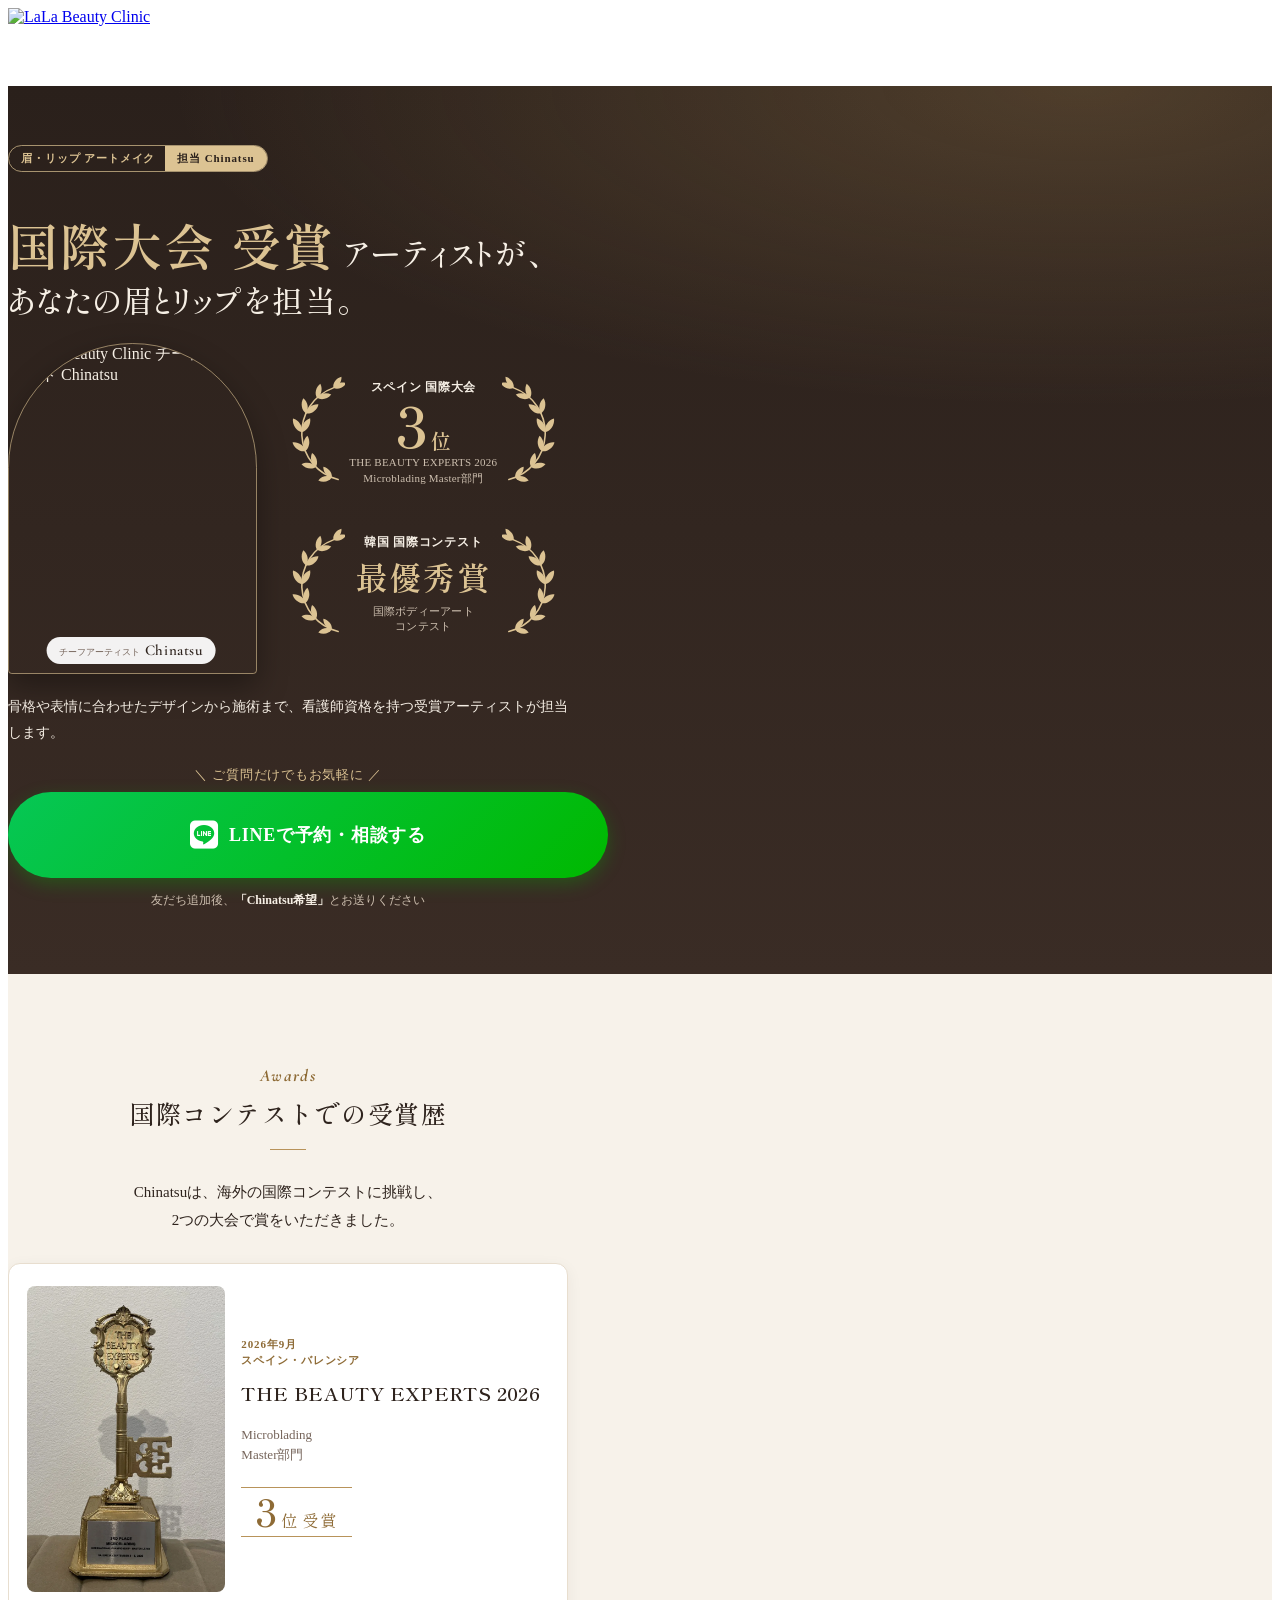
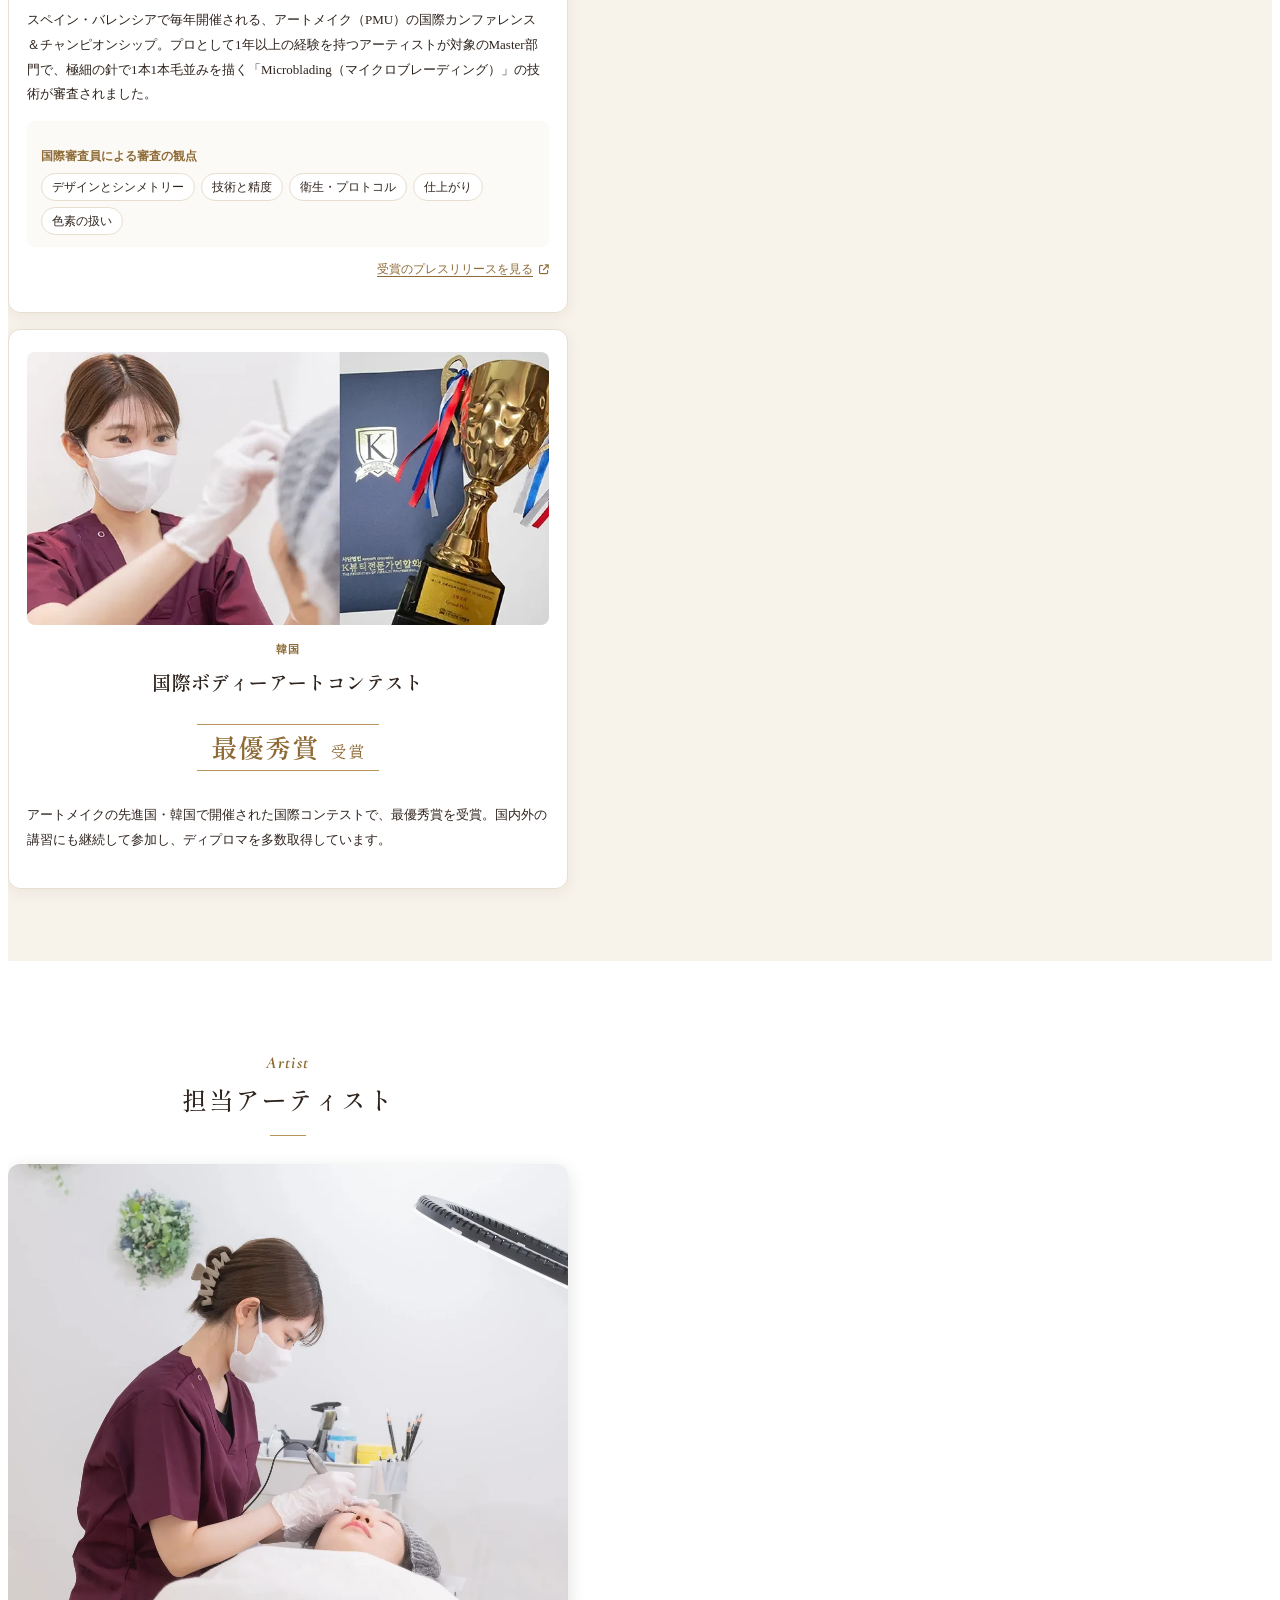
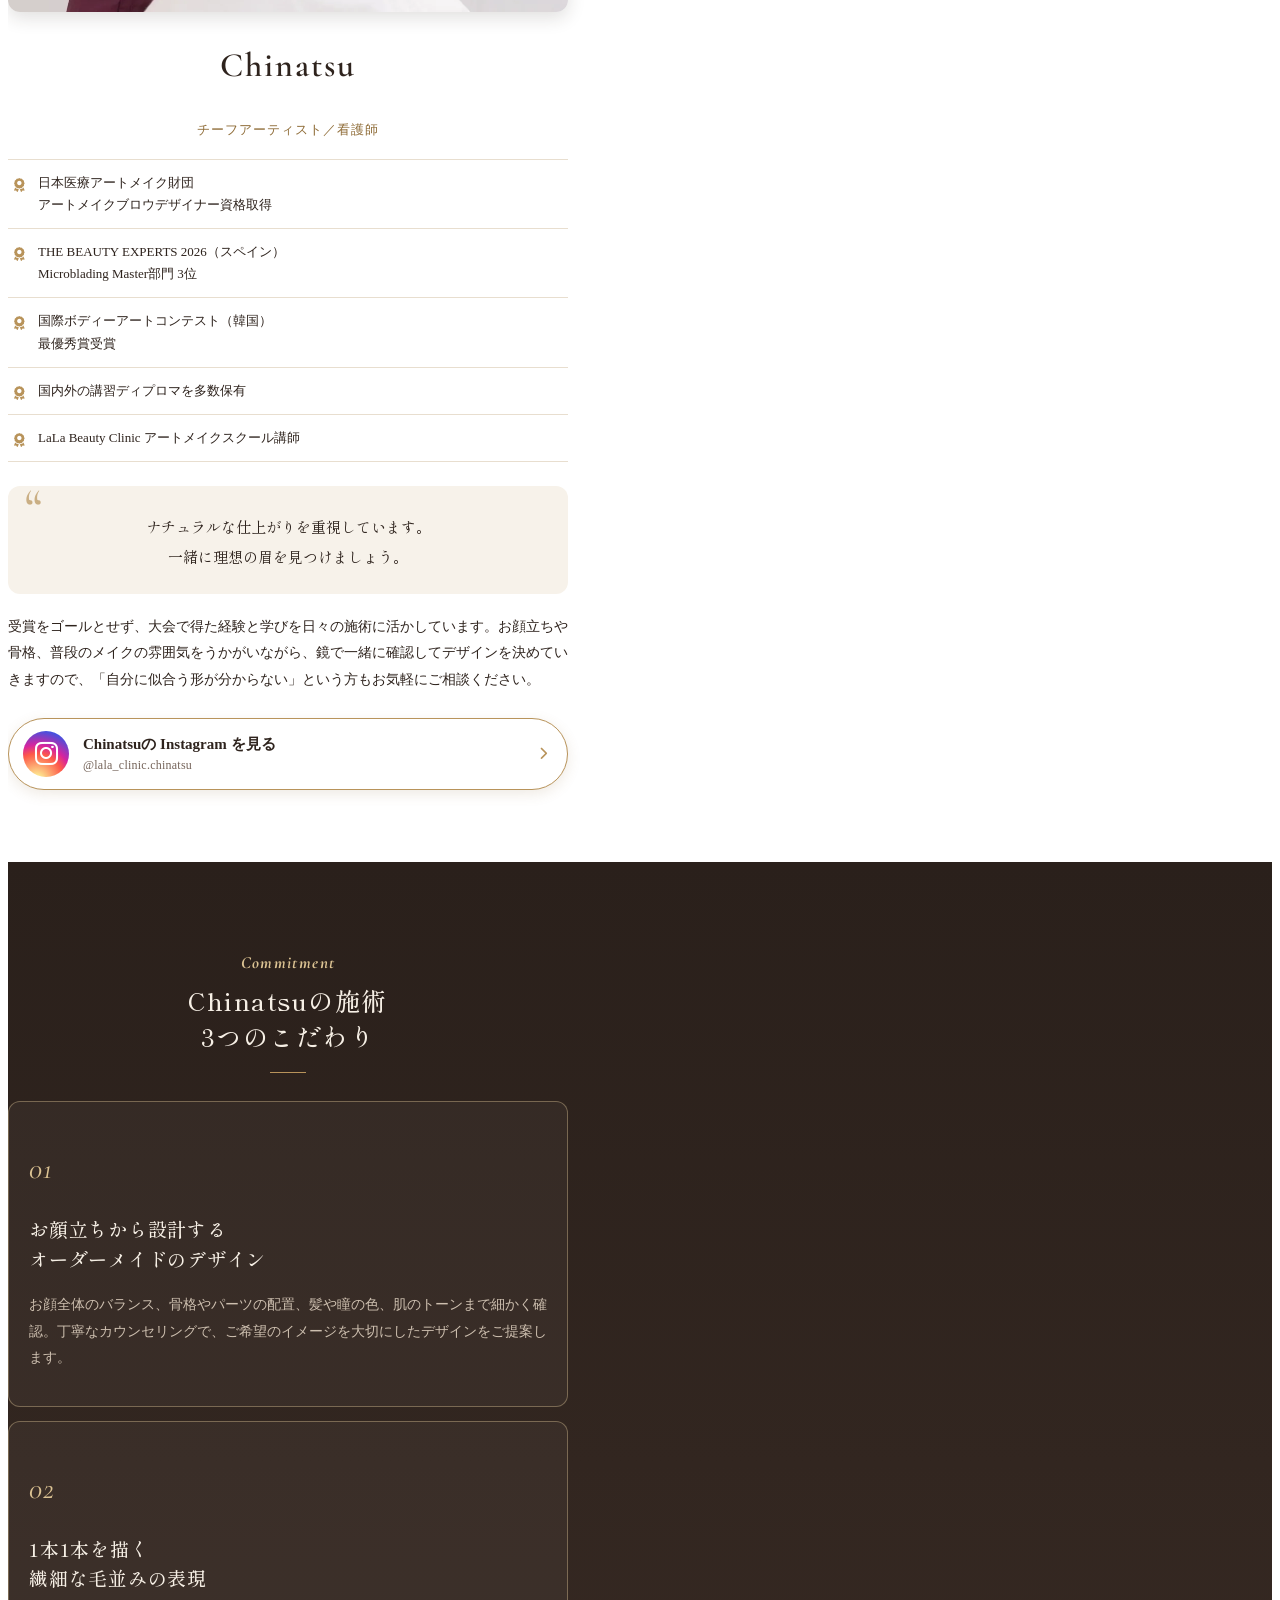
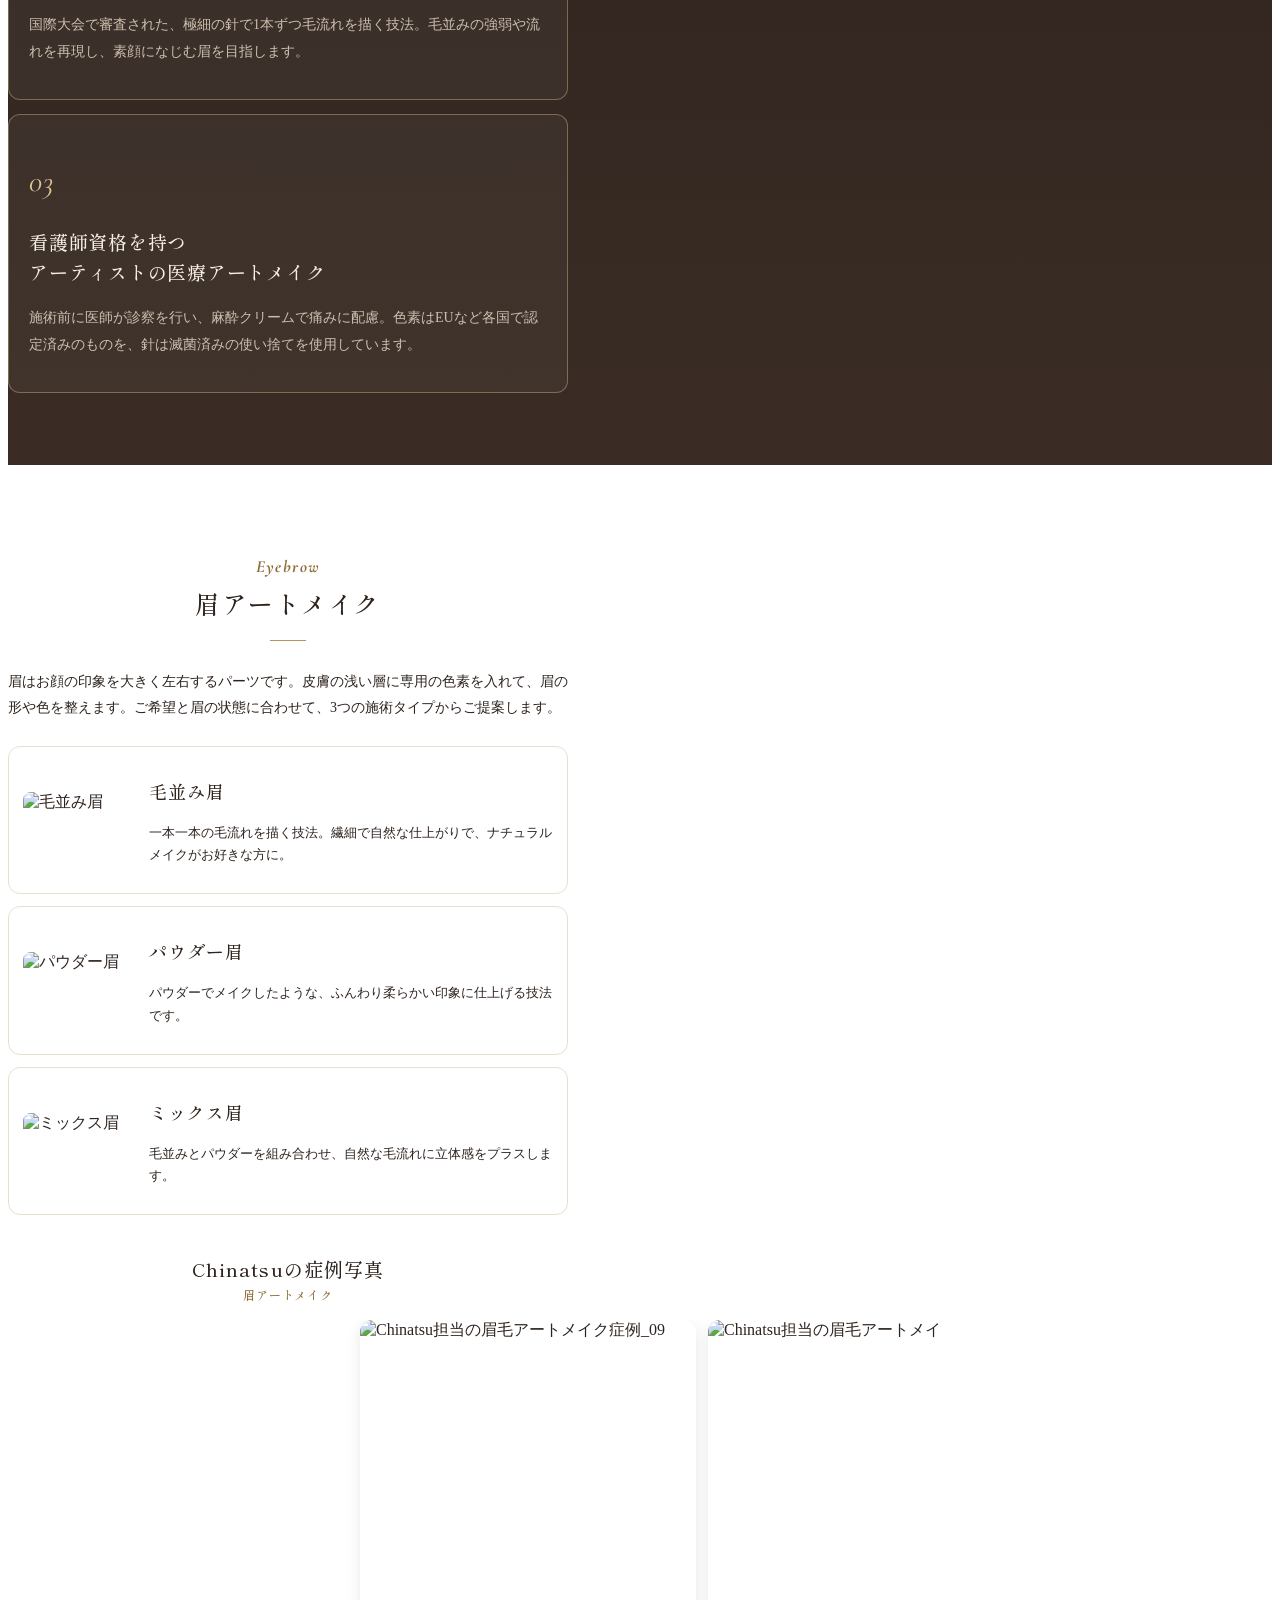
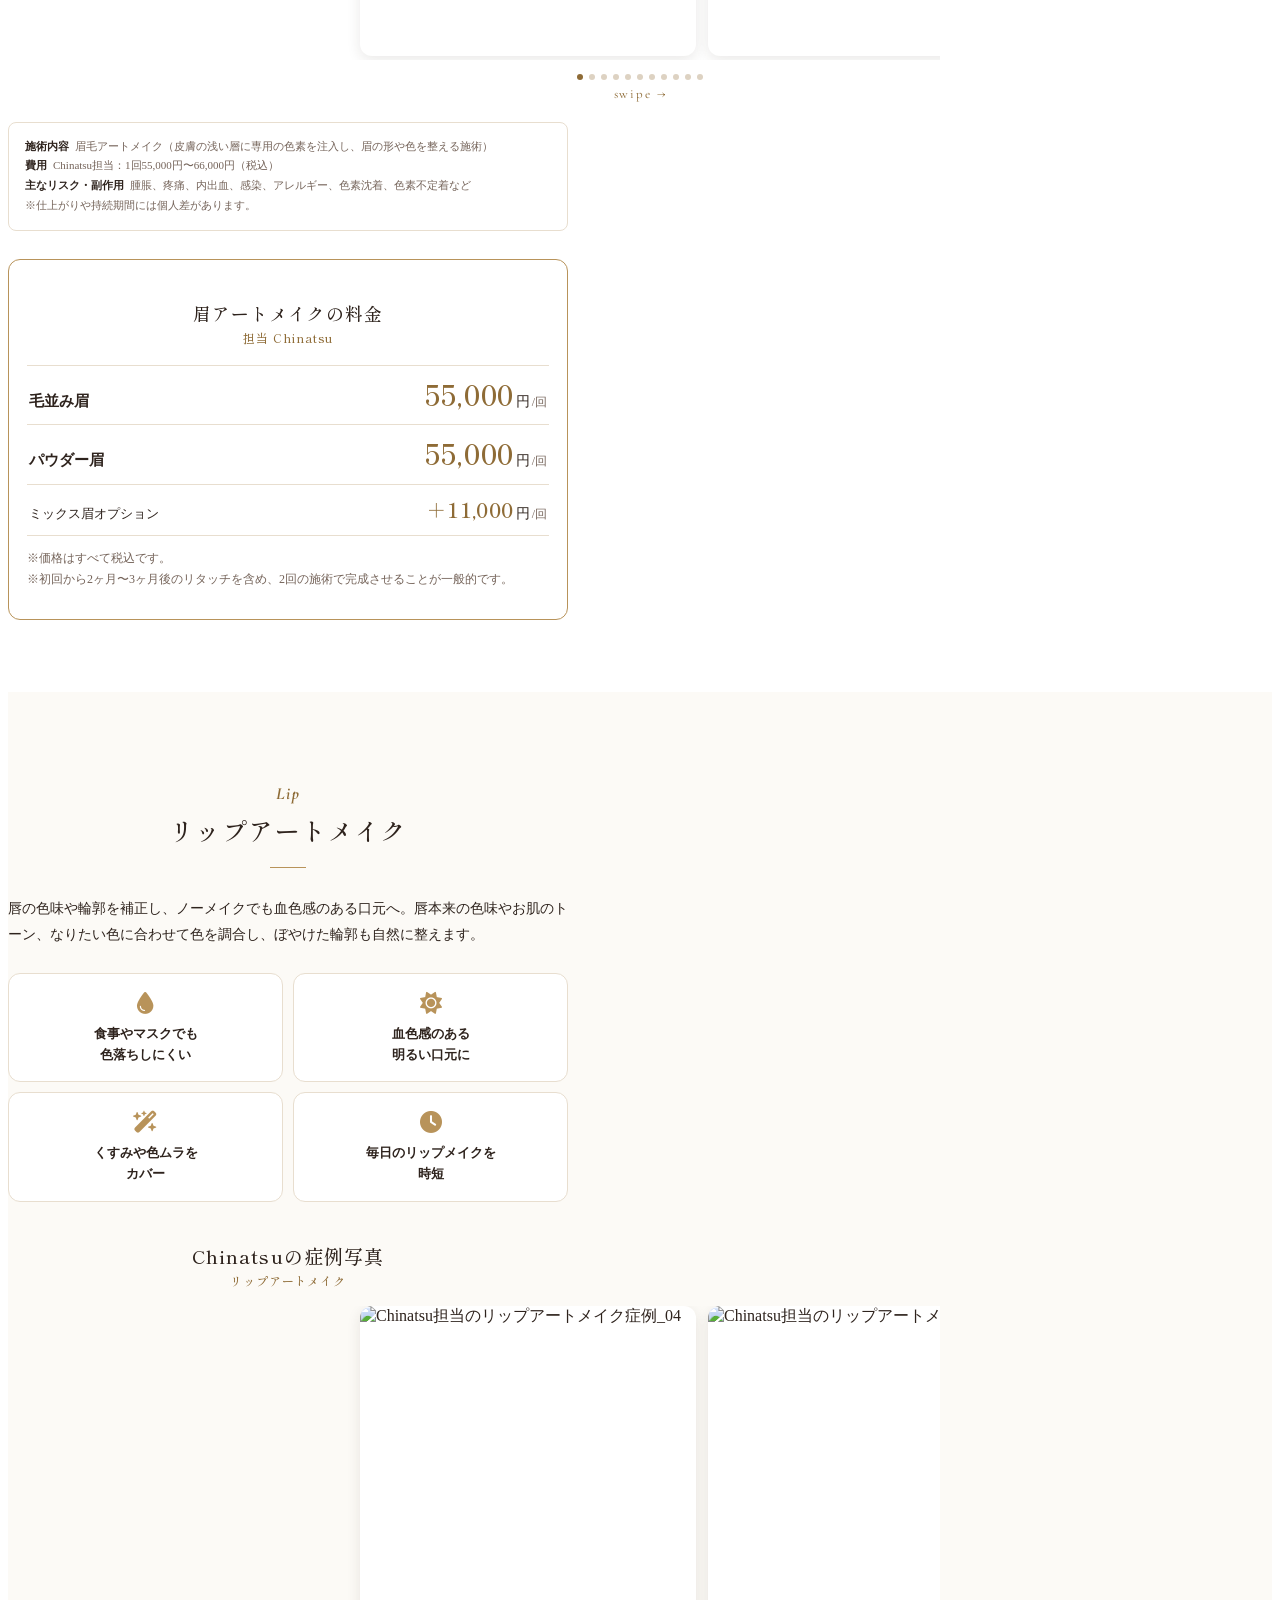
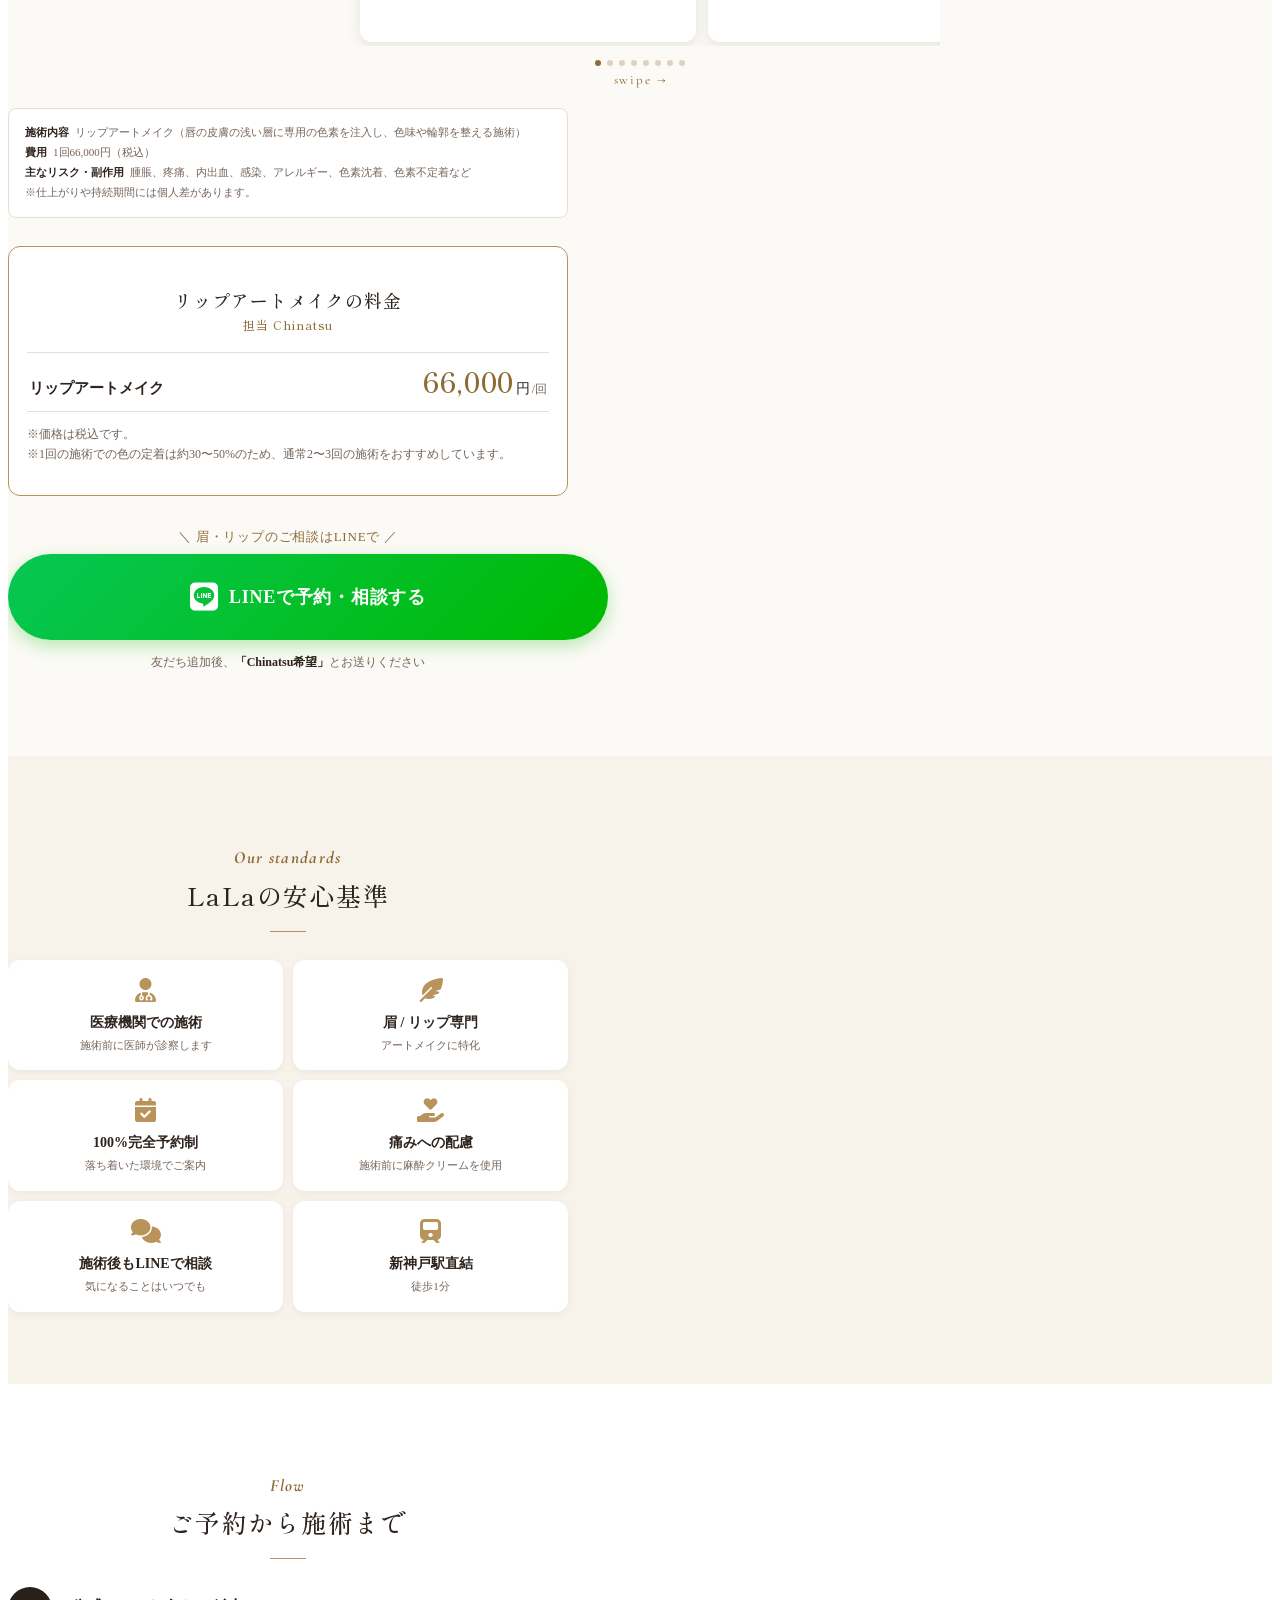
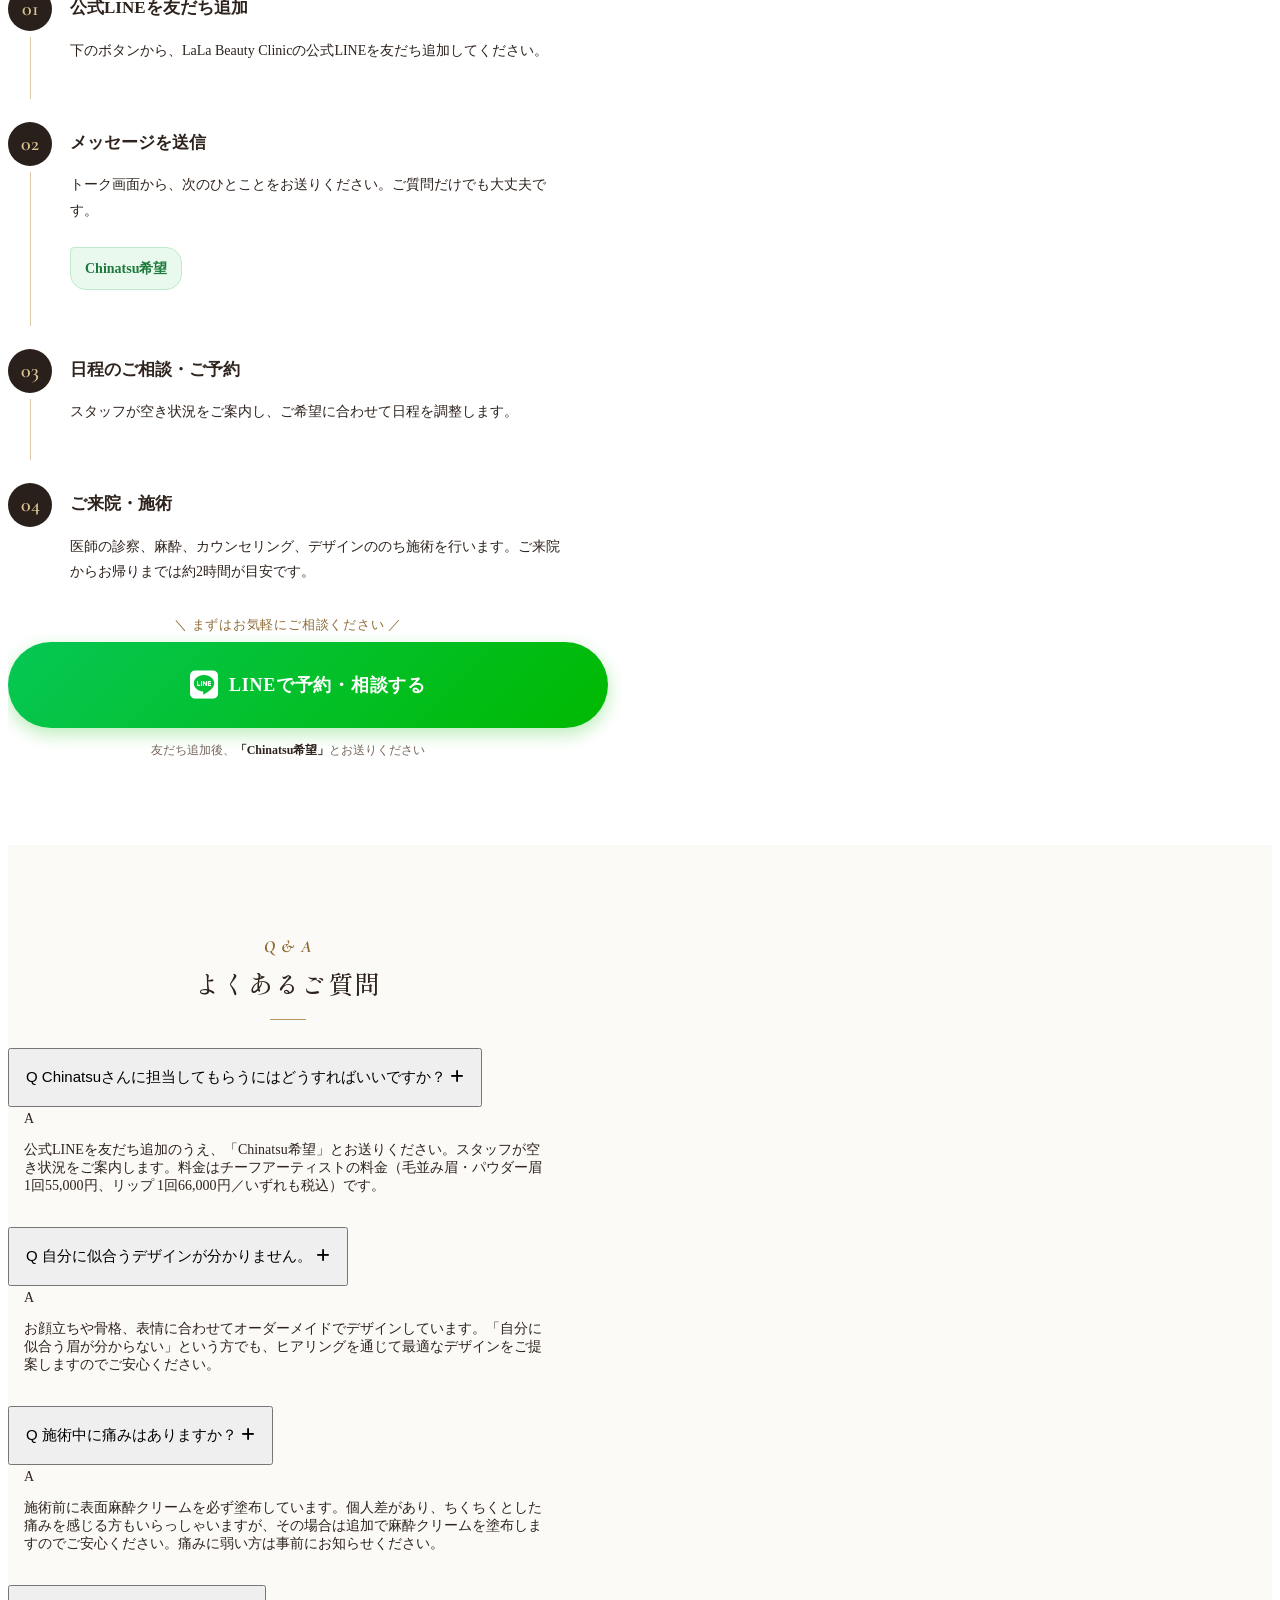
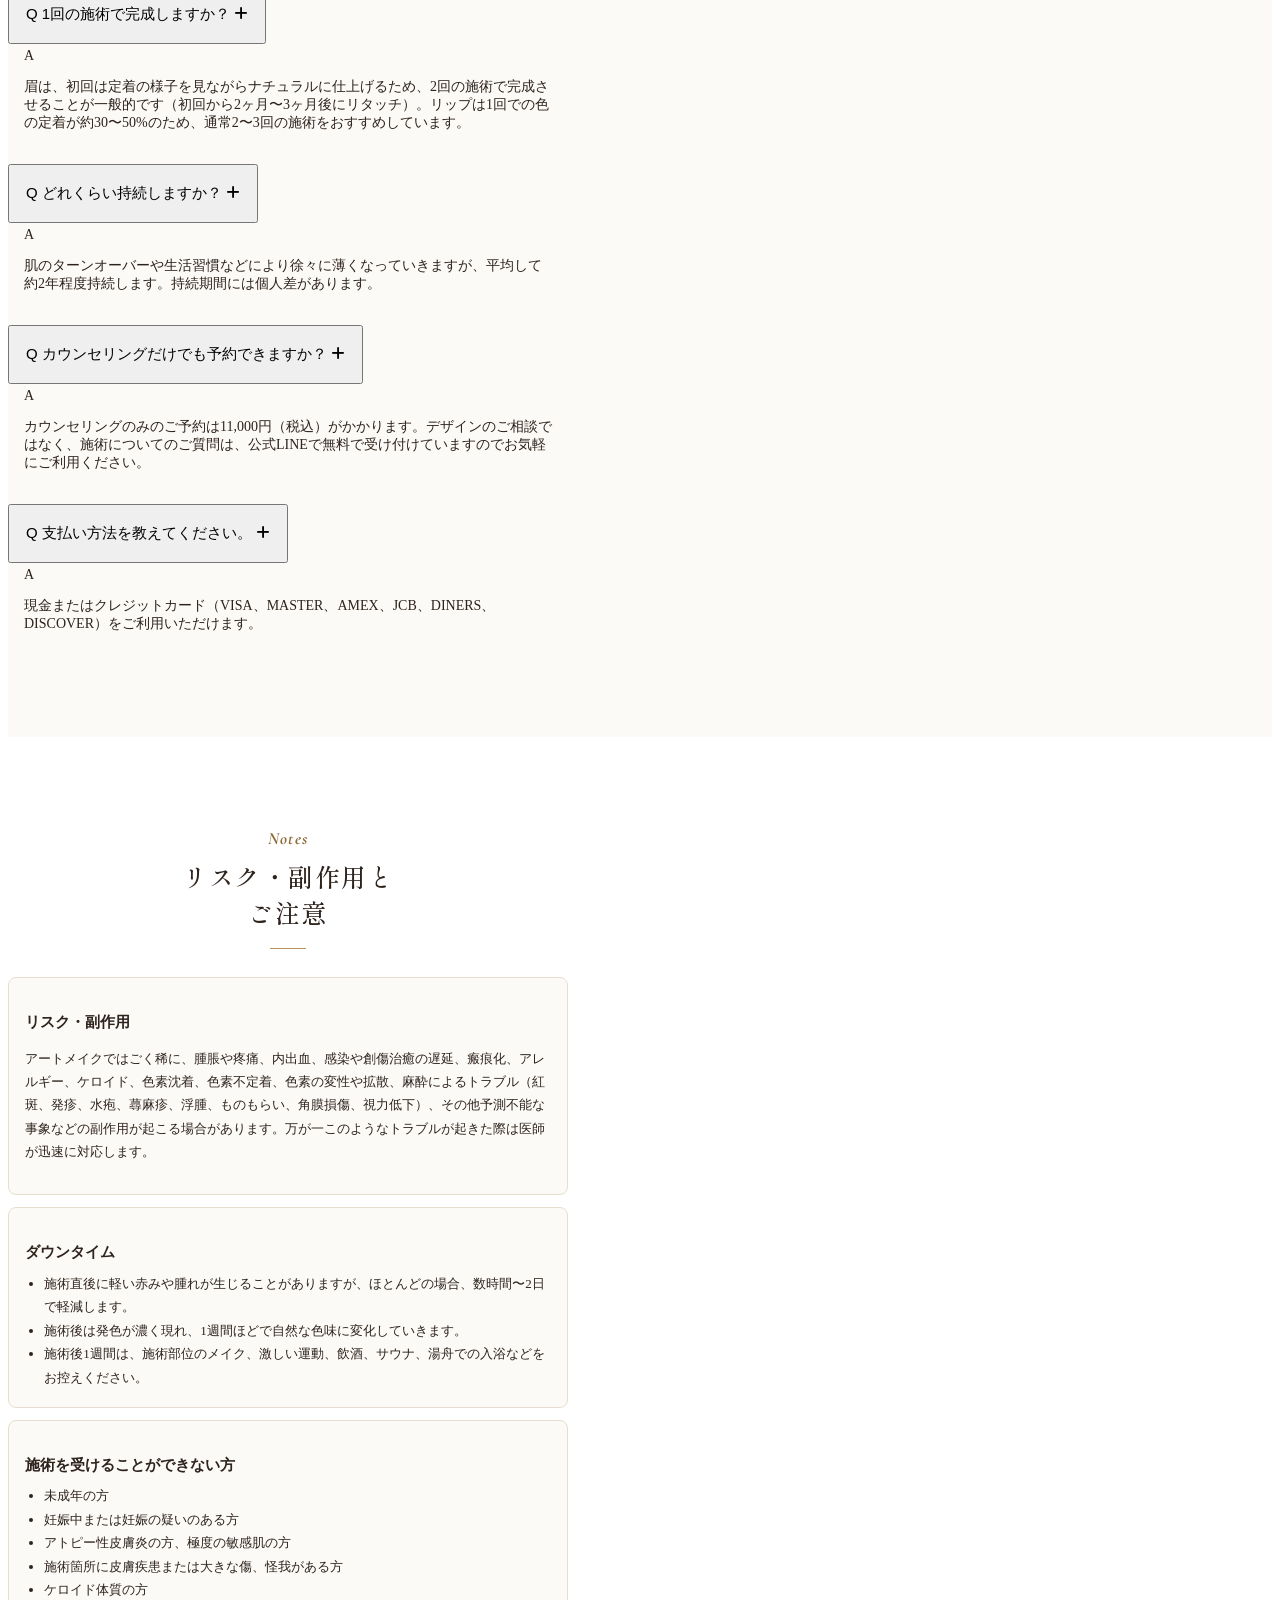
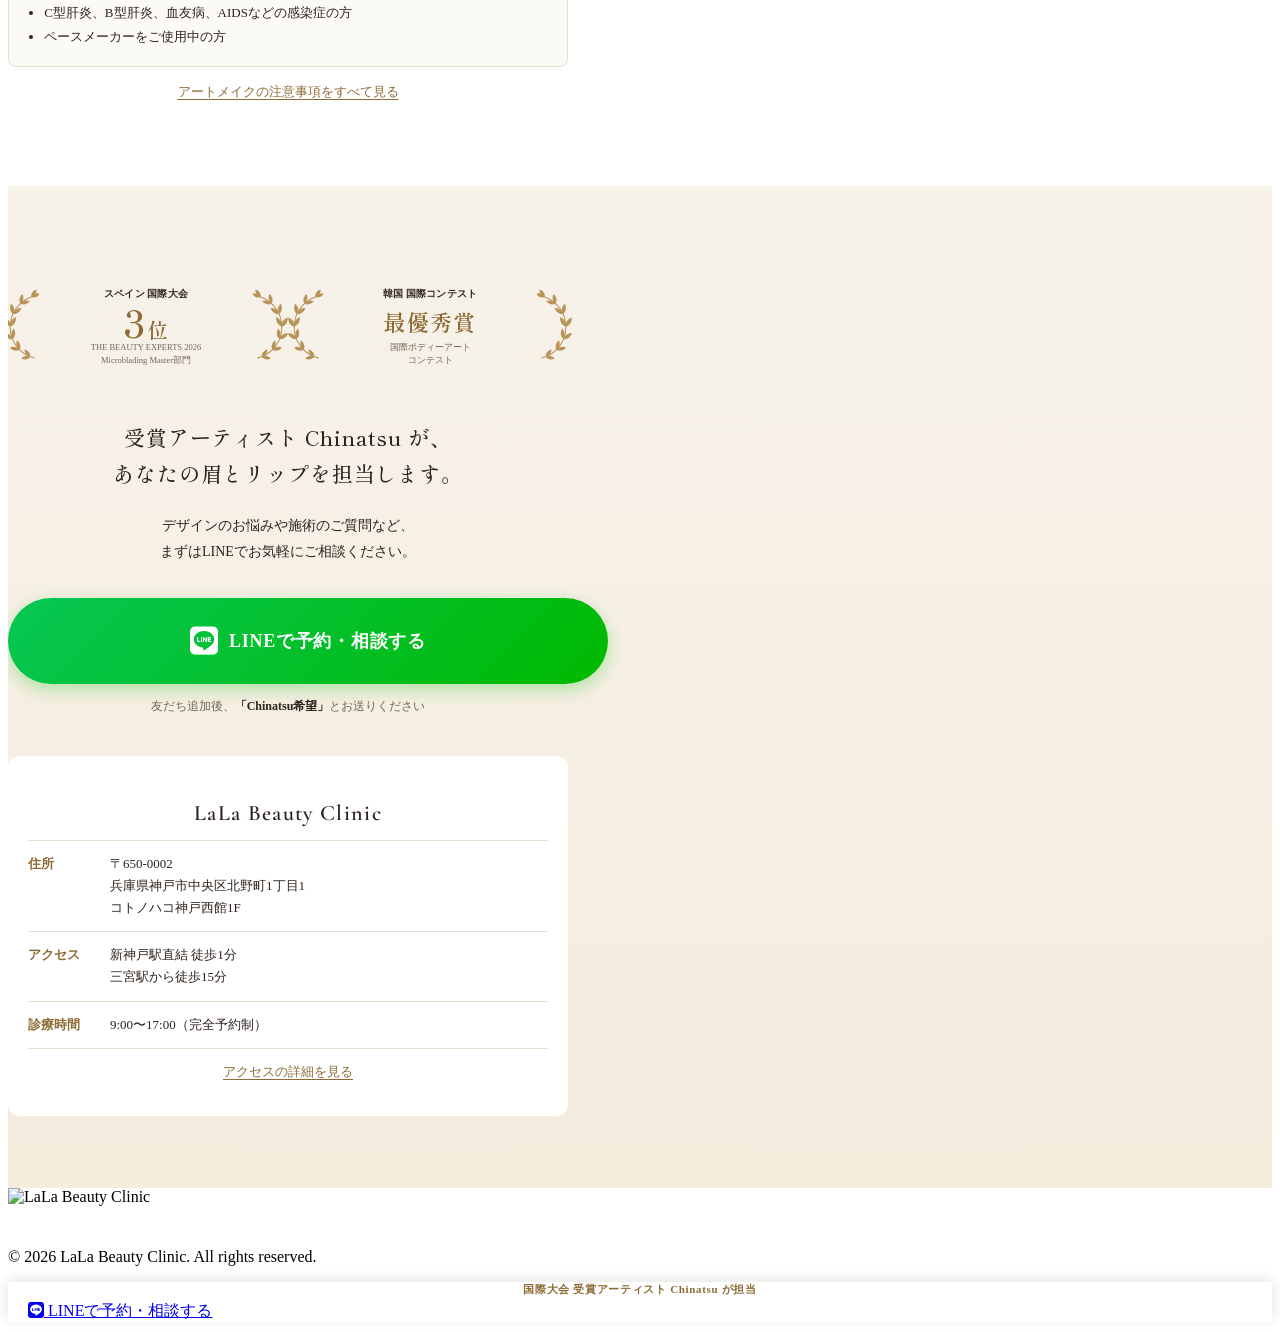
==== index.html @ 7fe75afa "Add Chinatsu award LP preview Co-Authored-By: Claude Fable 5.2 <noreply@anthropic.com>" ====
<!DOCTYPE html>
<html dir="ltr" lang="ja">
<head>
<meta charset="UTF-8">
<meta name="viewport" content="width=device-width, initial-scale=1.0">
<meta name="robots" content="noindex, nofollow">
<title>国際大会 受賞アーティスト Chinatsu の眉・リップアートメイク｜LaLa Beauty Clinic</title>
<meta name="description" content="スペインの国際大会「THE BEAUTY EXPERTS 2026」Microblading Master部門3位、韓国の国際ボディーアートコンテスト最優秀賞。LaLa Beauty Clinic チーフアーティスト Chinatsu（看護師）が担当する眉・リップアートメイクのご案内。ご予約・ご相談は公式LINEから。">
<link rel="icon" href="https://lalabeautyclinic.jp/wp-content/uploads/2025/09/cropped-favicon-32x32.png" sizes="32x32">

<!-- テーマ既存CSS（本番と同じものを参照） -->
<link rel="stylesheet" href="https://lalabeautyclinic.jp/wp-content/themes/lala-beauty/css/base.css?ver=1.0.0">
<link rel="stylesheet" href="https://lalabeautyclinic.jp/wp-content/themes/lala-beauty/css/components.css?ver=1.0.4">
<link rel="stylesheet" href="https://lalabeautyclinic.jp/wp-content/themes/lala-beauty/css/common-components.css?ver=1.0.0">
<link rel="stylesheet" href="https://lalabeautyclinic.jp/wp-content/themes/lala-beauty/css/themes/default.css?ver=1.0.0">
<link rel="stylesheet" href="https://cdnjs.cloudflare.com/ajax/libs/font-awesome/6.4.0/css/all.min.css">
<link rel="stylesheet" href="https://lalabeautyclinic.jp/wp-content/themes/lala-beauty/css/themes/artmake.css?ver=1.0.0">
<link rel="stylesheet" href="https://lalabeautyclinic.jp/wp-content/themes/lala-beauty/css/pages/detail.css?ver=1.0.0">

<!-- LP専用（見出し用フォント＋LP独自CSS） -->
<link rel="preconnect" href="https://fonts.googleapis.com">
<link rel="preconnect" href="https://fonts.gstatic.com" crossorigin>
<link rel="stylesheet" href="https://fonts.googleapis.com/css2?family=Cormorant+Garamond:ital,wght@0,600;1,500&family=Shippori+Mincho:wght@500;600&display=swap">
<link rel="stylesheet" href="lp_chinatsu_award.css?v=2">
</head>
<body class="theme-artmake lp-chinatsu-award">

<header class="header">
    <div class="header__inner">
        <div class="header__logo">
            <a href="https://lalabeautyclinic.jp/artmake/">
                <img src="https://lalabeautyclinic.jp/wp-content/themes/lala-beauty/assets/images/logo.png" alt="LaLa Beauty Clinic">
            </a>
        </div>
    </div>
</header>

<main class="lpa">
<!-- ▼▼▼ LP本文ここから ▼▼▼ -->

<!-- ファーストビュー -->
<section class="lpa-hero">
    <div class="container lpa-hero__inner">
        <p class="lpa-hero__label">眉・リップ アートメイク<span>担当 Chinatsu</span></p>
        <h1 class="lpa-hero__title">
            <span class="lpa-hero__title-em">国際大会 受賞</span>
            <span>アーティストが、</span>
            <span>あなたの眉とリップを担当。</span>
        </h1>

        <div class="lpa-hero__body">
            <figure class="lpa-hero__photo">
                <img src="https://lalabeautyclinic.jp/wp-content/themes/lala-beauty/assets/images/09_artmake_staff01.png" alt="LaLa Beauty Clinic チーフアーティスト Chinatsu" width="704" height="780">
                <figcaption>チーフアーティスト<strong>Chinatsu</strong></figcaption>
            </figure>
            <ul class="lpa-hero__awards">
                <li class="lpa-laurel">
                    <span class="lpa-laurel__place">スペイン 国際大会</span>
                    <strong class="lpa-laurel__rank">3<small>位</small></strong>
                    <span class="lpa-laurel__name">THE BEAUTY EXPERTS 2026<br>Microblading Master部門</span>
                </li>
                <li class="lpa-laurel">
                    <span class="lpa-laurel__place">韓国 国際コンテスト</span>
                    <strong class="lpa-laurel__rank lpa-laurel__rank--ja">最優秀賞</strong>
                    <span class="lpa-laurel__name">国際ボディーアート<br>コンテスト</span>
                </li>
            </ul>
        </div>

        <p class="lpa-hero__lead">
            骨格や表情に合わせたデザインから施術まで、看護師資格を持つ受賞アーティストが担当します。
        </p>

        <div class="lpa-cta lpa-cta--hero">
            <p class="lpa-cta__lead">＼ ご質問だけでもお気軽に ／</p>
            <a href="https://line.me/R/ti/p/@708rkjpo" class="lpa-cta__button" target="_blank" rel="noopener noreferrer">
                <i class="fab fa-line"></i>
                <span>LINEで予約・相談する</span>
            </a>
            <p class="lpa-cta__note">友だち追加後、<strong>「Chinatsu希望」</strong>とお送りください</p>
        </div>
    </div>
</section>

<!-- 受賞歴 -->
<section class="lpa-section lpa-section--paper" id="awards">
    <div class="container">
        <h2 class="lpa-heading">
            <span class="lpa-heading__en">Awards</span>
            <span class="lpa-heading__ja">国際コンテストでの受賞歴</span>
        </h2>
        <p class="lpa-lead">
            Chinatsuは、海外の国際コンテストに挑戦し、<br>
            2つの大会で賞をいただきました。
        </p>

        <article class="lpa-award">
            <div class="lpa-award__head">
                <figure class="lpa-award__photo lpa-award__photo--portrait">
                    <img src="images/chinatsu-award-tbe2026-trophy.webp" alt="THE BEAUTY EXPERTS 2026 Microblading 3位のトロフィー" width="720" height="1112">
                </figure>
                <div class="lpa-award__summary">
                    <p class="lpa-award__meta">2026年9月<span>スペイン・バレンシア</span></p>
                    <h3 class="lpa-award__title">THE BEAUTY EXPERTS 2026</h3>
                    <p class="lpa-award__category">Microblading<br>Master部門</p>
                    <p class="lpa-award__rank"><strong>3</strong>位 受賞</p>
                </div>
            </div>
            <p class="lpa-award__text">
                スペイン・バレンシアで毎年開催される、アートメイク（PMU）の国際カンファレンス＆チャンピオンシップ。プロとして1年以上の経験を持つアーティストが対象のMaster部門で、極細の針で1本1本毛並みを描く「Microblading（マイクロブレーディング）」の技術が審査されました。
            </p>
            <div class="lpa-award__criteria">
                <p class="lpa-award__criteria-title">国際審査員による審査の観点</p>
                <ul>
                    <li>デザインとシンメトリー</li>
                    <li>技術と精度</li>
                    <li>衛生・プロトコル</li>
                    <li>仕上がり</li>
                    <li>色素の扱い</li>
                </ul>
            </div>
            <p class="lpa-award__link"><a href="https://prtimes.jp/main/html/rd/p/000000002.000191403.html" target="_blank" rel="noopener noreferrer">受賞のプレスリリースを見る<i class="fa-solid fa-arrow-up-right-from-square"></i></a></p>
        </article>

        <article class="lpa-award">
            <figure class="lpa-award__photo lpa-award__photo--wide">
                <img src="images/chinatsu-award-korea.webp" alt="施術を行うChinatsuと、国際ボディーアートコンテスト最優秀賞のトロフィー" width="764" height="400">
            </figure>
            <div class="lpa-award__summary lpa-award__summary--center">
                <p class="lpa-award__meta">韓国</p>
                <h3 class="lpa-award__title">国際ボディーアートコンテスト</h3>
                <p class="lpa-award__rank lpa-award__rank--ja"><strong>最優秀賞</strong> 受賞</p>
            </div>
            <p class="lpa-award__text">
                アートメイクの先進国・韓国で開催された国際コンテストで、最優秀賞を受賞。国内外の講習にも継続して参加し、ディプロマを多数取得しています。
            </p>
        </article>
    </div>
</section>

<!-- アーティスト -->
<section class="lpa-section" id="artist">
    <div class="container">
        <h2 class="lpa-heading">
            <span class="lpa-heading__en">Artist</span>
            <span class="lpa-heading__ja">担当アーティスト</span>
        </h2>
        <div class="lpa-artist">
            <figure class="lpa-artist__scene">
                <img src="images/chinatsu-treatment.webp" alt="眉アートメイクの施術を行うChinatsu" width="1100" height="880">
            </figure>
            <h3 class="lpa-artist__name">Chinatsu</h3>
            <p class="lpa-artist__role">チーフアーティスト／看護師</p>
            <ul class="lpa-artist__career">
                <li>日本医療アートメイク財団<br>アートメイクブロウデザイナー資格取得</li>
                <li>THE BEAUTY EXPERTS 2026（スペイン）<br>Microblading Master部門 3位</li>
                <li>国際ボディーアートコンテスト（韓国）<br>最優秀賞受賞</li>
                <li>国内外の講習ディプロマを多数保有</li>
                <li>LaLa Beauty Clinic アートメイクスクール講師</li>
            </ul>
            <p class="lpa-artist__comment">
                ナチュラルな仕上がりを重視しています。<br>
                一緒に理想の眉を見つけましょう。
            </p>
            <p class="lpa-artist__text">
                受賞をゴールとせず、大会で得た経験と学びを日々の施術に活かしています。お顔立ちや骨格、普段のメイクの雰囲気をうかがいながら、鏡で一緒に確認してデザインを決めていきますので、「自分に似合う形が分からない」という方もお気軽にご相談ください。
            </p>
            <a href="https://www.instagram.com/lala_clinic.chinatsu/" class="lpa-artist__instagram" target="_blank" rel="noopener noreferrer">
                <span class="lpa-artist__instagram-icon"><i class="fa-brands fa-instagram"></i></span>
                <span class="lpa-artist__instagram-text">
                    <strong>Chinatsuの Instagram を見る</strong>
                    <small>@lala_clinic.chinatsu</small>
                </span>
                <i class="fa-solid fa-chevron-right lpa-artist__instagram-arrow"></i>
            </a>
        </div>
    </div>
</section>

<!-- こだわり -->
<section class="lpa-section lpa-section--dark" id="points">
    <div class="container">
        <h2 class="lpa-heading lpa-heading--light">
            <span class="lpa-heading__en">Commitment</span>
            <span class="lpa-heading__ja">Chinatsuの施術<br>3つのこだわり</span>
        </h2>
        <ol class="lpa-points">
            <li class="lpa-point">
                <p class="lpa-point__num">01</p>
                <h3 class="lpa-point__title">お顔立ちから設計する<br>オーダーメイドのデザイン</h3>
                <p class="lpa-point__text">お顔全体のバランス、骨格やパーツの配置、髪や瞳の色、肌のトーンまで細かく確認。丁寧なカウンセリングで、ご希望のイメージを大切にしたデザインをご提案します。</p>
            </li>
            <li class="lpa-point">
                <p class="lpa-point__num">02</p>
                <h3 class="lpa-point__title">1本1本を描く<br>繊細な毛並みの表現</h3>
                <p class="lpa-point__text">国際大会で審査された、極細の針で1本ずつ毛流れを描く技法。毛並みの強弱や流れを再現し、素顔になじむ眉を目指します。</p>
            </li>
            <li class="lpa-point">
                <p class="lpa-point__num">03</p>
                <h3 class="lpa-point__title">看護師資格を持つ<br>アーティストの医療アートメイク</h3>
                <p class="lpa-point__text">施術前に医師が診察を行い、麻酔クリームで痛みに配慮。色素はEUなど各国で認定済みのものを、針は滅菌済みの使い捨てを使用しています。</p>
            </li>
        </ol>
    </div>
</section>

<!-- 眉アートメイク -->
<section class="lpa-section" id="eyebrow">
    <div class="container">
        <h2 class="lpa-heading">
            <span class="lpa-heading__en">Eyebrow</span>
            <span class="lpa-heading__ja">眉アートメイク</span>
        </h2>
        <p class="lpa-lead lpa-lead--left">
            眉はお顔の印象を大きく左右するパーツです。皮膚の浅い層に専用の色素を入れて、眉の形や色を整えます。ご希望と眉の状態に合わせて、3つの施術タイプからご提案します。
        </p>
        <div class="lpa-types">
            <div class="lpa-type">
                <div class="lpa-type__image">
                    <img src="https://lalabeautyclinic.jp/wp-content/themes/lala-beauty/assets/images/eyeblow_12.webp" alt="毛並み眉" width="600" height="300" loading="lazy">
                </div>
                <div>
                    <h3 class="lpa-type__name">毛並み眉</h3>
                    <p class="lpa-type__text">一本一本の毛流れを描く技法。繊細で自然な仕上がりで、ナチュラルメイクがお好きな方に。</p>
                </div>
            </div>
            <div class="lpa-type">
                <div class="lpa-type__image">
                    <img src="https://lalabeautyclinic.jp/wp-content/themes/lala-beauty/assets/images/eyeblow_13.webp" alt="パウダー眉" width="600" height="300" loading="lazy">
                </div>
                <div>
                    <h3 class="lpa-type__name">パウダー眉</h3>
                    <p class="lpa-type__text">パウダーでメイクしたような、ふんわり柔らかい印象に仕上げる技法です。</p>
                </div>
            </div>
            <div class="lpa-type">
                <div class="lpa-type__image">
                    <img src="https://lalabeautyclinic.jp/wp-content/themes/lala-beauty/assets/images/eyeblow_14.webp" alt="ミックス眉" width="600" height="300" loading="lazy">
                </div>
                <div>
                    <h3 class="lpa-type__name">ミックス眉</h3>
                    <p class="lpa-type__text">毛並みとパウダーを組み合わせ、自然な毛流れに立体感をプラスします。</p>
                </div>
            </div>
        </div>

        <h3 class="lpa-subheading">Chinatsuの症例写真<span>眉アートメイク</span></h3>
    </div>
    <div class="lpa-carousel" data-lpa-carousel>
        <figure class="lpa-carousel__item"><img src="https://lalabeautyclinic.jp/wp-content/uploads/2026/09/case_eyeblow_09.webp" alt="Chinatsu担当の眉毛アートメイク症例_09" width="1080" height="1080"></figure>
        <figure class="lpa-carousel__item"><img src="https://lalabeautyclinic.jp/wp-content/uploads/2026/09/case_eyeblow_10.webp" alt="Chinatsu担当の眉毛アートメイク症例_10" width="1080" height="1080"></figure>
        <figure class="lpa-carousel__item"><img src="https://lalabeautyclinic.jp/wp-content/uploads/2026/09/case_eyeblow_11.webp" alt="Chinatsu担当の眉毛アートメイク症例_11" width="1080" height="1080"></figure>
        <figure class="lpa-carousel__item"><img src="https://lalabeautyclinic.jp/wp-content/uploads/2025/08/case_eyeblow_01.webp" alt="Chinatsu担当の眉毛アートメイク症例_01" width="1080" height="1080"></figure>
        <figure class="lpa-carousel__item"><img src="https://lalabeautyclinic.jp/wp-content/uploads/2026/06/case_eyeblow_05.webp" alt="Chinatsu担当の眉毛アートメイク症例_05" width="1080" height="1080"></figure>
        <figure class="lpa-carousel__item"><img src="https://lalabeautyclinic.jp/wp-content/uploads/2025/08/case_eyeblow_02.webp" alt="Chinatsu担当の眉毛アートメイク症例_02" width="1080" height="1080"></figure>
        <figure class="lpa-carousel__item"><img src="https://lalabeautyclinic.jp/wp-content/uploads/2025/08/case_eyeblow_03.webp" alt="Chinatsu担当の眉毛アートメイク症例_03" width="1080" height="1080"></figure>
        <figure class="lpa-carousel__item"><img src="https://lalabeautyclinic.jp/wp-content/uploads/2025/08/case_eyeblow_04.webp" alt="Chinatsu担当の眉毛アートメイク症例_04" width="1080" height="1080"></figure>
        <figure class="lpa-carousel__item"><img src="https://lalabeautyclinic.jp/wp-content/uploads/2026/06/case_eyeblow_06.webp" alt="Chinatsu担当の眉毛アートメイク症例_06" width="1080" height="1080"></figure>
        <figure class="lpa-carousel__item"><img src="https://lalabeautyclinic.jp/wp-content/uploads/2026/06/case_eyeblow_07.webp" alt="Chinatsu担当の眉毛アートメイク症例_07" width="1080" height="1080"></figure>
        <figure class="lpa-carousel__item"><img src="https://lalabeautyclinic.jp/wp-content/uploads/2026/06/case_eyeblow_08.webp" alt="Chinatsu担当の眉毛アートメイク症例_08" width="1080" height="1080"></figure>
    </div>
    <div class="lpa-carousel__dots" data-lpa-dots></div>
    <p class="lpa-carousel__hint">swipe →</p>
    <div class="container">
        <dl class="lpa-disclosure">
            <dt>施術内容</dt>
            <dd>眉毛アートメイク（皮膚の浅い層に専用の色素を注入し、眉の形や色を整える施術）</dd>
            <dt>費用</dt>
            <dd>Chinatsu担当：1回55,000円〜66,000円（税込）</dd>
            <dt>主なリスク・副作用</dt>
            <dd>腫脹、疼痛、内出血、感染、アレルギー、色素沈着、色素不定着など</dd>
            <dd>※仕上がりや持続期間には個人差があります。</dd>
        </dl>

        <div class="lpa-price">
            <p class="lpa-price__title">眉アートメイクの料金<span>担当 Chinatsu</span></p>
            <dl class="lpa-price__list">
                <div class="lpa-price__row">
                    <dt>毛並み眉</dt>
                    <dd><strong>55,000</strong>円<small>/回</small></dd>
                </div>
                <div class="lpa-price__row">
                    <dt>パウダー眉</dt>
                    <dd><strong>55,000</strong>円<small>/回</small></dd>
                </div>
                <div class="lpa-price__row lpa-price__row--option">
                    <dt>ミックス眉オプション</dt>
                    <dd><strong>＋11,000</strong>円<small>/回</small></dd>
                </div>
            </dl>
            <p class="lpa-note">※価格はすべて税込です。<br>※初回から2ヶ月〜3ヶ月後のリタッチを含め、2回の施術で完成させることが一般的です。</p>
        </div>
    </div>
</section>

<!-- リップアートメイク -->
<section class="lpa-section lpa-section--cream" id="lip">
    <div class="container">
        <h2 class="lpa-heading">
            <span class="lpa-heading__en">Lip</span>
            <span class="lpa-heading__ja">リップアートメイク</span>
        </h2>
        <p class="lpa-lead lpa-lead--left">
            唇の色味や輪郭を補正し、ノーメイクでも血色感のある口元へ。唇本来の色味やお肌のトーン、なりたい色に合わせて色を調合し、ぼやけた輪郭も自然に整えます。
        </p>
        <ul class="lpa-merits">
            <li>
                <i class="fa-solid fa-droplet"></i>
                <strong>食事やマスクでも<br>色落ちしにくい</strong>
            </li>
            <li>
                <i class="fa-solid fa-sun"></i>
                <strong>血色感のある<br>明るい口元に</strong>
            </li>
            <li>
                <i class="fa-solid fa-wand-magic-sparkles"></i>
                <strong>くすみや色ムラを<br>カバー</strong>
            </li>
            <li>
                <i class="fa-solid fa-clock"></i>
                <strong>毎日のリップメイクを<br>時短</strong>
            </li>
        </ul>

        <h3 class="lpa-subheading">Chinatsuの症例写真<span>リップアートメイク</span></h3>
    </div>
    <div class="lpa-carousel" data-lpa-carousel>
        <figure class="lpa-carousel__item"><img src="https://lalabeautyclinic.jp/wp-content/uploads/2025/10/case_lip_04.webp" alt="Chinatsu担当のリップアートメイク症例_04" width="1080" height="1080" loading="lazy"></figure>
        <figure class="lpa-carousel__item"><img src="https://lalabeautyclinic.jp/wp-content/uploads/2025/08/case_lip_01.webp" alt="Chinatsu担当のリップアートメイク症例_01" width="1080" height="1080" loading="lazy"></figure>
        <figure class="lpa-carousel__item"><img src="https://lalabeautyclinic.jp/wp-content/uploads/2025/10/case_lip_03.webp" alt="Chinatsu担当のリップアートメイク症例_03" width="1080" height="1080" loading="lazy"></figure>
        <figure class="lpa-carousel__item"><img src="https://lalabeautyclinic.jp/wp-content/uploads/2025/10/case_lip_02.webp" alt="Chinatsu担当のリップアートメイク症例_02" width="1080" height="1080" loading="lazy"></figure>
        <figure class="lpa-carousel__item"><img src="https://lalabeautyclinic.jp/wp-content/uploads/2026/03/case_lip_08.webp" alt="Chinatsu担当のリップアートメイク症例_08" width="1080" height="1080" loading="lazy"></figure>
        <figure class="lpa-carousel__item"><img src="https://lalabeautyclinic.jp/wp-content/uploads/2025/10/case_lip_05.webp" alt="Chinatsu担当のリップアートメイク症例_05" width="1080" height="1080" loading="lazy"></figure>
        <figure class="lpa-carousel__item"><img src="https://lalabeautyclinic.jp/wp-content/uploads/2025/10/case_lip_06.webp" alt="Chinatsu担当のリップアートメイク症例_06" width="1080" height="1080" loading="lazy"></figure>
        <figure class="lpa-carousel__item"><img src="https://lalabeautyclinic.jp/wp-content/uploads/2025/10/case_lip_07.webp" alt="Chinatsu担当のリップアートメイク症例_07" width="1080" height="1080" loading="lazy"></figure>
    </div>
    <div class="lpa-carousel__dots" data-lpa-dots></div>
    <p class="lpa-carousel__hint">swipe →</p>
    <div class="container">
        <dl class="lpa-disclosure">
            <dt>施術内容</dt>
            <dd>リップアートメイク（唇の皮膚の浅い層に専用の色素を注入し、色味や輪郭を整える施術）</dd>
            <dt>費用</dt>
            <dd>1回66,000円（税込）</dd>
            <dt>主なリスク・副作用</dt>
            <dd>腫脹、疼痛、内出血、感染、アレルギー、色素沈着、色素不定着など</dd>
            <dd>※仕上がりや持続期間には個人差があります。</dd>
        </dl>

        <div class="lpa-price">
            <p class="lpa-price__title">リップアートメイクの料金<span>担当 Chinatsu</span></p>
            <dl class="lpa-price__list">
                <div class="lpa-price__row">
                    <dt>リップアートメイク</dt>
                    <dd><strong>66,000</strong>円<small>/回</small></dd>
                </div>
            </dl>
            <p class="lpa-note">※価格は税込です。<br>※1回の施術での色の定着は約30〜50%のため、通常2〜3回の施術をおすすめしています。</p>
        </div>

        <div class="lpa-cta">
            <p class="lpa-cta__lead">＼ 眉・リップのご相談はLINEで ／</p>
            <a href="https://line.me/R/ti/p/@708rkjpo" class="lpa-cta__button" target="_blank" rel="noopener noreferrer">
                <i class="fab fa-line"></i>
                <span>LINEで予約・相談する</span>
            </a>
            <p class="lpa-cta__note">友だち追加後、<strong>「Chinatsu希望」</strong>とお送りください</p>
        </div>
    </div>
</section>

<!-- 安心基準 -->
<section class="lpa-section lpa-section--paper" id="trust">
    <div class="container">
        <h2 class="lpa-heading">
            <span class="lpa-heading__en">Our standards</span>
            <span class="lpa-heading__ja">LaLaの安心基準</span>
        </h2>
        <ul class="lpa-trust">
            <li>
                <i class="fa-solid fa-user-doctor"></i>
                <strong>医療機関での施術</strong>
                <span>施術前に医師が診察します</span>
            </li>
            <li>
                <i class="fa-solid fa-feather-pointed"></i>
                <strong>眉 / リップ専門</strong>
                <span>アートメイクに特化</span>
            </li>
            <li>
                <i class="fa-solid fa-calendar-check"></i>
                <strong>100%完全予約制</strong>
                <span>落ち着いた環境でご案内</span>
            </li>
            <li>
                <i class="fa-solid fa-hand-holding-heart"></i>
                <strong>痛みへの配慮</strong>
                <span>施術前に麻酔クリームを使用</span>
            </li>
            <li>
                <i class="fa-solid fa-comments"></i>
                <strong>施術後もLINEで相談</strong>
                <span>気になることはいつでも</span>
            </li>
            <li>
                <i class="fa-solid fa-train"></i>
                <strong>新神戸駅直結</strong>
                <span>徒歩1分</span>
            </li>
        </ul>
    </div>
</section>

<!-- ご予約の流れ -->
<section class="lpa-section" id="flow">
    <div class="container">
        <h2 class="lpa-heading">
            <span class="lpa-heading__en">Flow</span>
            <span class="lpa-heading__ja">ご予約から施術まで</span>
        </h2>
        <ol class="lpa-steps">
            <li>
                <h3 class="lpa-steps__title">公式LINEを友だち追加</h3>
                <p class="lpa-steps__text">下のボタンから、LaLa Beauty Clinicの公式LINEを友だち追加してください。</p>
            </li>
            <li>
                <h3 class="lpa-steps__title">メッセージを送信</h3>
                <p class="lpa-steps__text">トーク画面から、次のひとことをお送りください。ご質問だけでも大丈夫です。</p>
                <p class="lpa-steps__message">Chinatsu希望</p>
            </li>
            <li>
                <h3 class="lpa-steps__title">日程のご相談・ご予約</h3>
                <p class="lpa-steps__text">スタッフが空き状況をご案内し、ご希望に合わせて日程を調整します。</p>
            </li>
            <li>
                <h3 class="lpa-steps__title">ご来院・施術</h3>
                <p class="lpa-steps__text">医師の診察、麻酔、カウンセリング、デザインののち施術を行います。ご来院からお帰りまでは約2時間が目安です。</p>
            </li>
        </ol>

        <div class="lpa-cta">
            <p class="lpa-cta__lead">＼ まずはお気軽にご相談ください ／</p>
            <a href="https://line.me/R/ti/p/@708rkjpo" class="lpa-cta__button" target="_blank" rel="noopener noreferrer">
                <i class="fab fa-line"></i>
                <span>LINEで予約・相談する</span>
            </a>
            <p class="lpa-cta__note">友だち追加後、<strong>「Chinatsu希望」</strong>とお送りください</p>
        </div>
    </div>
</section>

<!-- FAQ -->
<section class="lpa-section lpa-section--cream lpa-faq" id="faq">
    <div class="container">
        <h2 class="lpa-heading">
            <span class="lpa-heading__en">Q &amp; A</span>
            <span class="lpa-heading__ja">よくあるご質問</span>
        </h2>
        <div class="faq-list">
            <div class="faq-item">
                <button class="faq-item__question">
                    <span class="faq-item__q">Q</span>
                    <span class="faq-item__text">Chinatsuさんに担当してもらうにはどうすればいいですか？</span>
                    <span class="faq-item__icon"><i class="fas fa-plus"></i></span>
                </button>
                <div class="faq-item__answer">
                    <div class="faq-item__answer-inner">
                        <span class="faq-item__a">A</span>
                        <div class="faq-item__content">
                            <p>公式LINEを友だち追加のうえ、「Chinatsu希望」とお送りください。スタッフが空き状況をご案内します。料金はチーフアーティストの料金（毛並み眉・パウダー眉 1回55,000円、リップ 1回66,000円／いずれも税込）です。</p>
                        </div>
                    </div>
                </div>
            </div>

            <div class="faq-item">
                <button class="faq-item__question">
                    <span class="faq-item__q">Q</span>
                    <span class="faq-item__text">自分に似合うデザインが分かりません。</span>
                    <span class="faq-item__icon"><i class="fas fa-plus"></i></span>
                </button>
                <div class="faq-item__answer">
                    <div class="faq-item__answer-inner">
                        <span class="faq-item__a">A</span>
                        <div class="faq-item__content">
                            <p>お顔立ちや骨格、表情に合わせてオーダーメイドでデザインしています。「自分に似合う眉が分からない」という方でも、ヒアリングを通じて最適なデザインをご提案しますのでご安心ください。</p>
                        </div>
                    </div>
                </div>
            </div>

            <div class="faq-item">
                <button class="faq-item__question">
                    <span class="faq-item__q">Q</span>
                    <span class="faq-item__text">施術中に痛みはありますか？</span>
                    <span class="faq-item__icon"><i class="fas fa-plus"></i></span>
                </button>
                <div class="faq-item__answer">
                    <div class="faq-item__answer-inner">
                        <span class="faq-item__a">A</span>
                        <div class="faq-item__content">
                            <p>施術前に表面麻酔クリームを必ず塗布しています。個人差があり、ちくちくとした痛みを感じる方もいらっしゃいますが、その場合は追加で麻酔クリームを塗布しますのでご安心ください。痛みに弱い方は事前にお知らせください。</p>
                        </div>
                    </div>
                </div>
            </div>

            <div class="faq-item">
                <button class="faq-item__question">
                    <span class="faq-item__q">Q</span>
                    <span class="faq-item__text">1回の施術で完成しますか？</span>
                    <span class="faq-item__icon"><i class="fas fa-plus"></i></span>
                </button>
                <div class="faq-item__answer">
                    <div class="faq-item__answer-inner">
                        <span class="faq-item__a">A</span>
                        <div class="faq-item__content">
                            <p>眉は、初回は定着の様子を見ながらナチュラルに仕上げるため、2回の施術で完成させることが一般的です（初回から2ヶ月〜3ヶ月後にリタッチ）。リップは1回での色の定着が約30〜50%のため、通常2〜3回の施術をおすすめしています。</p>
                        </div>
                    </div>
                </div>
            </div>

            <div class="faq-item">
                <button class="faq-item__question">
                    <span class="faq-item__q">Q</span>
                    <span class="faq-item__text">どれくらい持続しますか？</span>
                    <span class="faq-item__icon"><i class="fas fa-plus"></i></span>
                </button>
                <div class="faq-item__answer">
                    <div class="faq-item__answer-inner">
                        <span class="faq-item__a">A</span>
                        <div class="faq-item__content">
                            <p>肌のターンオーバーや生活習慣などにより徐々に薄くなっていきますが、平均して約2年程度持続します。持続期間には個人差があります。</p>
                        </div>
                    </div>
                </div>
            </div>

            <div class="faq-item">
                <button class="faq-item__question">
                    <span class="faq-item__q">Q</span>
                    <span class="faq-item__text">カウンセリングだけでも予約できますか？</span>
                    <span class="faq-item__icon"><i class="fas fa-plus"></i></span>
                </button>
                <div class="faq-item__answer">
                    <div class="faq-item__answer-inner">
                        <span class="faq-item__a">A</span>
                        <div class="faq-item__content">
                            <p>カウンセリングのみのご予約は11,000円（税込）がかかります。デザインのご相談ではなく、施術についてのご質問は、公式LINEで無料で受け付けていますのでお気軽にご利用ください。</p>
                        </div>
                    </div>
                </div>
            </div>

            <div class="faq-item">
                <button class="faq-item__question">
                    <span class="faq-item__q">Q</span>
                    <span class="faq-item__text">支払い方法を教えてください。</span>
                    <span class="faq-item__icon"><i class="fas fa-plus"></i></span>
                </button>
                <div class="faq-item__answer">
                    <div class="faq-item__answer-inner">
                        <span class="faq-item__a">A</span>
                        <div class="faq-item__content">
                            <p>現金またはクレジットカード（VISA、MASTER、AMEX、JCB、DINERS、DISCOVER）をご利用いただけます。</p>
                        </div>
                    </div>
                </div>
            </div>
        </div>
    </div>
</section>

<!-- リスク・注意事項 -->
<section class="lpa-section" id="risk">
    <div class="container">
        <h2 class="lpa-heading">
            <span class="lpa-heading__en">Notes</span>
            <span class="lpa-heading__ja">リスク・副作用と<br>ご注意</span>
        </h2>
        <div class="lpa-risk__block">
            <h3 class="lpa-risk__title">リスク・副作用</h3>
            <p>アートメイクではごく稀に、腫脹や疼痛、内出血、感染や創傷治癒の遅延、瘢痕化、アレルギー、ケロイド、色素沈着、色素不定着、色素の変性や拡散、麻酔によるトラブル（紅斑、発疹、水疱、蕁麻疹、浮腫、ものもらい、角膜損傷、視力低下）、その他予測不能な事象などの副作用が起こる場合があります。万が一このようなトラブルが起きた際は医師が迅速に対応します。</p>
        </div>
        <div class="lpa-risk__block">
            <h3 class="lpa-risk__title">ダウンタイム</h3>
            <ul>
                <li>施術直後に軽い赤みや腫れが生じることがありますが、ほとんどの場合、数時間〜2日で軽減します。</li>
                <li>施術後は発色が濃く現れ、1週間ほどで自然な色味に変化していきます。</li>
                <li>施術後1週間は、施術部位のメイク、激しい運動、飲酒、サウナ、湯舟での入浴などをお控えください。</li>
            </ul>
        </div>
        <div class="lpa-risk__block">
            <h3 class="lpa-risk__title">施術を受けることができない方</h3>
            <ul>
                <li>未成年の方</li>
                <li>妊娠中または妊娠の疑いのある方</li>
                <li>アトピー性皮膚炎の方、極度の敏感肌の方</li>
                <li>施術箇所に皮膚疾患または大きな傷、怪我がある方</li>
                <li>ケロイド体質の方</li>
                <li>C型肝炎、B型肝炎、血友病、AIDSなどの感染症の方</li>
                <li>ペースメーカーをご使用中の方</li>
            </ul>
        </div>
        <p class="lpa-risk__link"><a href="https://lalabeautyclinic.jp/artmake/caution/">アートメイクの注意事項をすべて見る</a></p>
    </div>
</section>

<!-- 最終CTA -->
<section class="lpa-section lpa-closing">
    <div class="container">
        <ul class="lpa-closing__awards">
            <li class="lpa-laurel lpa-laurel--light">
                <span class="lpa-laurel__place">スペイン 国際大会</span>
                <strong class="lpa-laurel__rank">3<small>位</small></strong>
                <span class="lpa-laurel__name">THE BEAUTY EXPERTS 2026<br>Microblading Master部門</span>
            </li>
            <li class="lpa-laurel lpa-laurel--light">
                <span class="lpa-laurel__place">韓国 国際コンテスト</span>
                <strong class="lpa-laurel__rank lpa-laurel__rank--ja">最優秀賞</strong>
                <span class="lpa-laurel__name">国際ボディーアート<br>コンテスト</span>
            </li>
        </ul>
        <p class="lpa-closing__copy">
            受賞アーティスト Chinatsu が、<br>
            あなたの眉とリップを担当します。
        </p>
        <p class="lpa-closing__text">
            デザインのお悩みや施術のご質問など、<br>
            まずはLINEでお気軽にご相談ください。
        </p>
        <div class="lpa-cta">
            <a href="https://line.me/R/ti/p/@708rkjpo" class="lpa-cta__button" target="_blank" rel="noopener noreferrer">
                <i class="fab fa-line"></i>
                <span>LINEで予約・相談する</span>
            </a>
            <p class="lpa-cta__note">友だち追加後、<strong>「Chinatsu希望」</strong>とお送りください</p>
        </div>

        <div class="lpa-clinic">
            <p class="lpa-clinic__name">LaLa Beauty Clinic</p>
            <dl class="lpa-clinic__list">
                <div class="lpa-clinic__row">
                    <dt>住所</dt>
                    <dd>〒650-0002<br>兵庫県神戸市中央区北野町1丁目1<br>コトノハコ神戸西館1F</dd>
                </div>
                <div class="lpa-clinic__row">
                    <dt>アクセス</dt>
                    <dd>新神戸駅直結 徒歩1分<br>三宮駅から徒歩15分</dd>
                </div>
                <div class="lpa-clinic__row">
                    <dt>診療時間</dt>
                    <dd>9:00〜17:00（完全予約制）</dd>
                </div>
            </dl>
            <p class="lpa-clinic__link"><a href="https://lalabeautyclinic.jp/access/">アクセスの詳細を見る</a></p>
        </div>
    </div>
</section>

<!-- ▲▲▲ LP本文ここまで ▲▲▲ -->
</main>

<footer class="footer">
    <div class="footer__top">
        <div class="container">
            <div class="footer__logo-section">
                <div class="footer__logo">
                    <img src="https://lalabeautyclinic.jp/wp-content/themes/lala-beauty/assets/images/footer-logo.png" alt="LaLa Beauty Clinic">
                </div>
            </div>
            <ul class="lpa-footer-links">
                <li><a href="https://lalabeautyclinic.jp/artmake/eyebrow/">眉毛アートメイク</a></li>
                <li><a href="https://lalabeautyclinic.jp/artmake/lip/">リップアートメイク</a></li>
                <li><a href="https://lalabeautyclinic.jp/price/">料金一覧</a></li>
                <li><a href="https://lalabeautyclinic.jp/about/">当院について</a></li>
            </ul>
        </div>
    </div>
    <div class="footer__bottom">
        <div class="container">
            <div class="footer__bottom-content">
                <p class="copyright">&copy; 2026 LaLa Beauty Clinic. All rights reserved.</p>
            </div>
        </div>
    </div>
</footer>

<!-- 追従CTA -->
<div class="mobile-fixed-cta lpa-fixed-cta" id="mobileFixedCTA">
    <p class="lpa-fixed-cta__note">国際大会 受賞アーティスト Chinatsu が担当</p>
    <a href="https://line.me/R/ti/p/@708rkjpo" class="mobile-cta-button" target="_blank" rel="noopener noreferrer">
        <i class="fab fa-line"></i>
        <span>LINEで予約・相談する</span>
    </a>
</div>

<script src="https://lalabeautyclinic.jp/wp-content/themes/lala-beauty/js/main.js?ver=1.0.2"></script>
<script src="https://lalabeautyclinic.jp/wp-content/themes/lala-beauty/js/components/accordion.js?ver=1.0.0"></script>
<script src="https://lalabeautyclinic.jp/wp-content/themes/lala-beauty/js/components/mobile-cta.js?ver=1.0.0"></script>
<script src="lp_chinatsu_award.js?v=1"></script>
</body>
</html>
---- lp_chinatsu_award.css ----
/* ===============================================
   受賞アーティスト Chinatsu 訴求LP 2026-11-17
   LP専用CSS。テーマCSS（base / components / themes/artmake / pages/detail）の後に読み込む。
   クラス接頭辞: lpa-
   =============================================== */

.lpa {
  --lpa-ink: #2E231D;
  --lpa-ink-soft: #75645A;
  --lpa-dark: #2A201B;
  --lpa-dark-2: #3A2C25;
  --lpa-gold: #B8935A;
  --lpa-gold-deep: #8E6B36;
  --lpa-gold-light: #DCC393;
  --lpa-gold-pale: #F4ECDD;
  --lpa-paper: #F7F2EA;
  --lpa-cream: #FCFAF6;
  --lpa-line: #E8DECF;
  --lpa-on-dark: #F6EFE5;
  --lpa-on-dark-soft: #CDBFAF;
  --lpa-font-serif: "Shippori Mincho", "Hiragino Mincho ProN", "Yu Mincho", "游明朝", serif;
  --lpa-font-en: "Cormorant Garamond", "Times New Roman", serif;
  padding-top: 60px; /* 固定ヘッダー分 */
  color: var(--lpa-ink);
  overflow-x: hidden;
}

.lpa img {
  display: block;
  max-width: 100%;
  height: auto;
}

/* 1カラムのLPとして、広い画面でも読みやすい幅に収める */
.lpa .container {
  max-width: 560px;
}

/* LPでは離脱導線を減らす（グローバルメニュー・ページトップボタンを非表示） */
.lp-chinatsu-award .header__menu-toggle {
  display: none !important;
}

.lp-chinatsu-award .back-to-top {
  display: none;
}

/* ---------- 共通：セクション ---------- */
.lpa-section {
  padding: 56px 0;
  background-color: #FFFFFF;
}

.lpa-section--paper {
  background-color: var(--lpa-paper);
}

.lpa-section--cream {
  background-color: var(--lpa-cream);
}

.lpa-section--dark {
  background: linear-gradient(180deg, var(--lpa-dark) 0%, var(--lpa-dark-2) 100%);
  color: var(--lpa-on-dark);
}

.lpa-heading {
  text-align: center;
  margin-bottom: 28px;
}

.lpa-heading__en {
  display: block;
  font-family: var(--lpa-font-en);
  font-style: italic;
  font-size: 17px;
  letter-spacing: 0.08em;
  color: var(--lpa-gold-deep);
  line-height: 1.2;
  margin-bottom: 8px;
}

.lpa-heading__ja {
  display: block;
  font-family: var(--lpa-font-serif);
  font-weight: 500;
  font-size: 25px;
  line-height: 1.45;
  letter-spacing: 0.06em;
  color: var(--lpa-ink);
}

.lpa-heading::after {
  content: "";
  display: block;
  width: 36px;
  height: 1px;
  margin: 18px auto 0;
  background-color: var(--lpa-gold);
}

.lpa-heading--light .lpa-heading__en {
  color: var(--lpa-gold-light);
}

.lpa-heading--light .lpa-heading__ja {
  color: var(--lpa-on-dark);
}

.lpa-subheading {
  margin: 40px 0 16px;
  font-family: var(--lpa-font-serif);
  font-size: 19px;
  font-weight: 500;
  line-height: 1.5;
  letter-spacing: 0.06em;
  text-align: center;
  color: var(--lpa-ink);
}

.lpa-subheading span {
  display: block;
  margin-top: 2px;
  font-family: var(--font-family-base);
  font-size: 12px;
  letter-spacing: 0.08em;
  color: var(--lpa-gold-deep);
}

.lpa-lead {
  font-size: 15px;
  line-height: 1.9;
  text-align: center;
  margin-bottom: 28px;
}

.lpa-lead--left {
  font-size: 14px;
  text-align: left;
  margin-bottom: 24px;
}

.lpa-note {
  font-size: 12px;
  line-height: 1.7;
  color: var(--lpa-ink-soft);
}

/* ---------- 共通：LINE CTA ---------- */
.lpa-cta {
  text-align: center;
  margin-top: 32px;
}

.lpa-cta__lead {
  font-size: 13px;
  font-weight: 500;
  letter-spacing: 0.06em;
  color: var(--lpa-gold-deep);
  margin-bottom: 8px;
}

.lpa-cta__button {
  display: flex;
  align-items: center;
  justify-content: center;
  gap: 10px;
  width: 100%;
  min-height: 62px;
  padding: 12px 20px;
  border-radius: 9999px;
  background: linear-gradient(135deg, #06C755 0%, #00B900 100%);
  color: #FFFFFF;
  font-size: 18px;
  font-weight: 700;
  letter-spacing: 0.04em;
  text-decoration: none;
  box-shadow: 0 6px 18px rgba(0, 185, 0, 0.28);
  transition: transform 0.3s ease, box-shadow 0.3s ease;
}

.lpa-cta__button:hover {
  opacity: 1;
  color: #FFFFFF;
  transform: translateY(-2px);
  box-shadow: 0 8px 22px rgba(0, 185, 0, 0.36);
}

.lpa-cta__button i {
  font-size: 28px;
  flex-shrink: 0;
}

.lpa-cta__note {
  margin-top: 12px;
  font-size: 12px;
  line-height: 1.7;
  color: var(--lpa-ink-soft);
}

.lpa-cta__note strong {
  font-weight: 700;
  color: var(--lpa-ink);
}

/* ---------- 共通：月桂樹つき受賞バッジ ---------- */
.lpa-laurel {
  position: relative;
  display: flex;
  flex-direction: column;
  align-items: center;
  justify-content: center;
  min-height: 104px;
  padding: 4px 34px;
  text-align: center;
  color: var(--lpa-gold-light);
  list-style: none;
}

.lpa-laurel::before,
.lpa-laurel::after {
  content: "";
  position: absolute;
  top: 50%;
  width: 46px;
  height: 92px;
  margin-top: -46px;
  background-color: currentColor;
  -webkit-mask: url("images/laurel.svg") center / contain no-repeat;
  mask: url("images/laurel.svg") center / contain no-repeat;
}

.lpa-laurel::before {
  left: -4px;
}

.lpa-laurel::after {
  right: -4px;
  transform: scaleX(-1);
}

.lpa-laurel__place {
  font-size: 10px;
  font-weight: 700;
  line-height: 1.4;
  letter-spacing: 0.06em;
  white-space: nowrap;
  color: var(--lpa-on-dark);
}

.lpa-laurel__rank {
  font-family: var(--lpa-font-serif);
  font-size: 44px;
  font-weight: 600;
  line-height: 1.05;
  letter-spacing: 0.02em;
  white-space: nowrap;
  color: var(--lpa-gold-light);
}

.lpa-laurel__rank small {
  margin-left: 2px;
  font-size: 20px;
}

.lpa-laurel__rank--ja {
  padding: 5px 0 6px;
  font-size: 25px;
  letter-spacing: 0.06em;
  line-height: 1.3;
}

.lpa-laurel__name {
  font-size: 9px;
  line-height: 1.45;
  letter-spacing: 0.02em;
  white-space: nowrap;
  color: var(--lpa-on-dark-soft);
}

/* 明るい背景で使うとき */
.lpa-laurel--light {
  color: var(--lpa-gold);
}

.lpa-laurel--light .lpa-laurel__place {
  color: var(--lpa-ink);
}

.lpa-laurel--light .lpa-laurel__rank {
  color: var(--lpa-gold-deep);
}

.lpa-laurel--light .lpa-laurel__name {
  color: var(--lpa-ink-soft);
}

/* ---------- ファーストビュー ---------- */
.lpa-hero {
  position: relative;
  padding: 26px 0 34px;
  background:
    radial-gradient(120% 60% at 85% 0%, rgba(184, 147, 90, 0.26) 0%, rgba(184, 147, 90, 0) 60%),
    linear-gradient(180deg, var(--lpa-dark) 0%, var(--lpa-dark-2) 100%);
  color: var(--lpa-on-dark);
  overflow: hidden;
}

.lpa-hero__inner {
  position: relative;
}

.lpa-hero__label {
  display: inline-flex;
  align-items: center;
  margin-bottom: 14px;
  border: 1px solid rgba(220, 195, 147, 0.7);
  border-radius: 9999px;
  font-size: 11px;
  font-weight: 700;
  line-height: 1.2;
  letter-spacing: 0.08em;
  color: var(--lpa-gold-light);
  overflow: hidden;
}

.lpa-hero__label,
.lpa-hero__label span {
  padding: 6px 12px;
}

.lpa-hero__label {
  padding-right: 0;
  padding-top: 0;
  padding-bottom: 0;
}

.lpa-hero__label span {
  display: inline-block;
  margin-left: 10px;
  background-color: var(--lpa-gold-light);
  color: var(--lpa-dark);
}

.lpa-hero__title {
  font-family: var(--lpa-font-serif);
  font-weight: 500;
  font-size: 25px;
  line-height: 1.5;
  letter-spacing: 0.04em;
  font-feature-settings: "palt";
  color: var(--lpa-on-dark);
  margin-bottom: 20px;
}

.lpa-hero__title span {
  display: block;
  white-space: nowrap;
}

.lpa-hero__title .lpa-hero__title-em {
  display: inline;
  font-size: 39px;
  font-weight: 600;
  line-height: 1.3;
  letter-spacing: 0.04em;
  color: var(--lpa-gold-light);
}

.lpa-hero__title .lpa-hero__title-em + span {
  display: inline;
}

.lpa-hero__body {
  display: grid;
  grid-template-columns: minmax(0, 46fr) minmax(0, 54fr);
  gap: 10px;
  align-items: center;
}

.lpa-hero__photo {
  position: relative;
  margin: 0;
}

.lpa-hero__photo img {
  width: 100%;
  aspect-ratio: 3 / 4;
  object-fit: cover;
  object-position: 42% 30%;
  border-radius: 200px 200px 6px 6px;
  border: 1px solid rgba(220, 195, 147, 0.6);
  box-shadow: 0 12px 30px rgba(0, 0, 0, 0.35);
}

.lpa-hero__photo figcaption {
  position: absolute;
  left: 50%;
  bottom: 10px;
  transform: translateX(-50%);
  white-space: nowrap;
  background-color: rgba(255, 255, 255, 0.94);
  border-radius: 9999px;
  padding: 4px 12px;
  font-size: 9px;
  line-height: 1.3;
  color: var(--lpa-ink-soft);
}

.lpa-hero__photo figcaption strong {
  margin-left: 5px;
  font-family: var(--lpa-font-en);
  font-size: 15px;
  font-weight: 600;
  letter-spacing: 0.04em;
  color: var(--lpa-ink);
}

.lpa-hero__awards {
  display: grid;
  gap: 14px;
  margin: 0;
  padding: 0;
}

.lpa-hero__lead {
  margin-top: 20px;
  font-size: 14px;
  line-height: 1.85;
  color: var(--lpa-on-dark);
}

.lpa-cta--hero {
  margin-top: 20px;
}

.lpa-cta--hero .lpa-cta__lead {
  color: var(--lpa-gold-light);
}

.lpa-cta--hero .lpa-cta__note {
  color: var(--lpa-on-dark-soft);
}

.lpa-cta--hero .lpa-cta__note strong {
  color: var(--lpa-on-dark);
}

/* ---------- 受賞歴 ---------- */
.lpa-award {
  padding: 22px 18px;
  background-color: #FFFFFF;
  border: 1px solid var(--lpa-line);
  border-radius: 12px;
  box-shadow: 0 4px 16px rgba(46, 35, 29, 0.06);
}

.lpa-award + .lpa-award {
  margin-top: 16px;
}

.lpa-award__head {
  display: grid;
  grid-template-columns: 38% 1fr;
  gap: 16px;
  align-items: center;
}

.lpa-award__photo {
  margin: 0;
  border-radius: 8px;
  overflow: hidden;
  background-color: var(--lpa-paper);
}

.lpa-award__photo img {
  width: 100%;
}

.lpa-award__photo--wide {
  margin-bottom: 16px;
}

.lpa-award__summary--center {
  text-align: center;
}

.lpa-award__meta {
  font-size: 11px;
  font-weight: 700;
  line-height: 1.5;
  letter-spacing: 0.08em;
  color: var(--lpa-gold-deep);
}

.lpa-award__meta span {
  display: block;
}

.lpa-award__title {
  margin-top: 6px;
  font-family: var(--lpa-font-serif);
  font-size: 19px;
  font-weight: 600;
  line-height: 1.4;
  letter-spacing: 0.02em;
  color: var(--lpa-ink);
}

.lpa-award__category {
  margin-top: 6px;
  font-size: 13px;
  line-height: 1.5;
  color: var(--lpa-ink-soft);
}

.lpa-award__rank {
  display: inline-block;
  margin-top: 10px;
  padding: 2px 14px 4px;
  border-top: 1px solid var(--lpa-gold);
  border-bottom: 1px solid var(--lpa-gold);
  font-family: var(--lpa-font-serif);
  font-size: 16px;
  line-height: 1.3;
  letter-spacing: 0.08em;
  white-space: nowrap;
  color: var(--lpa-gold-deep);
}

.lpa-award__rank strong {
  margin-right: 2px;
  font-size: 38px;
  font-weight: 600;
  line-height: 1.1;
}

.lpa-award__rank--ja strong {
  margin-right: 6px;
  font-size: 26px;
  line-height: 1.5;
}

.lpa-award__text {
  margin-top: 16px;
  font-size: 13px;
  line-height: 1.9;
}

.lpa-award__criteria {
  margin-top: 14px;
  padding: 14px 14px 12px;
  background-color: var(--lpa-cream);
  border-radius: 8px;
}

.lpa-award__criteria-title {
  margin-bottom: 8px;
  font-size: 12px;
  font-weight: 700;
  line-height: 1.5;
  color: var(--lpa-gold-deep);
}

.lpa-award__criteria ul {
  display: flex;
  flex-wrap: wrap;
  gap: 6px;
  margin: 0;
  padding: 0;
  list-style: none;
}

.lpa-award__criteria li {
  padding: 4px 10px;
  border: 1px solid var(--lpa-line);
  border-radius: 9999px;
  background-color: #FFFFFF;
  font-size: 12px;
  line-height: 1.5;
}

.lpa-award__link {
  margin-top: 14px;
  font-size: 12px;
  text-align: right;
}

.lpa-award__link a {
  color: var(--lpa-gold-deep);
  text-decoration: underline;
  text-underline-offset: 3px;
}

.lpa-award__link i {
  margin-left: 6px;
  font-size: 10px;
}

/* ---------- 担当アーティスト ---------- */
.lpa-artist {
  text-align: center;
}

.lpa-artist__scene {
  margin: 0 0 22px;
  border-radius: 12px;
  overflow: hidden;
  box-shadow: 0 6px 18px rgba(46, 35, 29, 0.14);
}

.lpa-artist__scene img {
  width: 100%;
}

.lpa-artist__name {
  font-family: var(--lpa-font-en);
  font-size: 34px;
  font-weight: 600;
  letter-spacing: 0.06em;
  line-height: 1.2;
  color: var(--lpa-ink);
}

.lpa-artist__role {
  margin-top: 4px;
  font-size: 13px;
  color: var(--lpa-gold-deep);
  letter-spacing: 0.08em;
}

.lpa-artist__career {
  margin: 20px 0 0;
  padding: 0;
  list-style: none;
  border-top: 1px solid var(--lpa-line);
  text-align: left;
}

.lpa-artist__career li {
  position: relative;
  padding: 12px 4px 12px 30px;
  border-bottom: 1px solid var(--lpa-line);
  font-size: 13px;
  line-height: 1.7;
}

.lpa-artist__career li::before {
  content: "\f559";
  font-family: "Font Awesome 6 Free";
  font-weight: 900;
  font-size: 14px;
  position: absolute;
  left: 6px;
  top: 13px;
  color: var(--lpa-gold);
}

.lpa-artist__comment {
  position: relative;
  margin: 24px 0 0;
  padding: 26px 12px 22px;
  background-color: var(--lpa-paper);
  border-radius: 12px;
  font-family: var(--lpa-font-serif);
  font-size: 15px;
  line-height: 2;
  letter-spacing: 0;
}

.lpa-artist__comment::before {
  content: "\201C";
  position: absolute;
  top: -6px;
  left: 16px;
  font-family: var(--lpa-font-en);
  font-size: 56px;
  line-height: 1;
  color: var(--lpa-gold);
  opacity: 0.7;
}

.lpa-artist__text {
  margin-top: 20px;
  font-size: 14px;
  line-height: 1.9;
  text-align: left;
}

.lpa-artist__instagram {
  display: flex;
  align-items: center;
  gap: 14px;
  margin-top: 24px;
  padding: 12px 20px 12px 14px;
  background-color: #FFFFFF;
  border: 1.5px solid var(--lpa-gold);
  border-radius: 9999px;
  color: var(--lpa-ink);
  text-align: left;
  text-decoration: none;
  box-shadow: 0 4px 14px rgba(142, 107, 54, 0.14);
  transition: transform 0.3s ease, box-shadow 0.3s ease;
}

.lpa-artist__instagram:hover {
  opacity: 1;
  color: var(--lpa-ink);
  transform: translateY(-2px);
  box-shadow: 0 6px 18px rgba(142, 107, 54, 0.22);
}

.lpa-artist__instagram-icon {
  flex: 0 0 46px;
  width: 46px;
  height: 46px;
  border-radius: 50%;
  background: radial-gradient(circle at 30% 107%, #FDF497 0%, #FDF497 5%, #FD5949 45%, #D6249F 60%, #285AEB 90%);
  color: #FFFFFF;
  font-size: 26px;
  display: flex;
  align-items: center;
  justify-content: center;
}

.lpa-artist__instagram-text {
  flex: 1;
  min-width: 0;
  display: flex;
  flex-direction: column;
  line-height: 1.4;
}

.lpa-artist__instagram-text strong {
  font-size: 15px;
  font-weight: 700;
}

.lpa-artist__instagram-text small {
  margin-top: 2px;
  font-size: 12px;
  letter-spacing: 0.02em;
  color: var(--lpa-ink-soft);
}

.lpa-artist__instagram-arrow {
  font-size: 13px;
  color: var(--lpa-gold);
}

/* ---------- 3つのこだわり ---------- */
.lpa-points {
  margin: 0;
  padding: 0;
  list-style: none;
  display: grid;
  gap: 14px;
}

.lpa-point {
  padding: 22px 20px 20px;
  border: 1px solid rgba(220, 195, 147, 0.4);
  border-radius: 12px;
  background-color: rgba(255, 255, 255, 0.04);
}

.lpa-point__num {
  font-family: var(--lpa-font-en);
  font-style: italic;
  font-size: 30px;
  line-height: 1;
  letter-spacing: 0.04em;
  color: var(--lpa-gold-light);
}

.lpa-point__title {
  margin-top: 10px;
  font-family: var(--lpa-font-serif);
  font-size: 19px;
  font-weight: 500;
  line-height: 1.55;
  letter-spacing: 0.04em;
  color: var(--lpa-on-dark);
}

.lpa-point__text {
  margin-top: 10px;
  font-size: 14px;
  line-height: 1.9;
  color: var(--lpa-on-dark-soft);
}

/* ---------- 施術タイプ ---------- */
.lpa-types {
  display: grid;
  gap: 12px;
}

.lpa-type {
  display: grid;
  grid-template-columns: 112px 1fr;
  gap: 14px;
  align-items: center;
  padding: 14px;
  background-color: #FFFFFF;
  border: 1px solid var(--lpa-line);
  border-radius: 12px;
}

.lpa-type__image {
  border-radius: 8px;
  overflow: hidden;
  background-color: #FFFFFF;
}

.lpa-type__name {
  font-family: var(--lpa-font-serif);
  font-size: 18px;
  font-weight: 500;
  letter-spacing: 0.06em;
  line-height: 1.4;
  color: var(--lpa-ink);
}

.lpa-type__text {
  margin-top: 6px;
  font-size: 13px;
  line-height: 1.7;
}

/* ---------- リップのメリット ---------- */
.lpa-merits {
  list-style: none;
  margin: 0;
  padding: 0;
  display: grid;
  grid-template-columns: 1fr 1fr;
  gap: 10px;
}

.lpa-merits li {
  padding: 18px 8px 16px;
  background-color: #FFFFFF;
  border: 1px solid var(--lpa-line);
  border-radius: 12px;
  text-align: center;
}

.lpa-merits i {
  font-size: 22px;
  color: var(--lpa-gold);
  margin-bottom: 10px;
}

.lpa-merits strong {
  display: block;
  font-size: 13px;
  font-weight: 700;
  line-height: 1.6;
  color: var(--lpa-ink);
}

/* ---------- 症例カルーセル ---------- */
.lpa-carousel {
  display: flex;
  gap: 12px;
  max-width: 560px;
  margin: 0 auto;
  overflow-x: auto;
  scroll-snap-type: x mandatory;
  -webkit-overflow-scrolling: touch;
  scrollbar-width: none;
  padding: 0 20px 4px;
  scroll-padding-left: 20px;
}

.lpa-carousel::-webkit-scrollbar {
  display: none;
}

.lpa-carousel__item {
  flex: 0 0 82%;
  margin: 0;
  scroll-snap-align: start;
  border-radius: 12px;
  overflow: hidden;
  box-shadow: 0 4px 14px rgba(46, 35, 29, 0.1);
  background-color: #FFFFFF;
}

.lpa-carousel__item img {
  width: 100%;
  aspect-ratio: 1 / 1;
  object-fit: cover;
}

.lpa-carousel__dots {
  display: flex;
  justify-content: center;
  gap: 6px;
  margin-top: 14px;
}

.lpa-carousel__dots span {
  width: 6px;
  height: 6px;
  border-radius: 50%;
  background-color: #DDD2C2;
  transition: background-color 0.25s;
}

.lpa-carousel__dots span.is-active {
  background-color: var(--lpa-gold-deep);
}

.lpa-carousel__hint {
  margin-top: 6px;
  text-align: center;
  font-family: var(--lpa-font-en);
  font-size: 13px;
  letter-spacing: 0.14em;
  color: var(--lpa-gold-deep);
}

.lpa-disclosure {
  margin-top: 20px;
  padding: 14px 16px;
  background-color: #FFFFFF;
  border: 1px solid var(--lpa-line);
  border-radius: 8px;
  font-size: 11px;
  line-height: 1.8;
  color: var(--lpa-ink-soft);
}

.lpa-disclosure dt {
  float: left;
  clear: left;
  margin-right: 6px;
  font-weight: 700;
  color: var(--lpa-ink);
}

.lpa-disclosure dd {
  margin: 0;
}

/* ---------- 料金 ---------- */
.lpa-price {
  margin-top: 28px;
  padding: 22px 18px 18px;
  background-color: #FFFFFF;
  border: 1px solid var(--lpa-gold);
  border-radius: 12px;
}

.lpa-price__title {
  font-family: var(--lpa-font-serif);
  font-size: 18px;
  font-weight: 500;
  line-height: 1.5;
  letter-spacing: 0.06em;
  text-align: center;
  color: var(--lpa-ink);
}

.lpa-price__title span {
  display: block;
  margin-top: 2px;
  font-family: var(--font-family-base);
  font-size: 12px;
  letter-spacing: 0.08em;
  color: var(--lpa-gold-deep);
}

.lpa-price__list {
  margin: 14px 0 12px;
  border-top: 1px solid var(--lpa-line);
}

.lpa-price__row {
  display: flex;
  align-items: baseline;
  justify-content: space-between;
  gap: 12px;
  padding: 12px 2px;
  border-bottom: 1px solid var(--lpa-line);
}

.lpa-price__row dt {
  font-size: 15px;
  font-weight: 700;
  line-height: 1.5;
}

.lpa-price__row--option dt {
  font-size: 13px;
  font-weight: 500;
}

.lpa-price__row dd {
  margin: 0;
  font-size: 14px;
  line-height: 1.2;
  white-space: nowrap;
}

.lpa-price__row dd strong {
  margin-right: 2px;
  font-family: var(--lpa-font-serif);
  font-size: 28px;
  font-weight: 600;
  letter-spacing: 0.02em;
  color: var(--lpa-gold-deep);
}

.lpa-price__row--option dd strong {
  font-size: 21px;
}

.lpa-price__row dd small {
  margin-left: 2px;
  font-size: 12px;
  color: var(--lpa-ink-soft);
}

/* ---------- 安心基準 ---------- */
.lpa-trust {
  list-style: none;
  margin: 0;
  padding: 0;
  display: grid;
  grid-template-columns: 1fr 1fr;
  gap: 10px;
}

.lpa-trust li {
  padding: 18px 12px 16px;
  background-color: #FFFFFF;
  border-radius: 12px;
  text-align: center;
  box-shadow: 0 2px 8px rgba(46, 35, 29, 0.05);
}

.lpa-trust i {
  font-size: 24px;
  color: var(--lpa-gold);
  margin-bottom: 10px;
}

.lpa-trust strong {
  display: block;
  font-size: 14px;
  font-weight: 700;
  line-height: 1.5;
  color: var(--lpa-ink);
}

.lpa-trust span {
  display: block;
  margin-top: 4px;
  font-size: 11px;
  line-height: 1.6;
  color: var(--lpa-ink-soft);
}

/* ---------- ご予約の流れ ---------- */
.lpa-steps {
  list-style: none;
  margin: 0;
  padding: 0;
  counter-reset: lpa-step;
}

.lpa-steps li {
  position: relative;
  padding: 0 0 28px 62px;
  counter-increment: lpa-step;
}

.lpa-steps li:last-child {
  padding-bottom: 0;
}

.lpa-steps li::before {
  content: "0" counter(lpa-step);
  position: absolute;
  left: 0;
  top: 0;
  width: 44px;
  height: 44px;
  border-radius: 50%;
  background-color: var(--lpa-dark);
  color: var(--lpa-gold-light);
  font-family: var(--lpa-font-en);
  font-size: 20px;
  font-weight: 600;
  display: flex;
  align-items: center;
  justify-content: center;
}

.lpa-steps li::after {
  content: "";
  position: absolute;
  left: 22px;
  top: 50px;
  bottom: 6px;
  width: 1px;
  background-color: var(--lpa-gold);
  opacity: 0.5;
}

.lpa-steps li:last-child::after {
  display: none;
}

.lpa-steps__title {
  font-size: 17px;
  font-weight: 700;
  line-height: 1.5;
  padding-top: 8px;
  color: var(--lpa-ink);
}

.lpa-steps__text {
  margin-top: 6px;
  font-size: 14px;
  line-height: 1.8;
}

.lpa-steps__message {
  display: inline-block;
  margin-top: 10px;
  padding: 10px 14px;
  border-radius: 4px 16px 16px 16px;
  background-color: #E9F9EE;
  border: 1px solid #BFEBCB;
  font-size: 14px;
  font-weight: 700;
  line-height: 1.5;
  color: #1E7A3C;
}

/* ---------- FAQ（テーマ .faq-item を利用） ---------- */
.lpa-faq .faq-item__question {
  font-size: 15px;
  gap: 12px;
  padding: 18px 16px;
}

.lpa-faq .faq-item__answer-inner {
  gap: 12px;
  padding: 4px 16px 18px;
  font-size: 14px;
}

/* ---------- リスク・注意事項 ---------- */
.lpa-risk__block {
  padding: 18px 16px;
  background-color: var(--lpa-cream);
  border: 1px solid var(--lpa-line);
  border-radius: 8px;
}

.lpa-risk__block + .lpa-risk__block {
  margin-top: 12px;
}

.lpa-risk__title {
  font-size: 15px;
  font-weight: 700;
  line-height: 1.5;
  margin-bottom: 8px;
  color: var(--lpa-ink);
}

.lpa-risk__block p,
.lpa-risk__block li {
  font-size: 13px;
  line-height: 1.8;
}

.lpa-risk__block ul {
  margin: 0;
  padding-left: 1.2em;
  list-style: disc;
}

.lpa-risk__link {
  margin-top: 16px;
  text-align: center;
  font-size: 13px;
}

.lpa-risk__link a {
  color: var(--lpa-gold-deep);
  text-decoration: underline;
  text-underline-offset: 3px;
}

/* ---------- 最終CTA・クリニック情報 ---------- */
.lpa-closing {
  background: linear-gradient(180deg, var(--lpa-paper) 0%, var(--lpa-gold-pale) 100%);
}

.lpa-closing__awards {
  display: grid;
  grid-template-columns: 1fr 1fr;
  gap: 8px;
  margin: 0 0 24px;
  padding: 0;
}

/* 2列に並べるため、月桂樹と文字を少し小さくする */
.lpa-closing__awards .lpa-laurel {
  padding: 4px 30px;
}

.lpa-closing__awards .lpa-laurel::before,
.lpa-closing__awards .lpa-laurel::after {
  width: 40px;
  height: 80px;
  margin-top: -40px;
}

.lpa-closing__awards .lpa-laurel::before {
  left: -9px;
}

.lpa-closing__awards .lpa-laurel::after {
  right: -9px;
}

.lpa-closing__awards .lpa-laurel__place {
  font-size: 9.5px;
  letter-spacing: 0.02em;
}

.lpa-closing__awards .lpa-laurel__rank {
  font-size: 38px;
}

.lpa-closing__awards .lpa-laurel__rank--ja {
  font-size: 22px;
}

.lpa-closing__awards .lpa-laurel__name {
  font-size: 8.5px;
  letter-spacing: 0;
}

.lpa-closing__copy {
  font-family: var(--lpa-font-serif);
  font-size: 21px;
  font-weight: 500;
  line-height: 1.7;
  letter-spacing: 0.04em;
  text-align: center;
}

.lpa-closing__text {
  margin: 14px 0 24px;
  font-size: 14px;
  line-height: 1.9;
  text-align: center;
}

.lpa-clinic {
  margin-top: 40px;
  padding: 22px 20px;
  background-color: #FFFFFF;
  border-radius: 12px;
}

.lpa-clinic__name {
  font-family: var(--lpa-font-en);
  font-size: 22px;
  font-weight: 600;
  letter-spacing: 0.06em;
  text-align: center;
  margin-bottom: 14px;
  color: var(--lpa-ink);
}

.lpa-clinic__list {
  margin: 0;
  border-top: 1px solid var(--lpa-line);
}

.lpa-clinic__row {
  display: grid;
  grid-template-columns: 72px 1fr;
  gap: 10px;
  padding: 12px 0;
  border-bottom: 1px solid var(--lpa-line);
  font-size: 13px;
  line-height: 1.7;
}

.lpa-clinic__row dt {
  font-weight: 700;
  color: var(--lpa-gold-deep);
}

.lpa-clinic__row dd {
  margin: 0;
}

.lpa-clinic__link {
  margin-top: 14px;
  text-align: center;
  font-size: 13px;
}

.lpa-clinic__link a {
  color: var(--lpa-gold-deep);
  text-decoration: underline;
  text-underline-offset: 3px;
}

/* ---------- フッター（LP用に簡略化） ---------- */
.lpa-footer-links {
  list-style: none;
  margin: 0 0 24px;
  padding: 0;
  display: flex;
  flex-wrap: wrap;
  justify-content: center;
  gap: 8px 20px;
  font-size: 13px;
}

.lpa-footer-links a {
  color: #FFFFFF;
  text-decoration: underline;
  text-underline-offset: 3px;
}

/* ---------- 追従CTA（テーマ .mobile-fixed-cta を拡張） ---------- */
.lpa-fixed-cta {
  background: rgba(255, 255, 255, 0.94);
  box-shadow: 0 -2px 12px rgba(46, 35, 29, 0.12);
}

.lpa-fixed-cta__note {
  margin: 0 0 4px;
  font-size: 11px;
  font-weight: 700;
  line-height: 1.4;
  letter-spacing: 0.06em;
  color: #8E6B36;
  text-align: center;
}

.lpa-fixed-cta .mobile-cta-button {
  width: 100%;
  max-width: 390px;
  font-size: 16px;
  padding: 13px 20px;
}

body.lp-chinatsu-award.has-mobile-cta {
  padding-bottom: calc(84px + env(safe-area-inset-bottom, 0px));
}

/* ---------- 幅の狭い端末（〜374px） ---------- */
@media (max-width: 374px) {
  .lpa-hero__title {
    font-size: 22px;
  }

  .lpa-hero__title .lpa-hero__title-em {
    font-size: 33px;
  }

  .lpa-laurel {
    padding: 4px 28px;
  }

  .lpa-laurel::before,
  .lpa-laurel::after {
    width: 38px;
    height: 76px;
    margin-top: -38px;
  }

  .lpa-laurel__rank {
    font-size: 38px;
  }

  .lpa-laurel__rank--ja {
    font-size: 21px;
  }

  .lpa-laurel__name {
    font-size: 8px;
  }
}

/* ---------- タブレット・PC ---------- */
@media (min-width: 768px) {
  .lpa-section {
    padding: 72px 0;
  }

  .lpa-hero {
    padding: 48px 0 52px;
  }

  .lpa-hero__title {
    font-size: 31px;
  }

  .lpa-hero__title .lpa-hero__title-em {
    font-size: 50px;
  }

  .lpa-hero__body {
    gap: 24px;
  }

  .lpa-laurel {
    min-height: 130px;
    padding: 4px 56px;
  }

  .lpa-laurel::before,
  .lpa-laurel::after {
    width: 60px;
    height: 120px;
    margin-top: -60px;
  }

  .lpa-laurel::before {
    left: 6px;
  }

  .lpa-laurel::after {
    right: 6px;
  }

  .lpa-laurel__place {
    font-size: 12px;
  }

  .lpa-laurel__rank {
    font-size: 56px;
  }

  .lpa-laurel__rank--ja {
    font-size: 32px;
  }

  .lpa-laurel__name {
    font-size: 11px;
  }

  .lpa-carousel__item {
    flex-basis: 60%;
  }
}
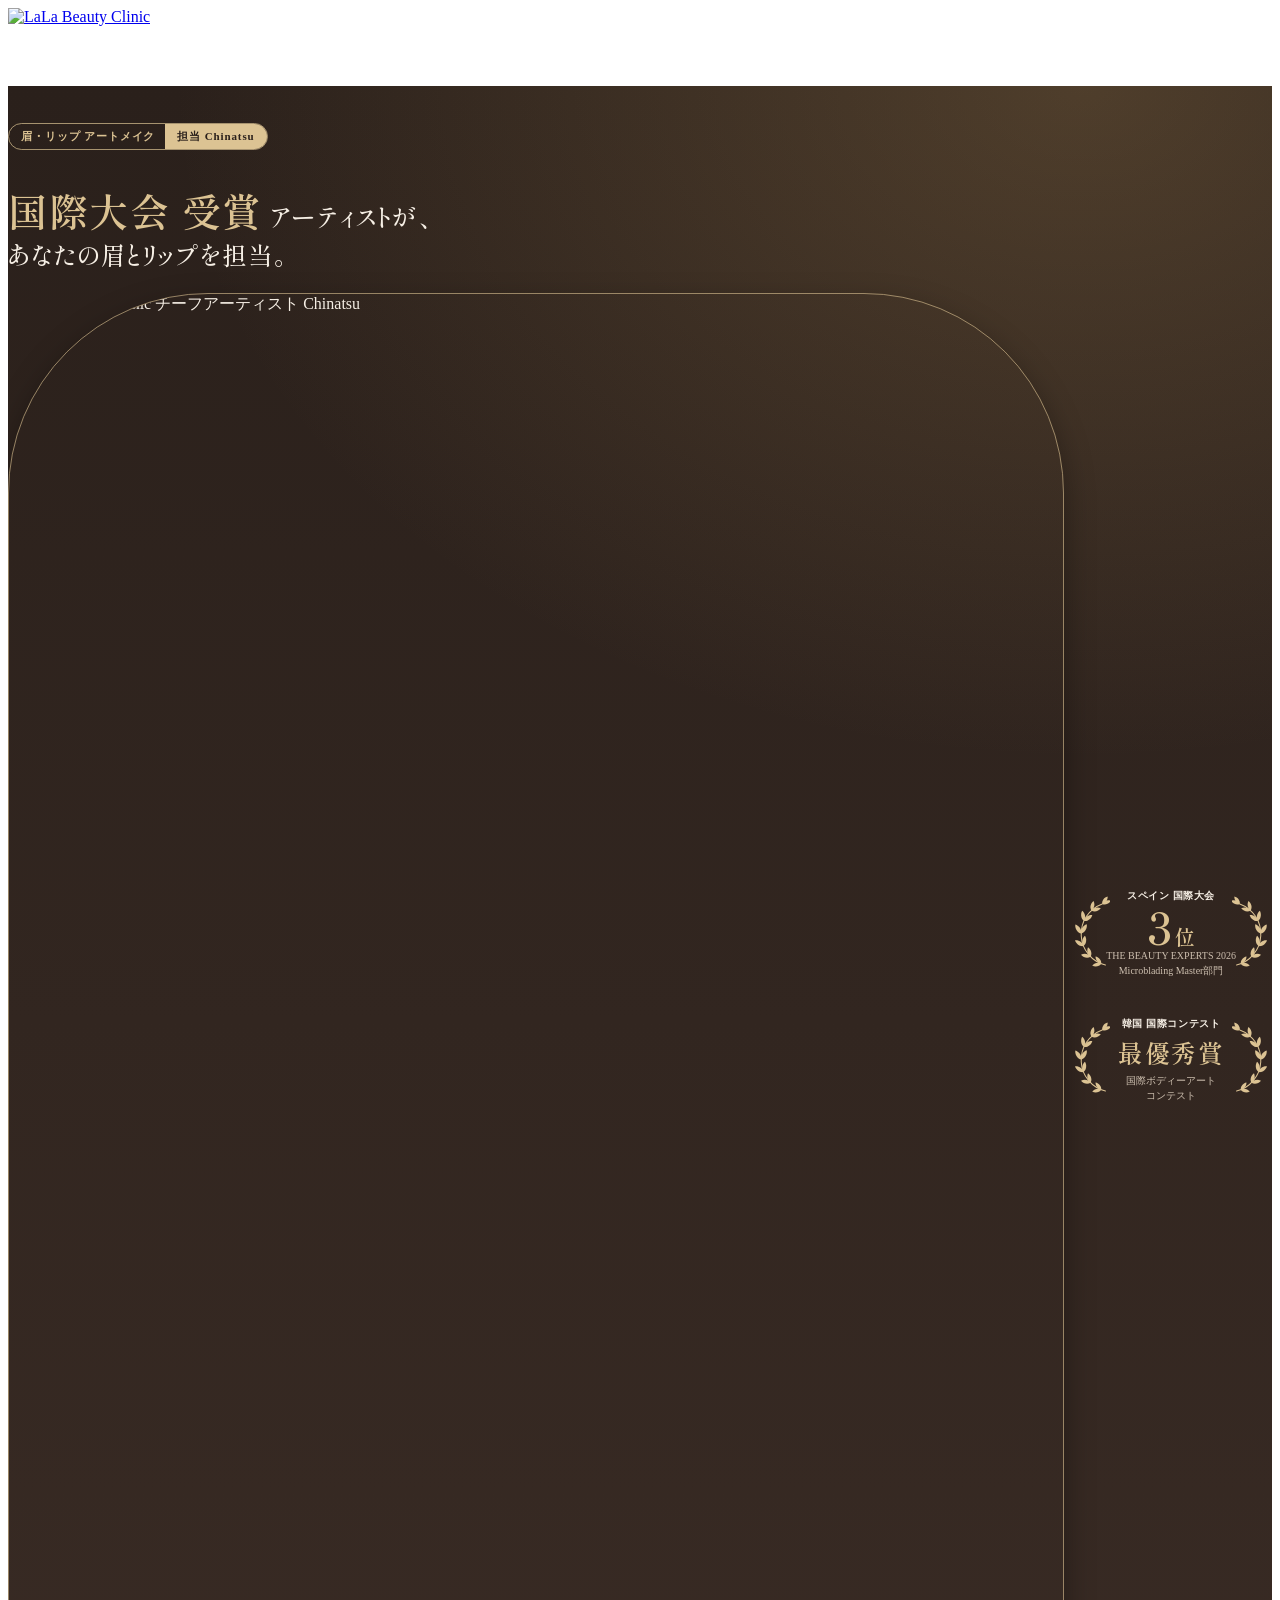
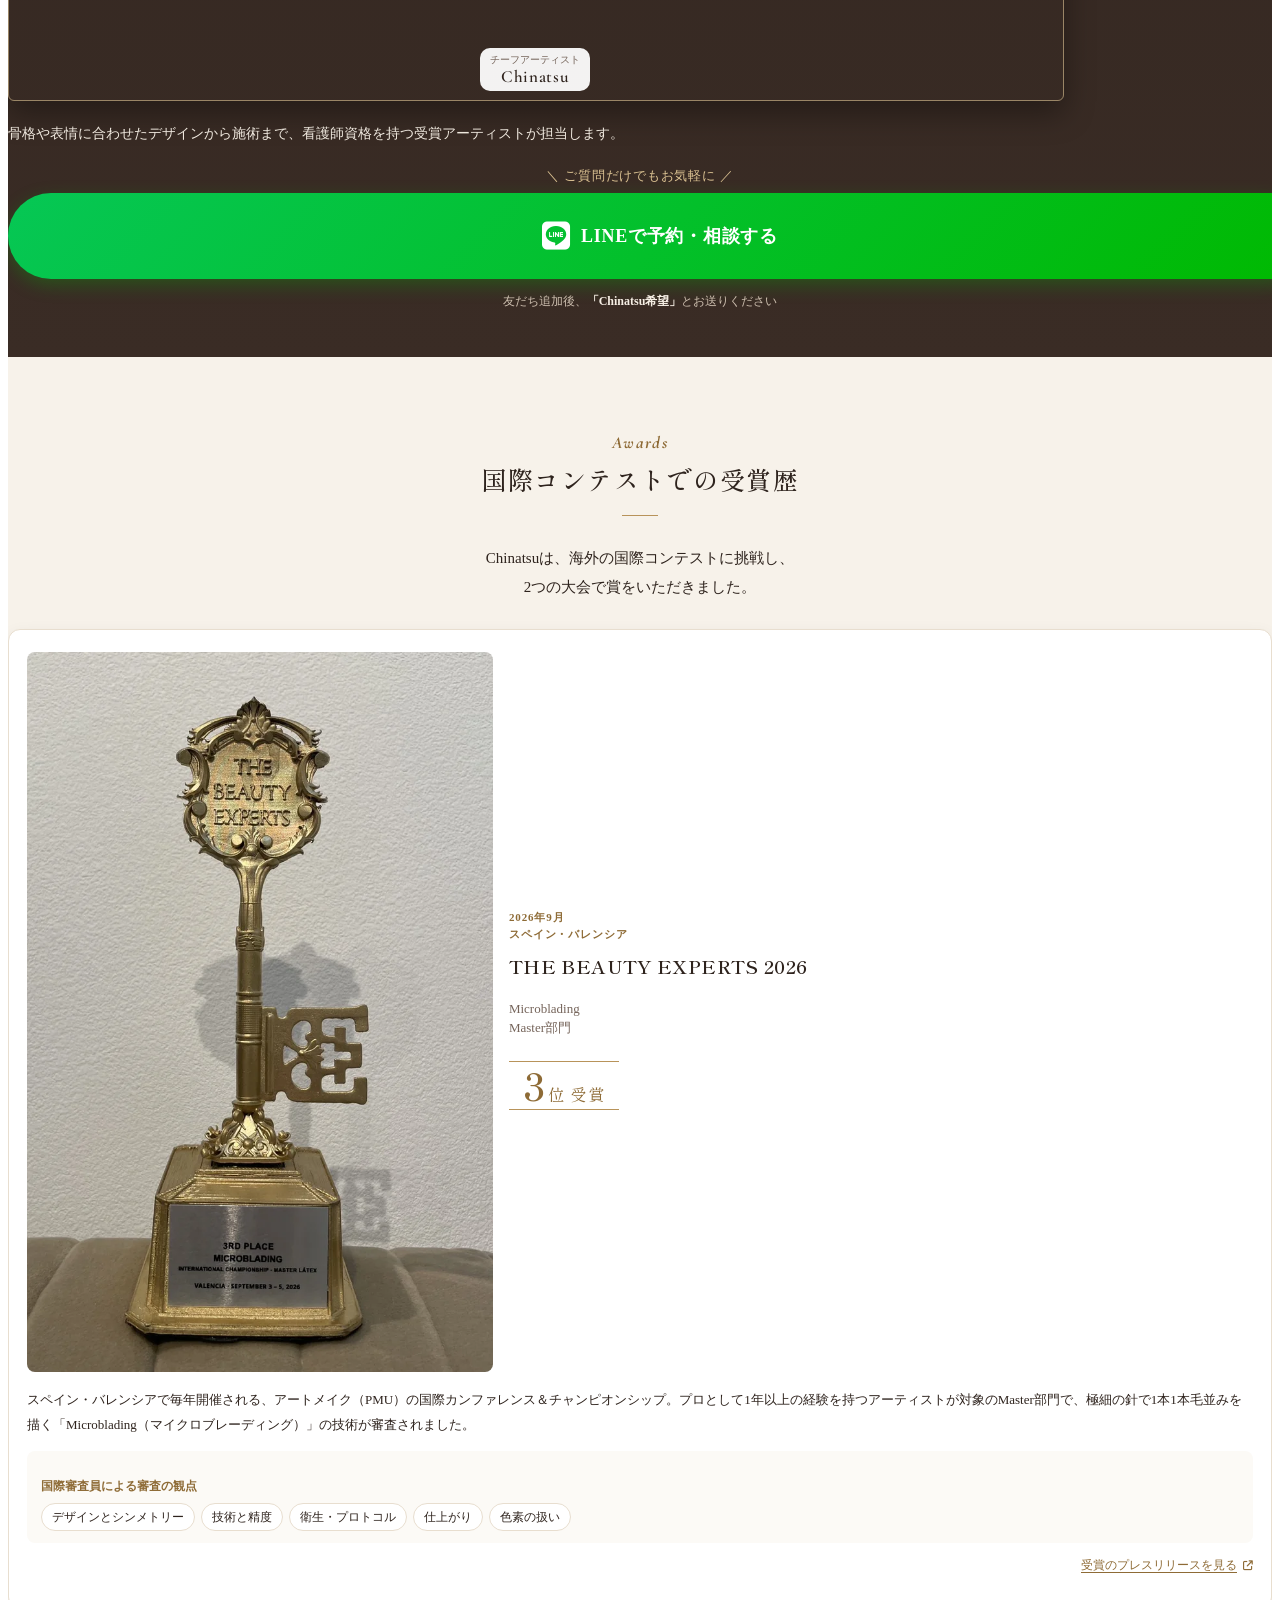
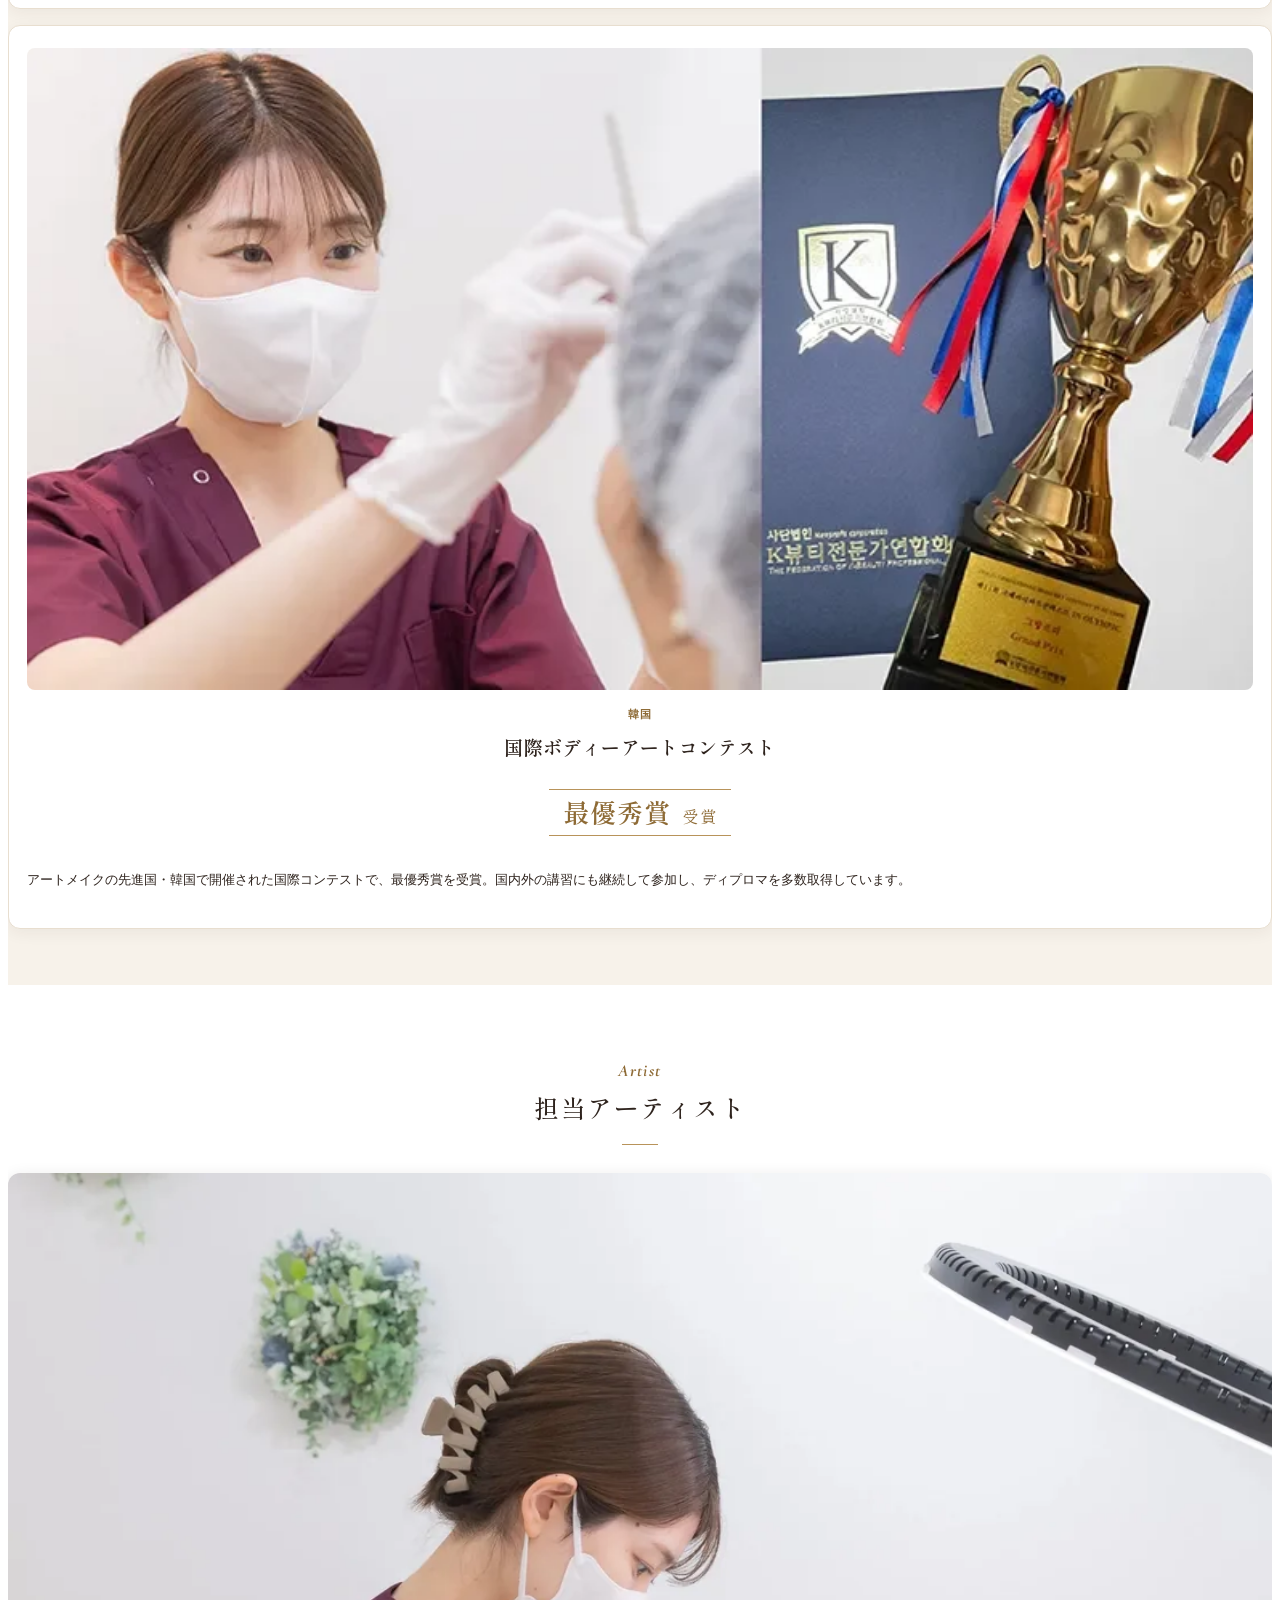
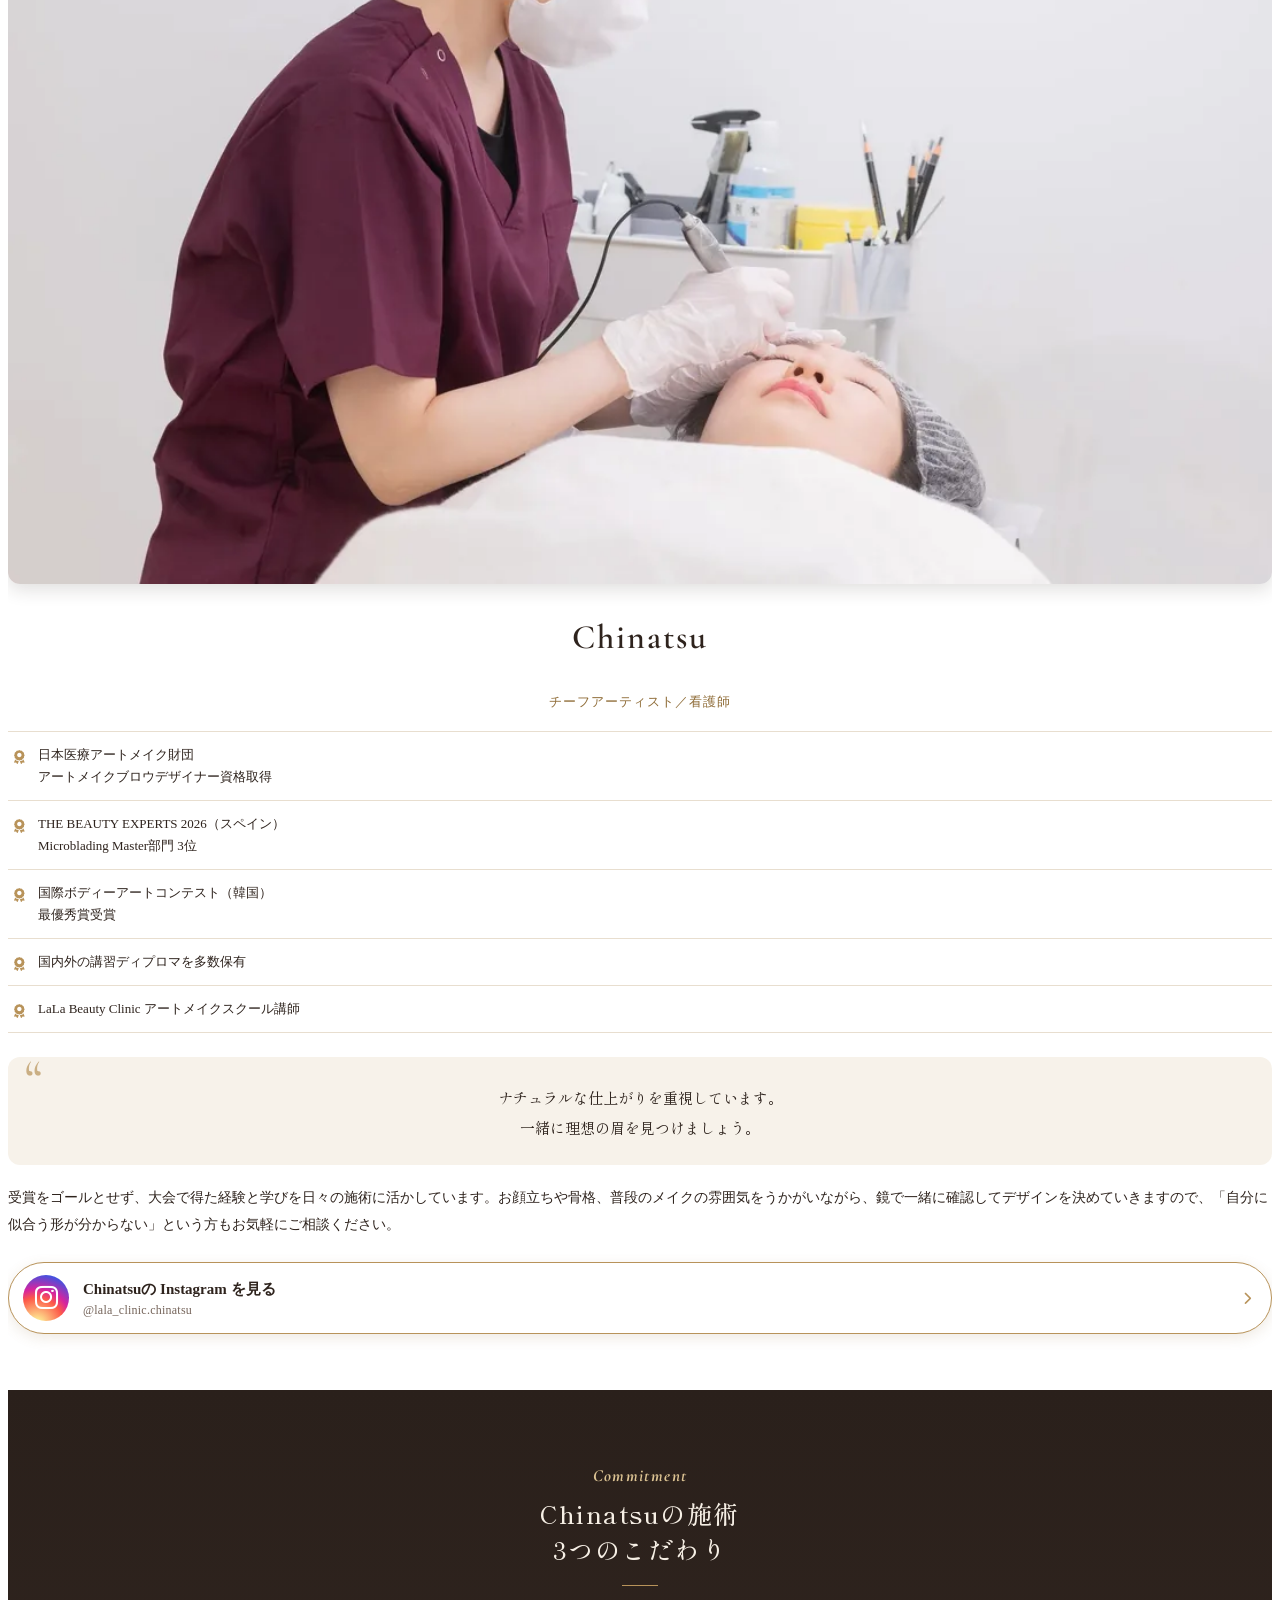
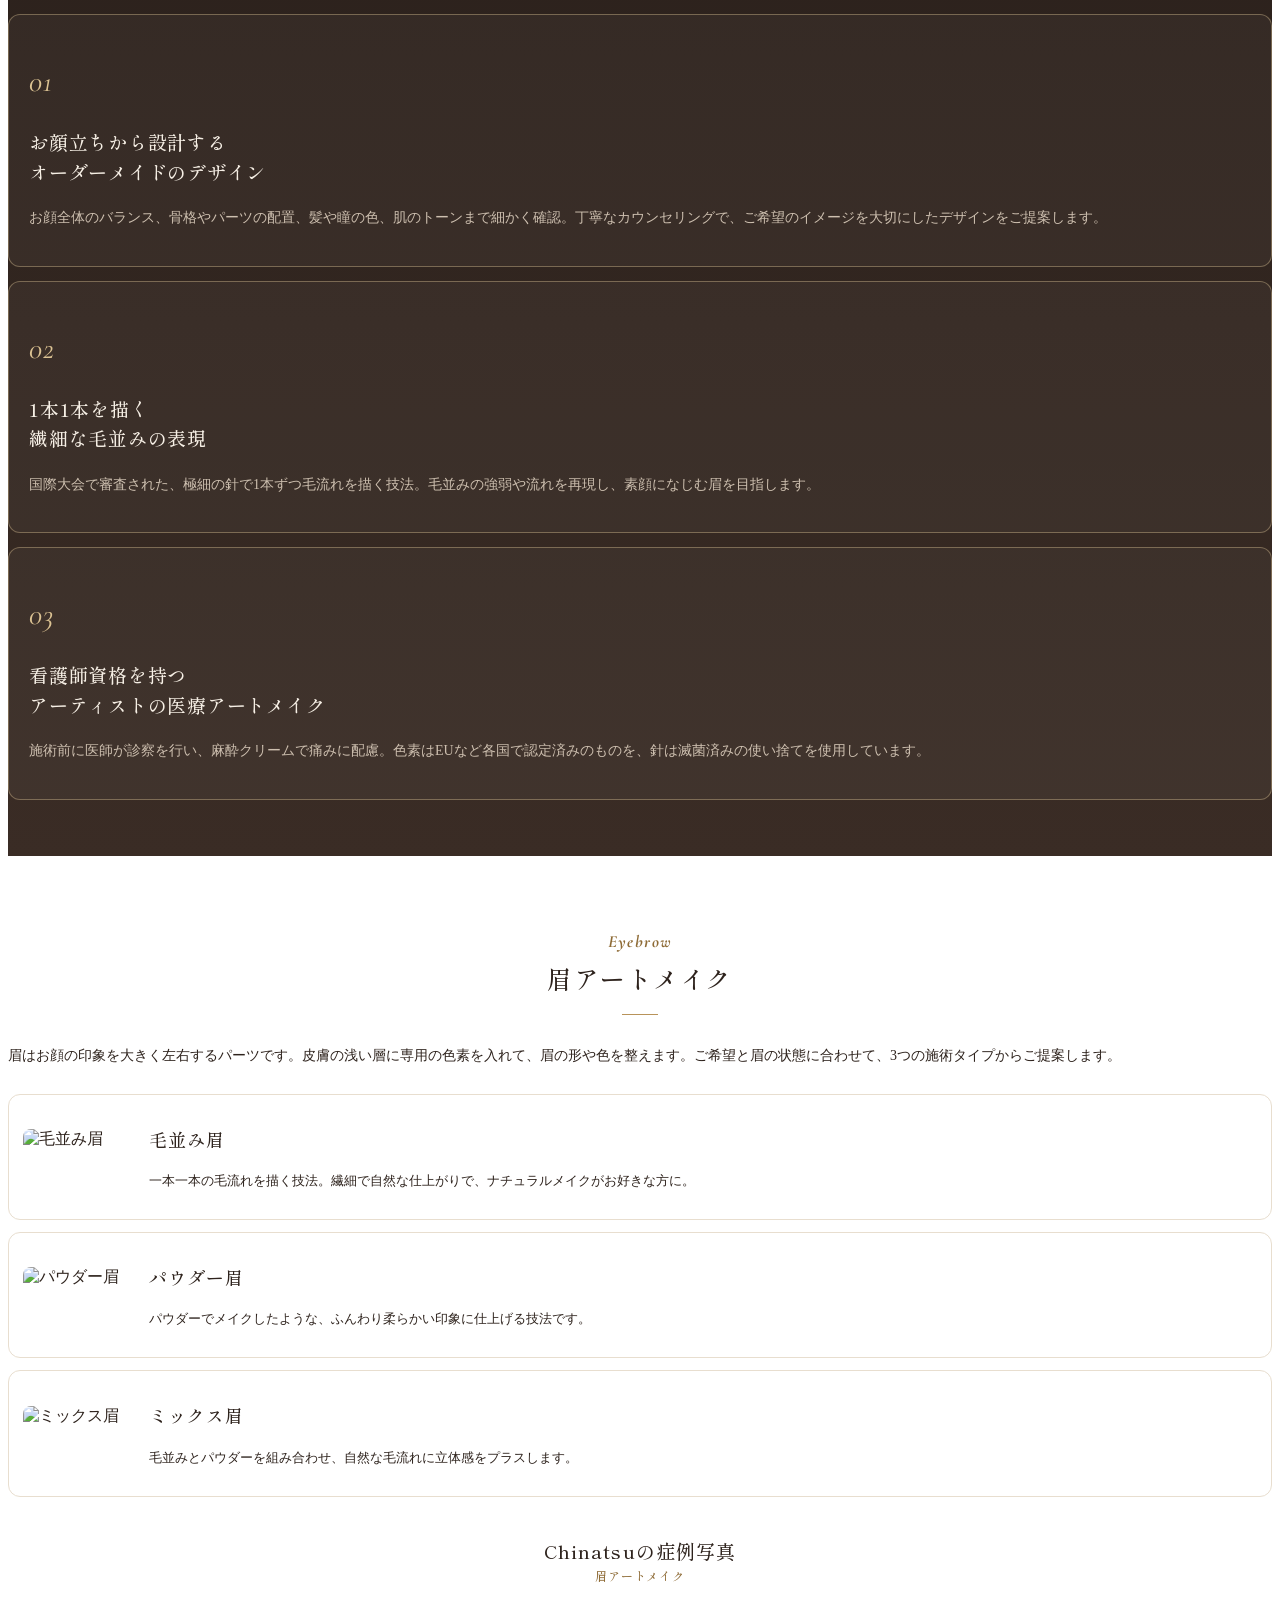
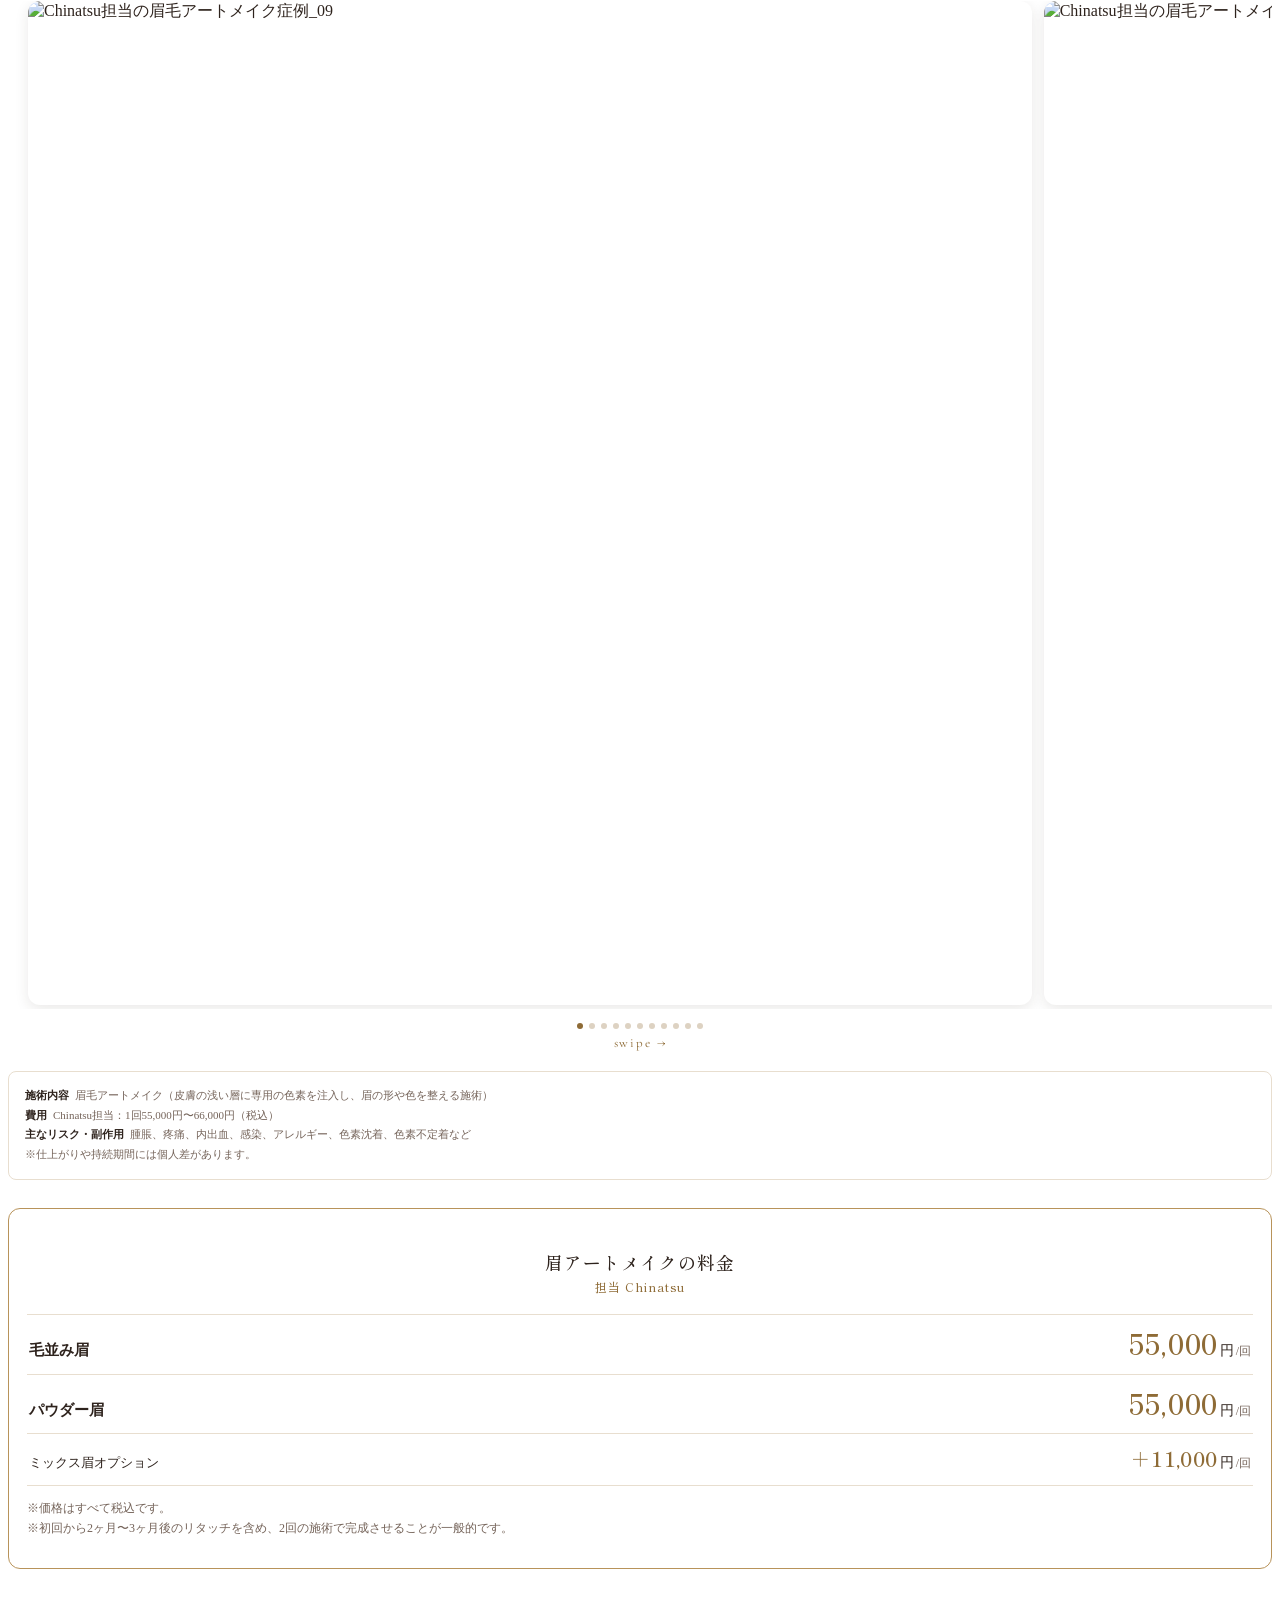
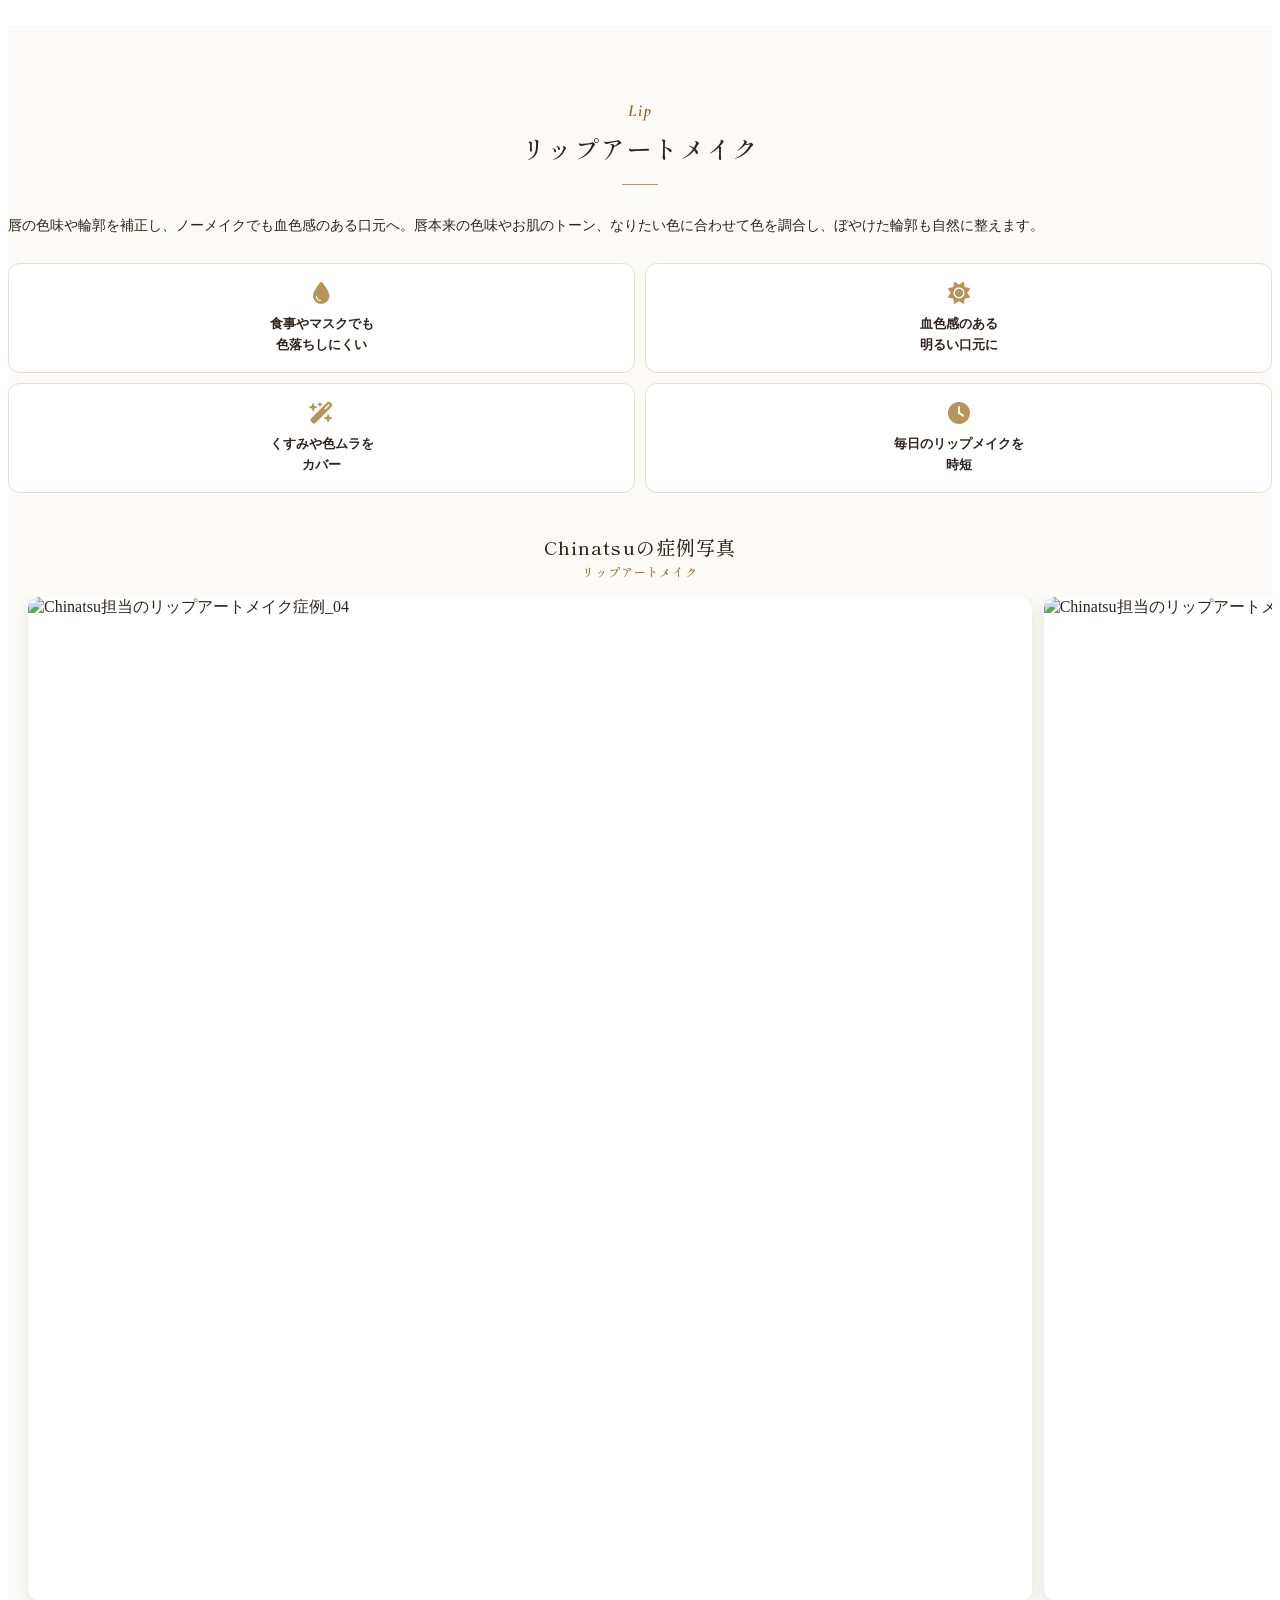
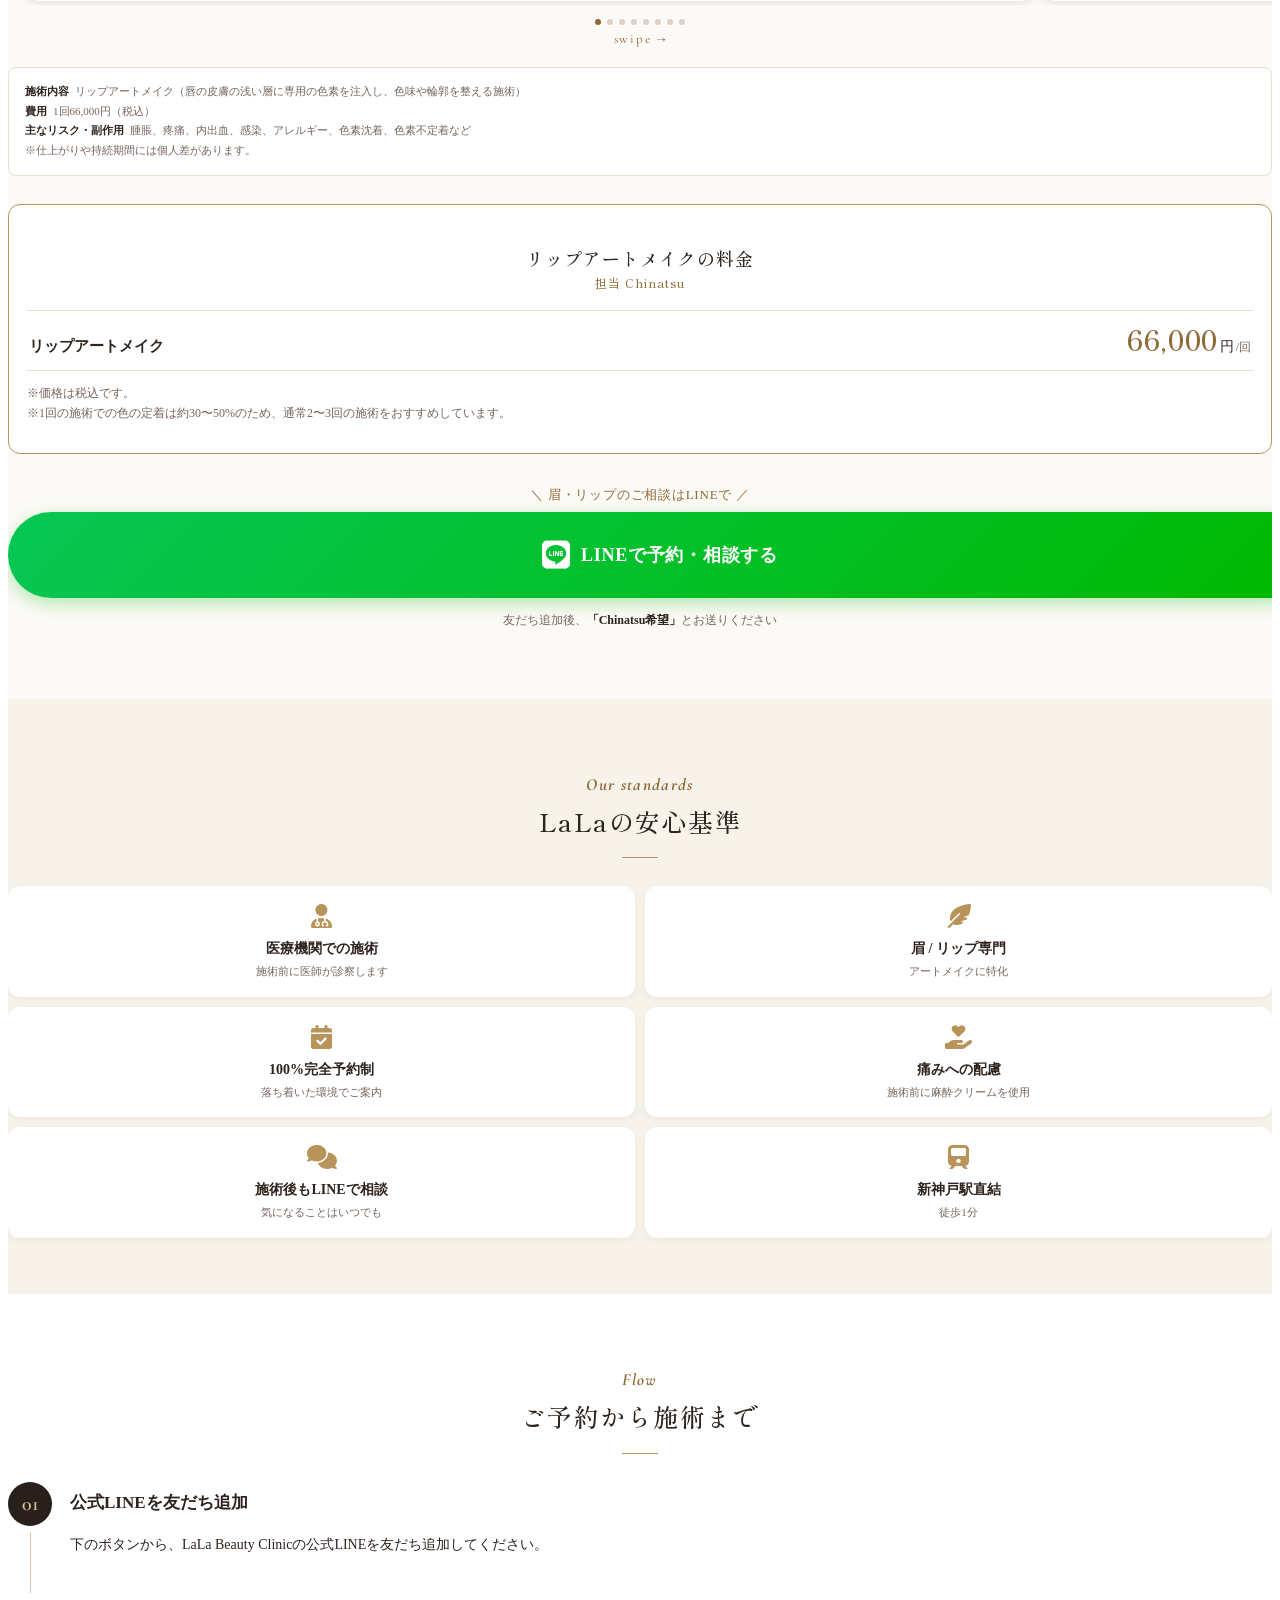
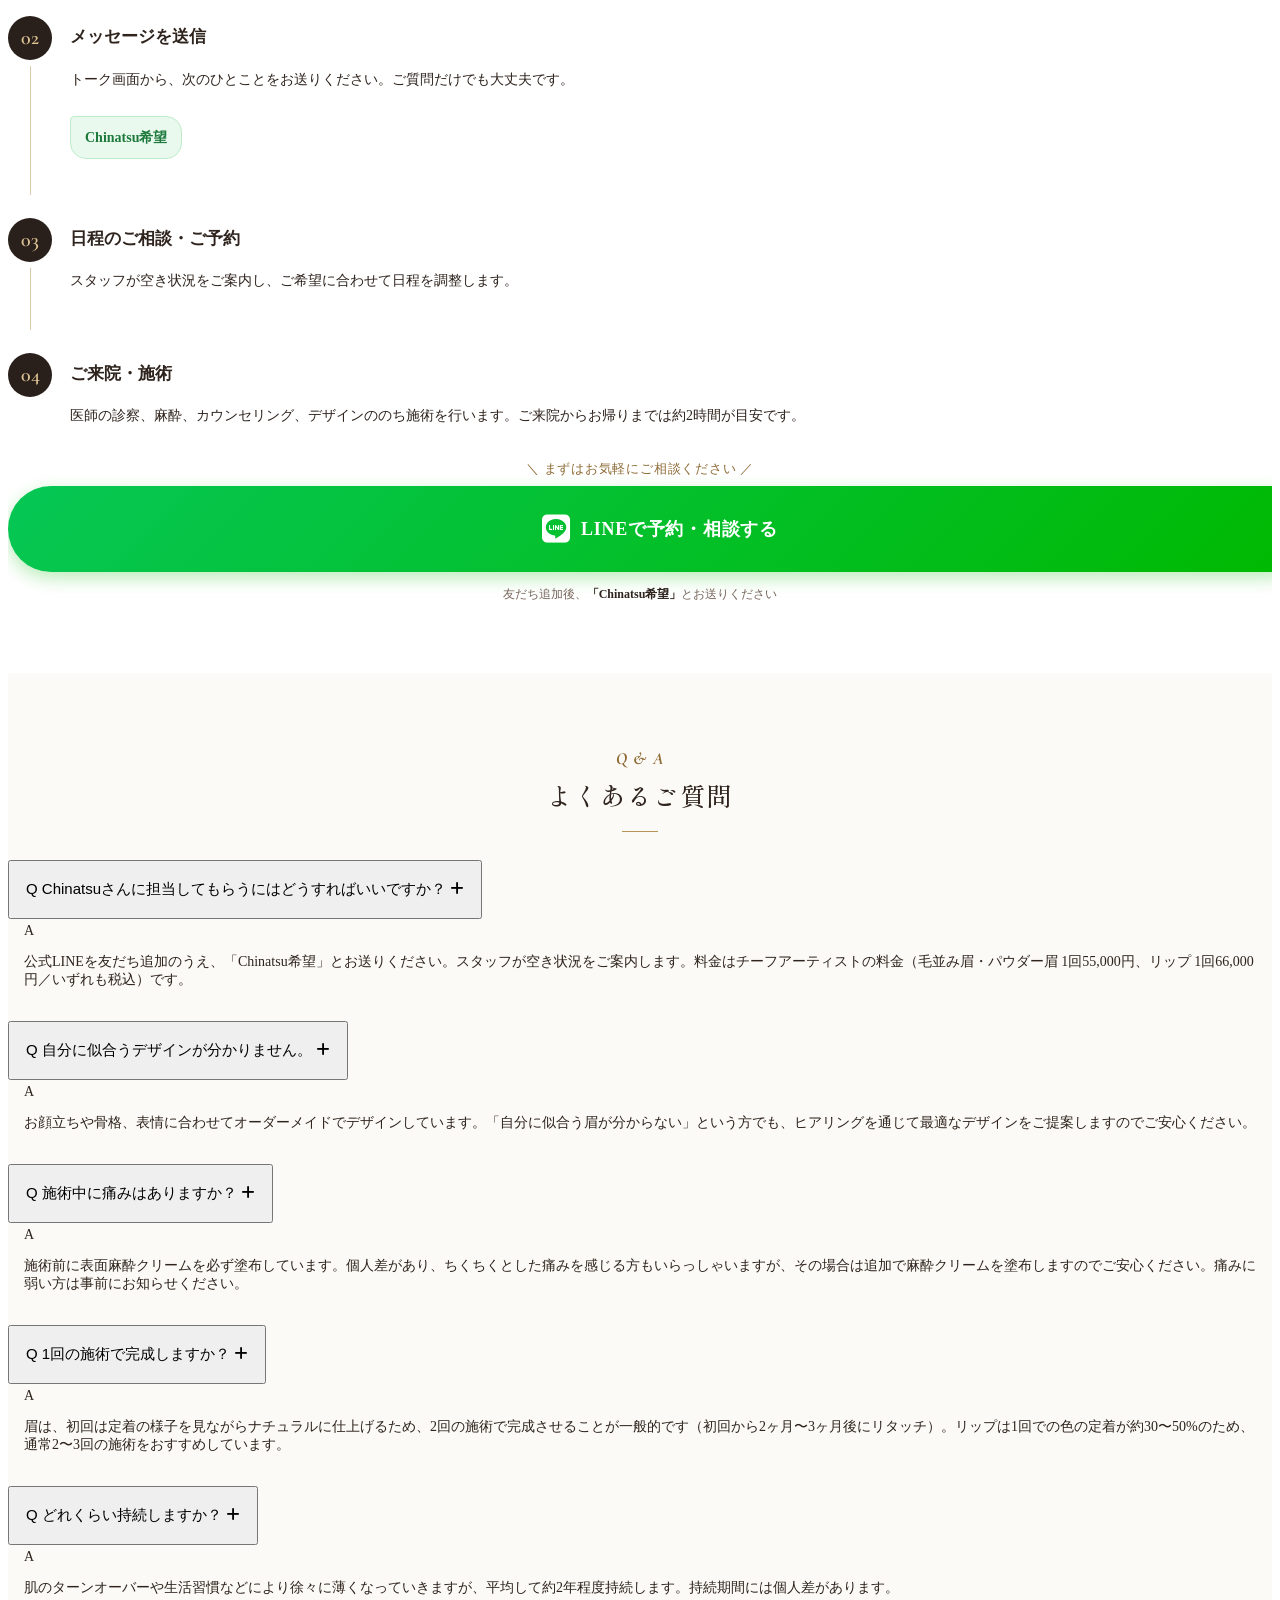
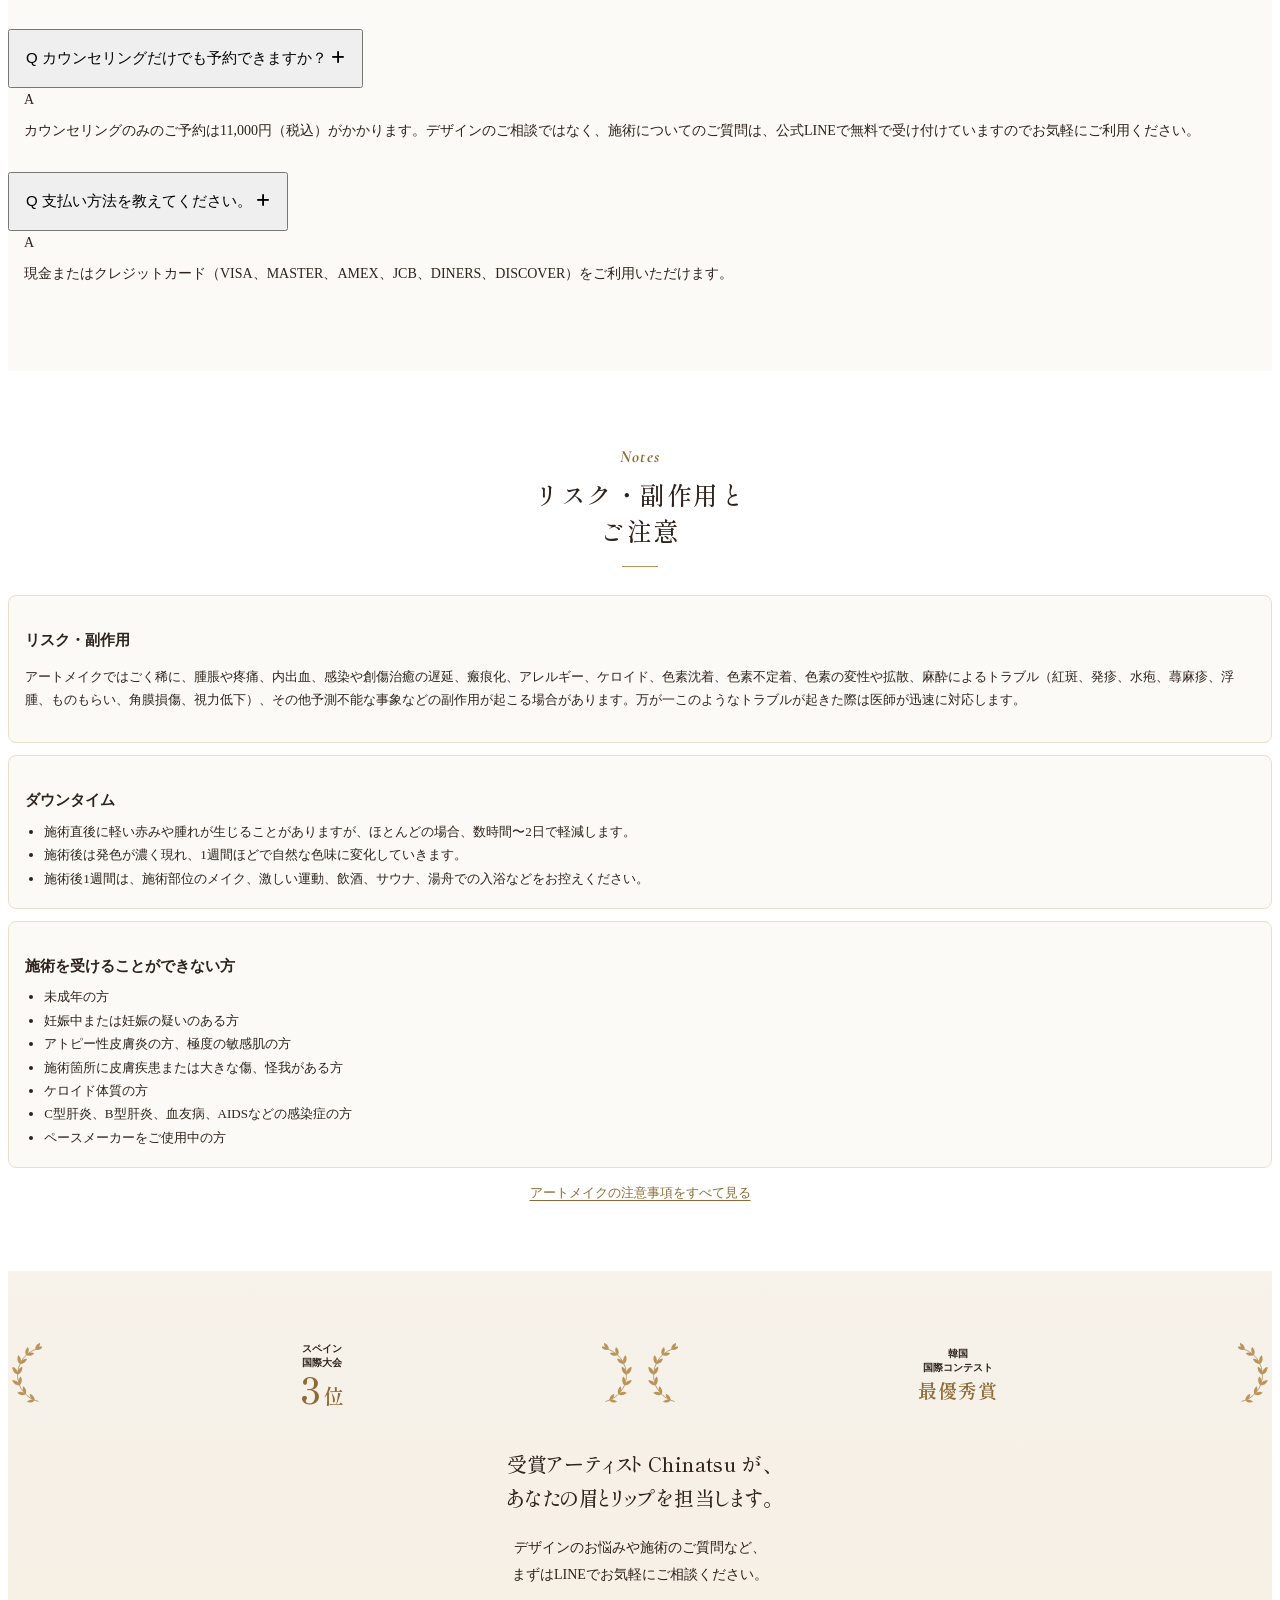
==== commit 302cf9d1: "Fix clipped award badges, add white x pink-gold variant (light.html) Co-Authored-By: Claude Fable 5." ====
--- a/index.html
+++ b/index.html
@@ -21,7 +21,7 @@
 <link rel="preconnect" href="https://fonts.googleapis.com">
 <link rel="preconnect" href="https://fonts.gstatic.com" crossorigin>
 <link rel="stylesheet" href="https://fonts.googleapis.com/css2?family=Cormorant+Garamond:ital,wght@0,600;1,500&family=Shippori+Mincho:wght@500;600&display=swap">
-<link rel="stylesheet" href="lp_chinatsu_award.css?v=2">
+<link rel="stylesheet" href="lp_chinatsu_award.css?v=7">
 </head>
 <body class="theme-artmake lp-chinatsu-award">
 
@@ -612,14 +612,12 @@
     <div class="container">
         <ul class="lpa-closing__awards">
             <li class="lpa-laurel lpa-laurel--light">
-                <span class="lpa-laurel__place">スペイン 国際大会</span>
+                <span class="lpa-laurel__place">スペイン<br>国際大会</span>
                 <strong class="lpa-laurel__rank">3<small>位</small></strong>
-                <span class="lpa-laurel__name">THE BEAUTY EXPERTS 2026<br>Microblading Master部門</span>
             </li>
             <li class="lpa-laurel lpa-laurel--light">
-                <span class="lpa-laurel__place">韓国 国際コンテスト</span>
+                <span class="lpa-laurel__place">韓国<br>国際コンテスト</span>
                 <strong class="lpa-laurel__rank lpa-laurel__rank--ja">最優秀賞</strong>
-                <span class="lpa-laurel__name">国際ボディーアート<br>コンテスト</span>
             </li>
         </ul>
         <p class="lpa-closing__copy">
--- a/lp_chinatsu_award.css
+++ b/lp_chinatsu_award.css
@@ -31,11 +31,6 @@
   height: auto;
 }
 
-/* 1カラムのLPとして、広い画面でも読みやすい幅に収める */
-.lpa .container {
-  max-width: 560px;
-}
-
 /* LPでは離脱導線を減らす（グローバルメニュー・ページトップボタンを非表示） */
 .lp-chinatsu-award .header__menu-toggle {
   display: none !important;
@@ -211,7 +206,7 @@
   align-items: center;
   justify-content: center;
   min-height: 104px;
-  padding: 4px 34px;
+  padding: 4px 36px;
   text-align: center;
   color: var(--lpa-gold-light);
   list-style: none;
@@ -222,20 +217,20 @@
   content: "";
   position: absolute;
   top: 50%;
-  width: 46px;
-  height: 92px;
-  margin-top: -46px;
+  width: 40px;
+  height: 80px;
+  margin-top: -40px;
   background-color: currentColor;
   -webkit-mask: url("images/laurel.svg") center / contain no-repeat;
   mask: url("images/laurel.svg") center / contain no-repeat;
 }
 
 .lpa-laurel::before {
-  left: -4px;
+  left: 0;
 }
 
 .lpa-laurel::after {
-  right: -4px;
+  right: 0;
   transform: scaleX(-1);
 }
 
@@ -271,9 +266,9 @@
 }
 
 .lpa-laurel__name {
-  font-size: 9px;
+  font-size: 10px;
   line-height: 1.45;
-  letter-spacing: 0.02em;
+  letter-spacing: 0;
   white-space: nowrap;
   color: var(--lpa-on-dark-soft);
 }
@@ -373,8 +368,8 @@
 
 .lpa-hero__body {
   display: grid;
-  grid-template-columns: minmax(0, 46fr) minmax(0, 54fr);
-  gap: 10px;
+  grid-template-columns: minmax(0, 1fr) auto;
+  gap: 8px;
   align-items: center;
 }
 
@@ -398,19 +393,21 @@
   left: 50%;
   bottom: 10px;
   transform: translateX(-50%);
+  display: flex;
+  flex-direction: column;
+  align-items: center;
   white-space: nowrap;
   background-color: rgba(255, 255, 255, 0.94);
-  border-radius: 9999px;
-  padding: 4px 12px;
-  font-size: 9px;
+  border-radius: 10px;
+  padding: 5px 10px 3px;
+  font-size: 10px;
   line-height: 1.3;
   color: var(--lpa-ink-soft);
 }
 
 .lpa-hero__photo figcaption strong {
-  margin-left: 5px;
   font-family: var(--lpa-font-en);
-  font-size: 15px;
+  font-size: 17px;
   font-weight: 600;
   letter-spacing: 0.04em;
   color: var(--lpa-ink);
@@ -864,8 +861,6 @@
 .lpa-carousel {
   display: flex;
   gap: 12px;
-  max-width: 560px;
-  margin: 0 auto;
   overflow-x: auto;
   scroll-snap-type: x mandatory;
   -webkit-overflow-scrolling: touch;
@@ -1214,48 +1209,38 @@
 
 /* 2列に並べるため、月桂樹と文字を少し小さくする */
 .lpa-closing__awards .lpa-laurel {
-  padding: 4px 30px;
+  min-height: 88px;
+  padding: 4px 34px;
 }
 
 .lpa-closing__awards .lpa-laurel::before,
 .lpa-closing__awards .lpa-laurel::after {
-  width: 40px;
-  height: 80px;
-  margin-top: -40px;
-}
-
-.lpa-closing__awards .lpa-laurel::before {
-  left: -9px;
-}
-
-.lpa-closing__awards .lpa-laurel::after {
-  right: -9px;
+  width: 34px;
+  height: 68px;
+  margin-top: -34px;
 }
 
 .lpa-closing__awards .lpa-laurel__place {
-  font-size: 9.5px;
-  letter-spacing: 0.02em;
+  letter-spacing: 0;
 }
 
 .lpa-closing__awards .lpa-laurel__rank {
-  font-size: 38px;
+  font-size: 36px;
 }
 
 .lpa-closing__awards .lpa-laurel__rank--ja {
-  font-size: 22px;
-}
-
-.lpa-closing__awards .lpa-laurel__name {
-  font-size: 8.5px;
-  letter-spacing: 0;
+  padding: 3px 0 0;
+  font-size: 19px;
+  letter-spacing: 0.04em;
 }
 
 .lpa-closing__copy {
   font-family: var(--lpa-font-serif);
-  font-size: 21px;
+  font-size: 20px;
   font-weight: 500;
   line-height: 1.7;
-  letter-spacing: 0.04em;
+  letter-spacing: 0.02em;
+  font-feature-settings: "palt";
   text-align: center;
 }
 
@@ -1364,7 +1349,17 @@
   padding-bottom: calc(84px + env(safe-area-inset-bottom, 0px));
 }
 
-/* ---------- 幅の狭い端末（〜374px） ---------- */
+/* ---------- 幅の狭い端末 ---------- */
+@media (max-width: 389px) {
+  .lpa-hero__title {
+    font-size: 24px;
+  }
+
+  .lpa-hero__title .lpa-hero__title-em {
+    font-size: 37px;
+  }
+}
+
 @media (max-width: 374px) {
   .lpa-hero__title {
     font-size: 22px;
@@ -1374,89 +1369,181 @@
     font-size: 33px;
   }
 
-  .lpa-laurel {
-    padding: 4px 28px;
+  .lpa-hero__body {
+    gap: 6px;
   }
 
-  .lpa-laurel::before,
-  .lpa-laurel::after {
-    width: 38px;
-    height: 76px;
-    margin-top: -38px;
+  .lpa-heading__ja {
+    font-size: 23px;
   }
 
-  .lpa-laurel__rank {
+  .lpa-point__title {
+    font-size: 17px;
+  }
+
+  .lpa-closing__copy {
+    font-size: 18px;
+  }
+
+  .lpa-artist__instagram {
+    gap: 10px;
+    padding-right: 16px;
+  }
+
+  .lpa-artist__instagram-text strong {
+    font-size: 13px;
+  }
+
+  .lpa-hero__awards .lpa-laurel {
+    padding: 4px 31px;
+  }
+
+  .lpa-hero__awards .lpa-laurel::before,
+  .lpa-hero__awards .lpa-laurel::after {
+    width: 34px;
+    height: 68px;
+    margin-top: -34px;
+  }
+
+  .lpa-hero__awards .lpa-laurel__rank {
     font-size: 38px;
   }
 
-  .lpa-laurel__rank--ja {
-    font-size: 21px;
+  .lpa-hero__awards .lpa-laurel__rank--ja {
+    font-size: 22px;
   }
-
-  .lpa-laurel__name {
-    font-size: 8px;
-  }
-}
-
-/* ---------- タブレット・PC ---------- */
-@media (min-width: 768px) {
-  .lpa-section {
-    padding: 72px 0;
-  }
-
-  .lpa-hero {
-    padding: 48px 0 52px;
-  }
-
-  .lpa-hero__title {
-    font-size: 31px;
-  }
-
-  .lpa-hero__title .lpa-hero__title-em {
-    font-size: 50px;
-  }
-
-  .lpa-hero__body {
-    gap: 24px;
-  }
-
-  .lpa-laurel {
-    min-height: 130px;
-    padding: 4px 56px;
-  }
-
-  .lpa-laurel::before,
-  .lpa-laurel::after {
-    width: 60px;
-    height: 120px;
-    margin-top: -60px;
-  }
-
-  .lpa-laurel::before {
-    left: 6px;
-  }
-
-  .lpa-laurel::after {
-    right: 6px;
-  }
-
-  .lpa-laurel__place {
-    font-size: 12px;
-  }
-
-  .lpa-laurel__rank {
-    font-size: 56px;
-  }
-
-  .lpa-laurel__rank--ja {
-    font-size: 32px;
-  }
-
-  .lpa-laurel__name {
-    font-size: 11px;
-  }
-
-  .lpa-carousel__item {
-    flex-basis: 60%;
-  }
-}
+}
+
+/* ===============================================
+   配色パターンB：白系の背景 × ピンクゴールド
+   <main class="lpa lpa--light">、<body class="... lp-chinatsu-award--light"> で切り替える
+   =============================================== */
+.lpa--light {
+  --lpa-gold: #C08784;
+  --lpa-gold-deep: #9C5A5E;
+  --lpa-gold-light: #DDB0AA;
+  --lpa-gold-pale: #FAEDEA;
+  --lpa-paper: #FBF4F1;
+  --lpa-cream: #FEFAF8;
+  --lpa-line: #F0DEDA;
+  --lpa-pg-gradient: linear-gradient(115deg, #9C5A5E 0%, #CE9690 48%, #A8656A 100%);
+}
+
+/* ファーストビュー */
+.lpa--light .lpa-hero {
+  background:
+    radial-gradient(110% 55% at 88% 0%, rgba(221, 176, 170, 0.34) 0%, rgba(221, 176, 170, 0) 62%),
+    linear-gradient(180deg, #FFFFFF 0%, #FCF3F0 100%);
+  color: var(--lpa-ink);
+}
+
+.lpa--light .lpa-hero__label {
+  border-color: var(--lpa-gold);
+  color: var(--lpa-gold-deep);
+}
+
+.lpa--light .lpa-hero__label span {
+  background-color: var(--lpa-gold-deep);
+  color: #FFFFFF;
+}
+
+.lpa--light .lpa-hero__title {
+  color: var(--lpa-ink);
+}
+
+.lpa--light .lpa-hero__title .lpa-hero__title-em {
+  color: var(--lpa-gold-deep);
+  background: var(--lpa-pg-gradient);
+  -webkit-background-clip: text;
+  background-clip: text;
+  -webkit-text-fill-color: transparent;
+}
+
+.lpa--light .lpa-hero__photo img {
+  border-color: var(--lpa-gold-light);
+  box-shadow: 0 12px 28px rgba(156, 90, 94, 0.2);
+}
+
+.lpa--light .lpa-hero__photo figcaption {
+  box-shadow: 0 2px 8px rgba(156, 90, 94, 0.16);
+}
+
+.lpa--light .lpa-hero__lead {
+  color: var(--lpa-ink);
+}
+
+.lpa--light .lpa-cta--hero .lpa-cta__lead {
+  color: var(--lpa-gold-deep);
+}
+
+.lpa--light .lpa-cta--hero .lpa-cta__note {
+  color: var(--lpa-ink-soft);
+}
+
+.lpa--light .lpa-cta--hero .lpa-cta__note strong {
+  color: var(--lpa-ink);
+}
+
+/* 月桂樹バッジ */
+.lpa--light .lpa-laurel {
+  color: var(--lpa-gold);
+}
+
+.lpa--light .lpa-laurel__place {
+  color: var(--lpa-ink);
+}
+
+.lpa--light .lpa-laurel__rank {
+  color: var(--lpa-gold-deep);
+  background: var(--lpa-pg-gradient);
+  -webkit-background-clip: text;
+  background-clip: text;
+  -webkit-text-fill-color: transparent;
+}
+
+.lpa--light .lpa-laurel__name {
+  color: var(--lpa-ink-soft);
+}
+
+/* 3つのこだわり（濃色セクションを淡いピンクに） */
+.lpa--light .lpa-section--dark {
+  background: linear-gradient(180deg, #FBEFEC 0%, #F7E3DF 100%);
+  color: var(--lpa-ink);
+}
+
+.lpa--light .lpa-heading--light .lpa-heading__en {
+  color: var(--lpa-gold-deep);
+}
+
+.lpa--light .lpa-heading--light .lpa-heading__ja {
+  color: var(--lpa-ink);
+}
+
+.lpa--light .lpa-point {
+  border-color: var(--lpa-gold-light);
+  background-color: #FFFFFF;
+  box-shadow: 0 4px 14px rgba(156, 90, 94, 0.08);
+}
+
+.lpa--light .lpa-point__num {
+  color: var(--lpa-gold);
+}
+
+.lpa--light .lpa-point__title {
+  color: var(--lpa-ink);
+}
+
+.lpa--light .lpa-point__text {
+  color: var(--lpa-ink);
+}
+
+/* ご予約の流れ */
+.lpa--light .lpa-steps li::before {
+  background-color: var(--lpa-gold-deep);
+  color: #FFFFFF;
+}
+
+/* 追従CTA */
+body.lp-chinatsu-award--light .lpa-fixed-cta__note {
+  color: #9C5A5E;
+}
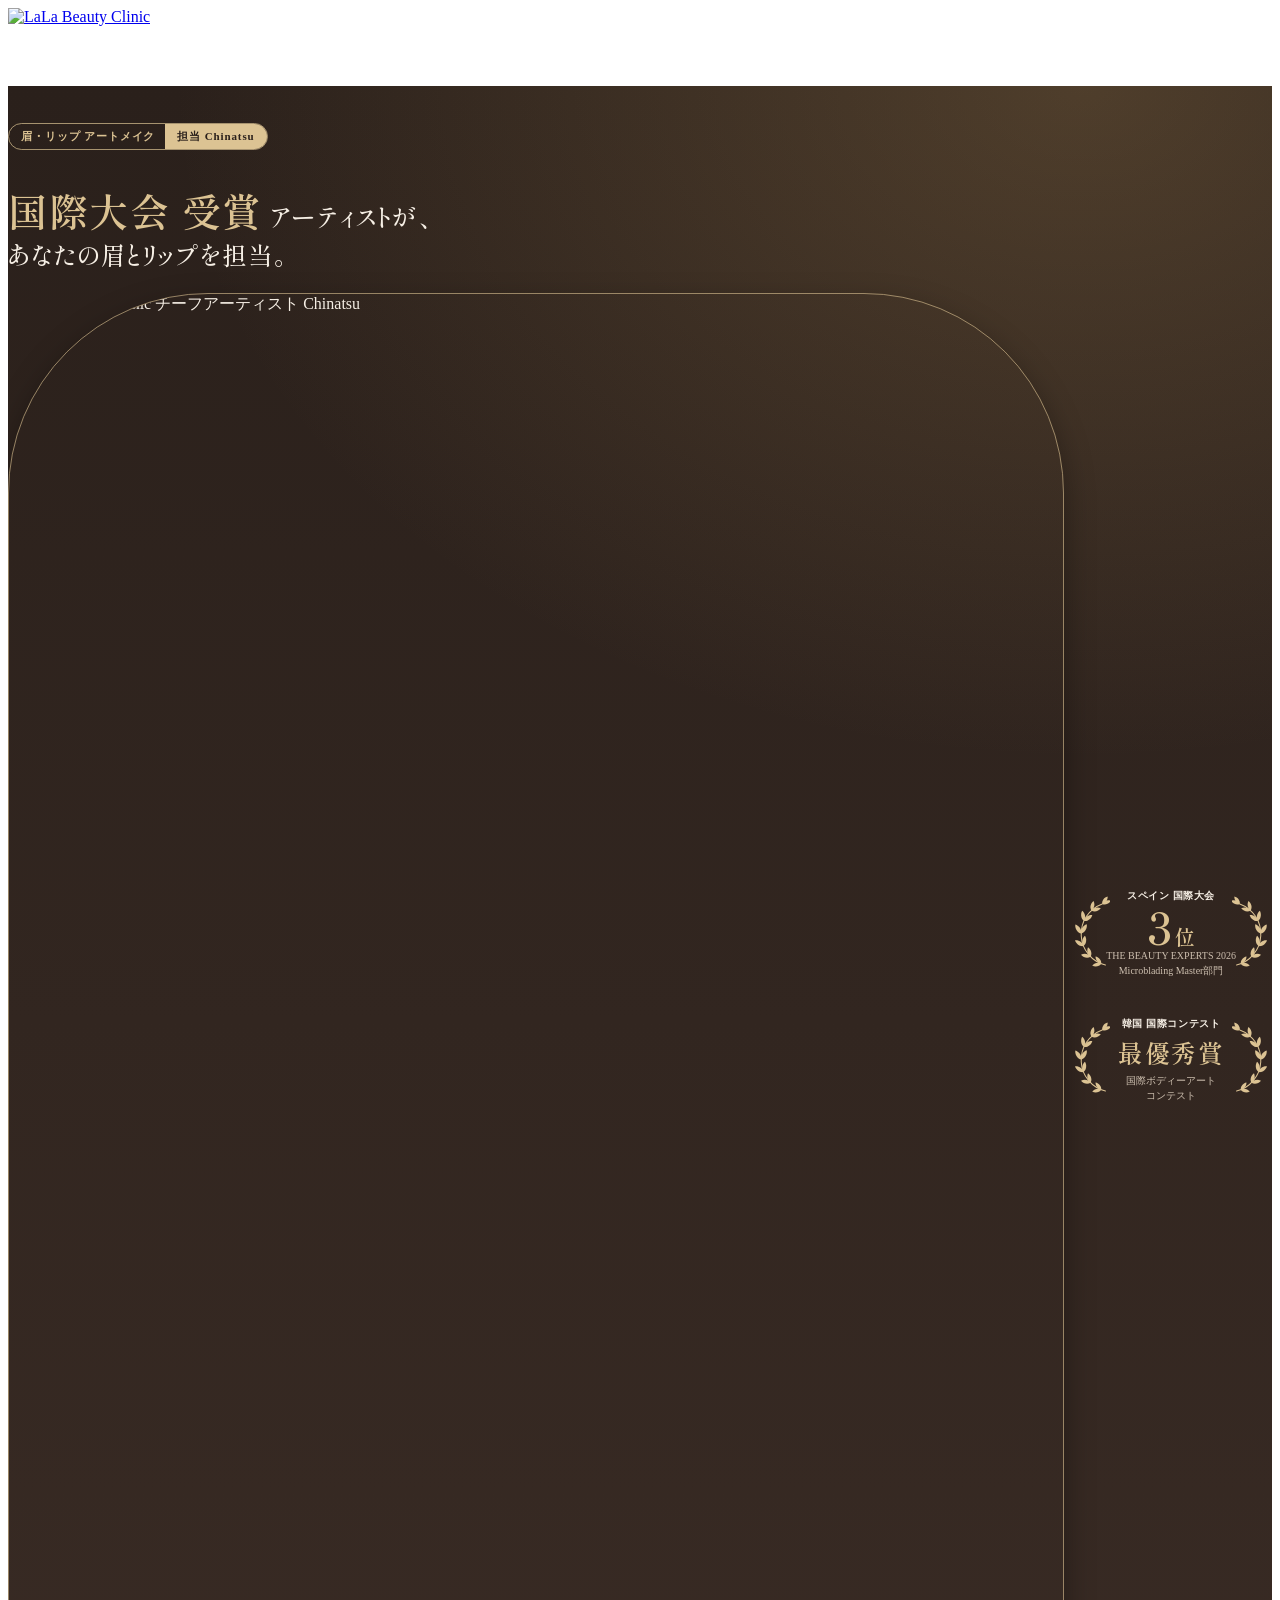
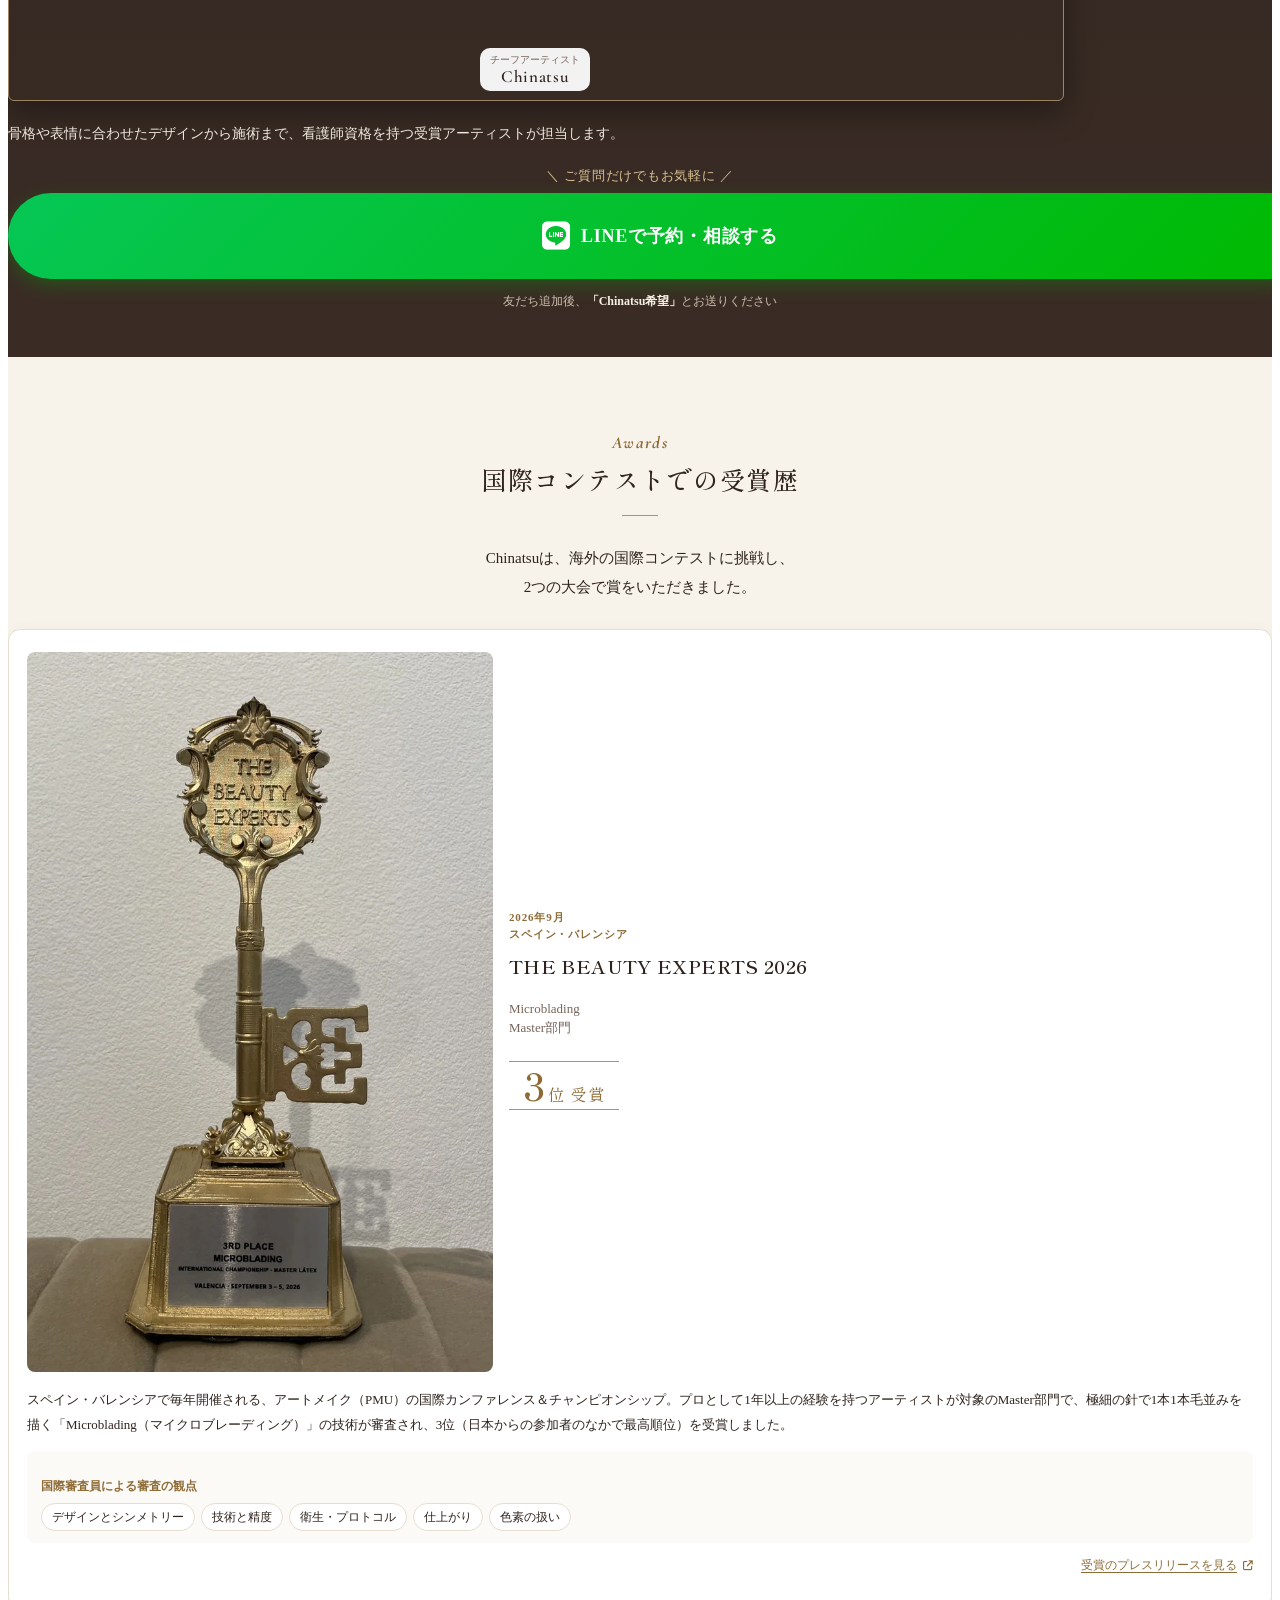
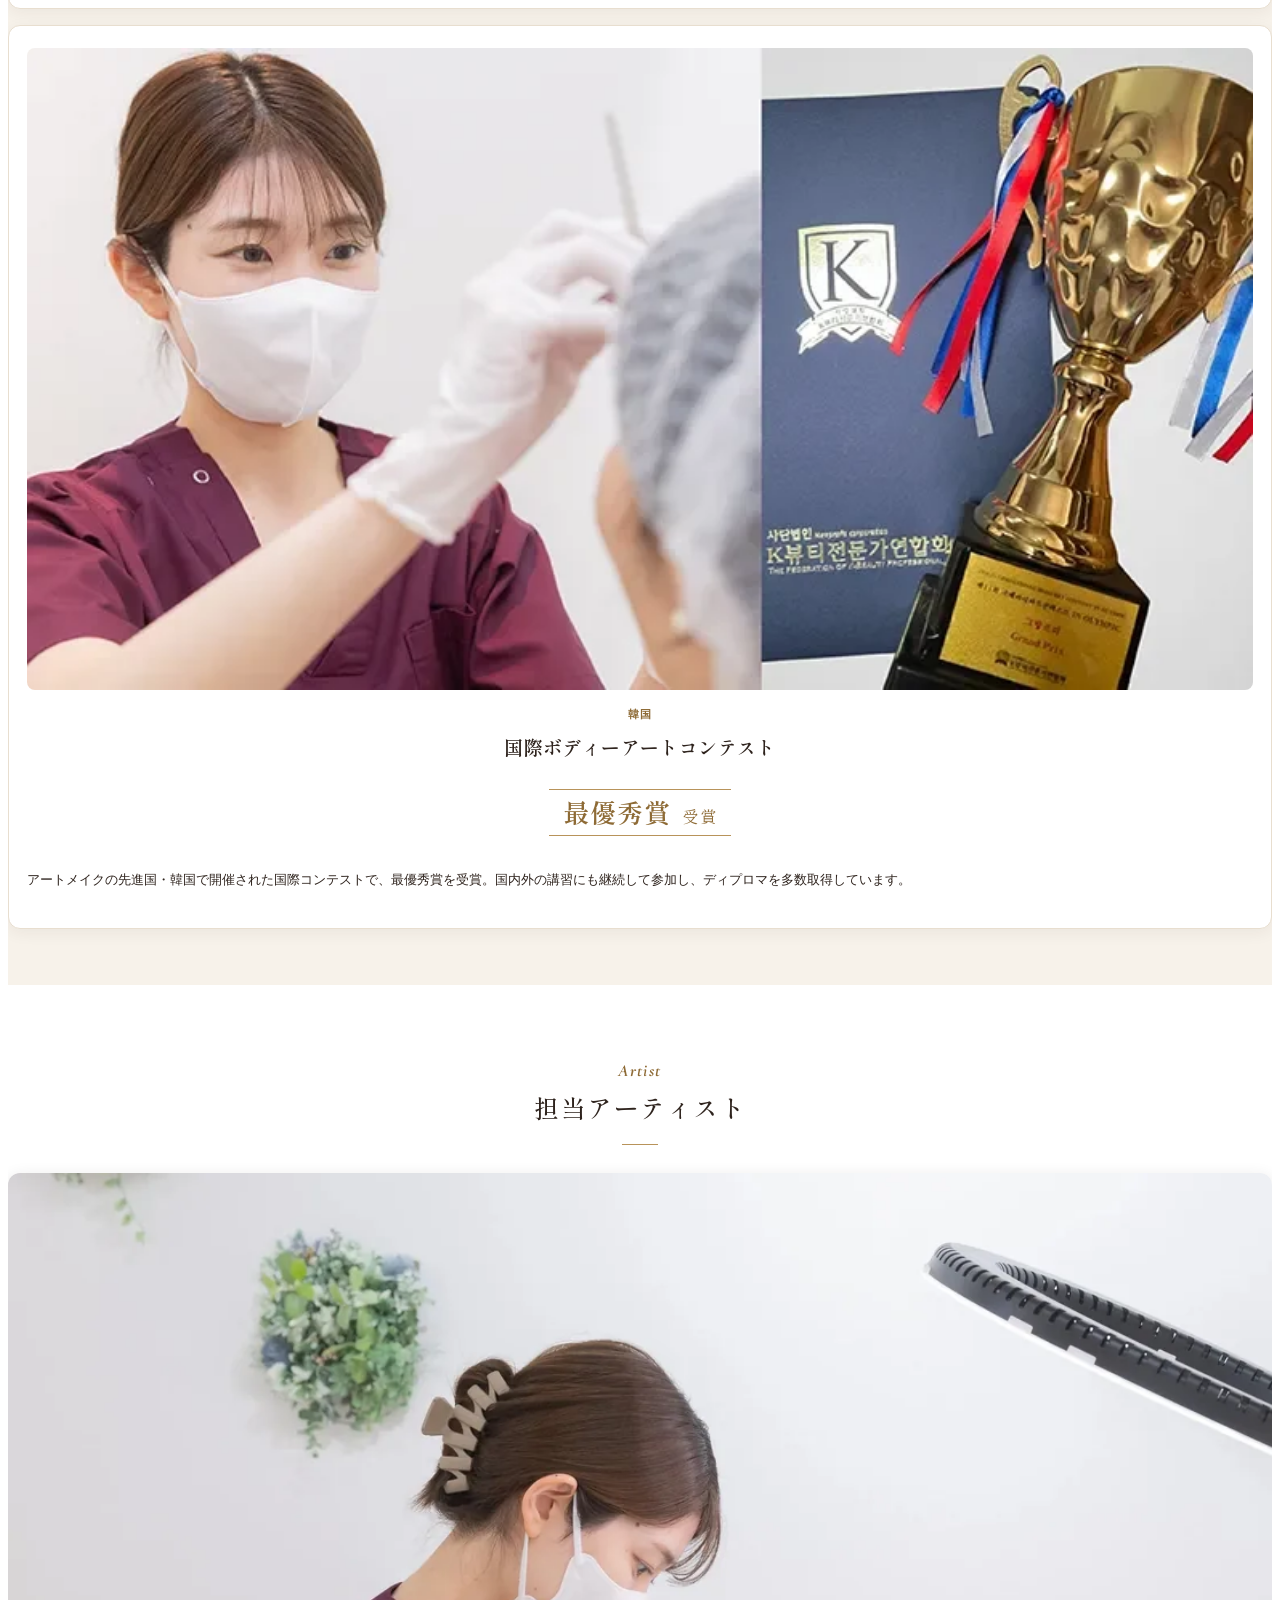
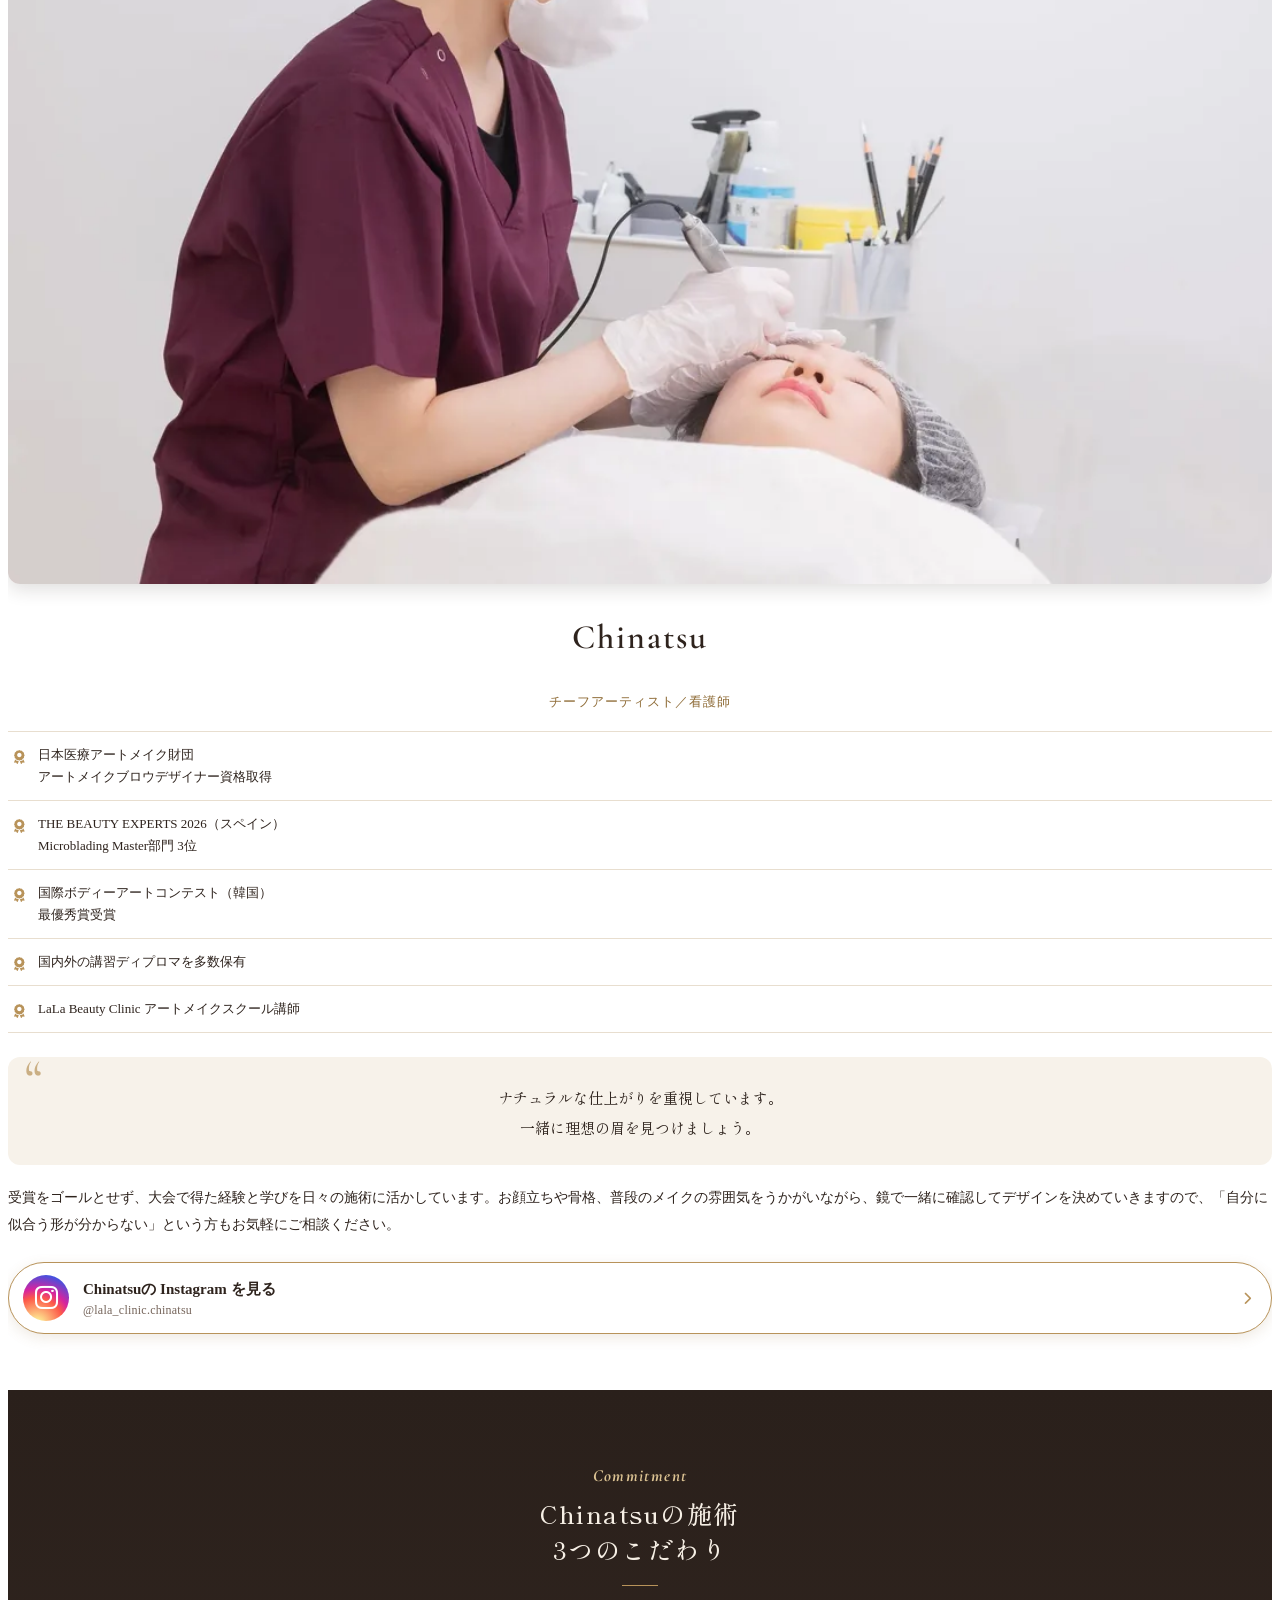
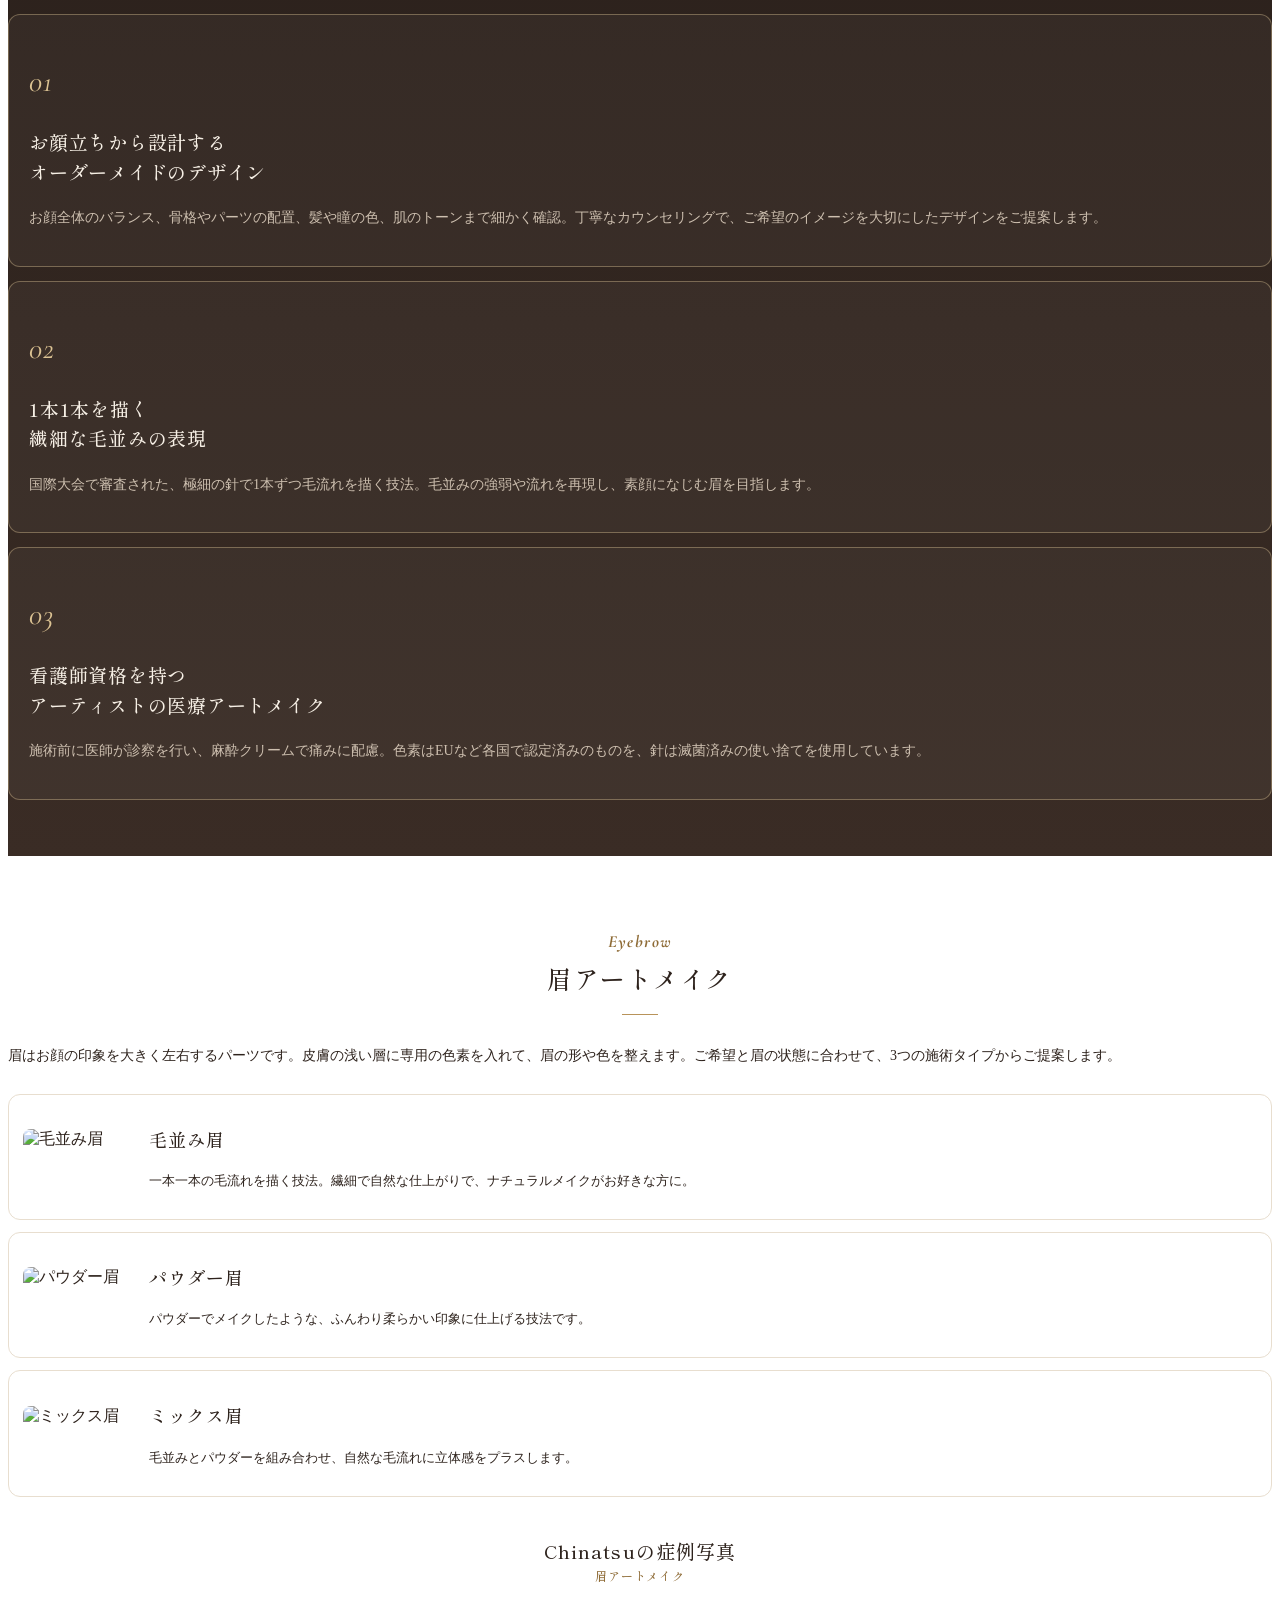
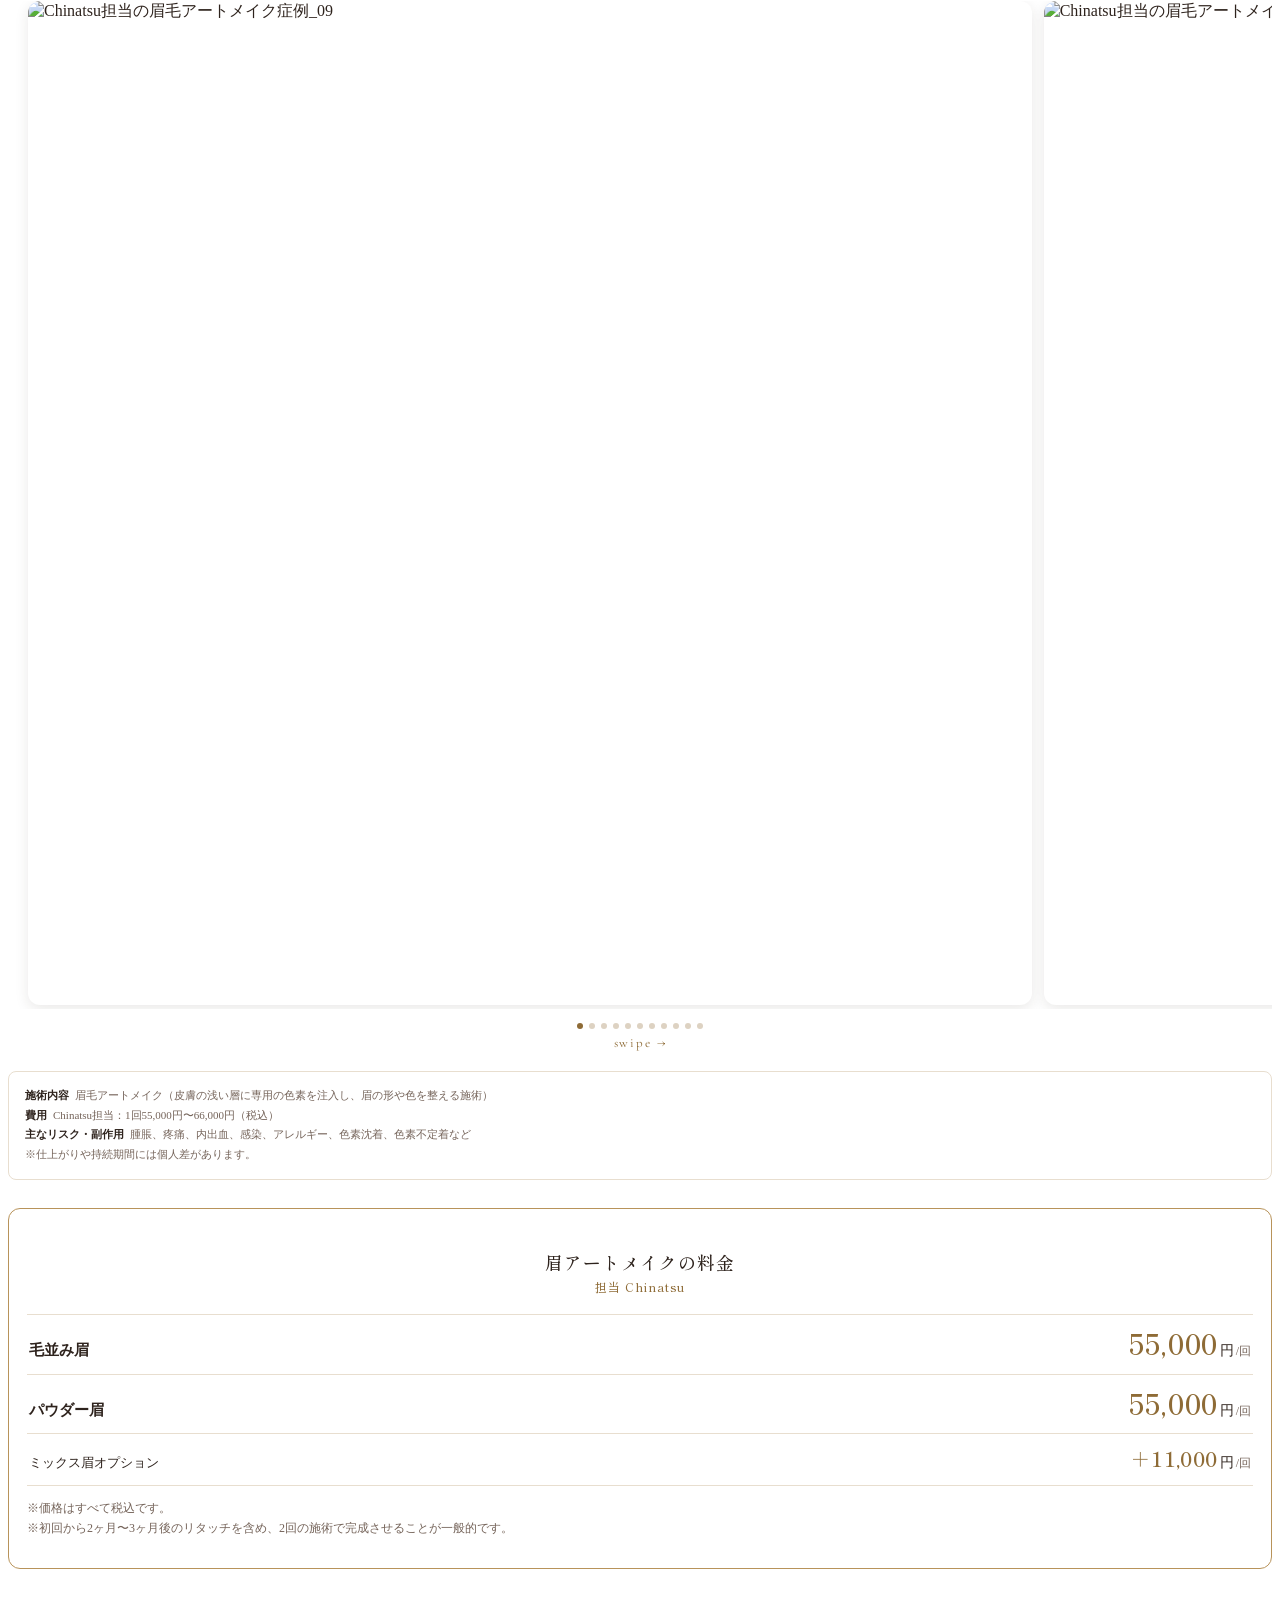
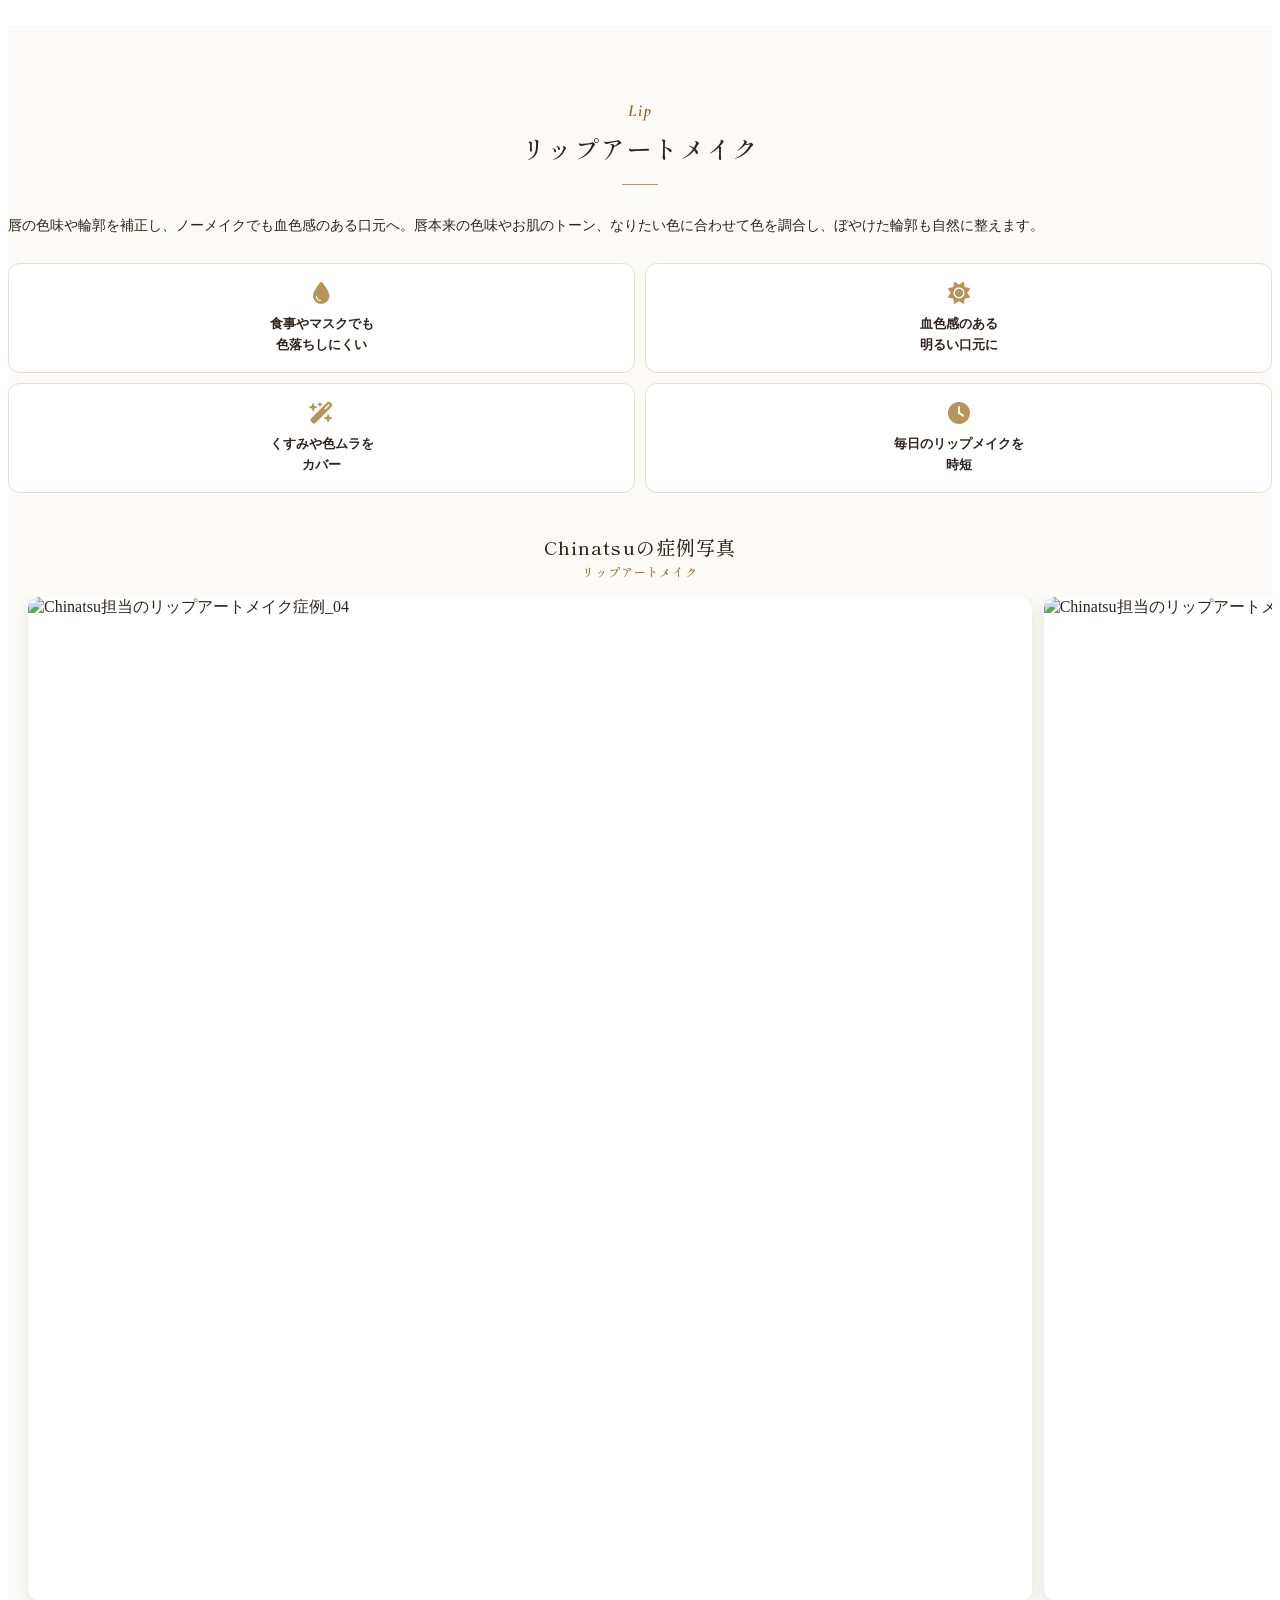
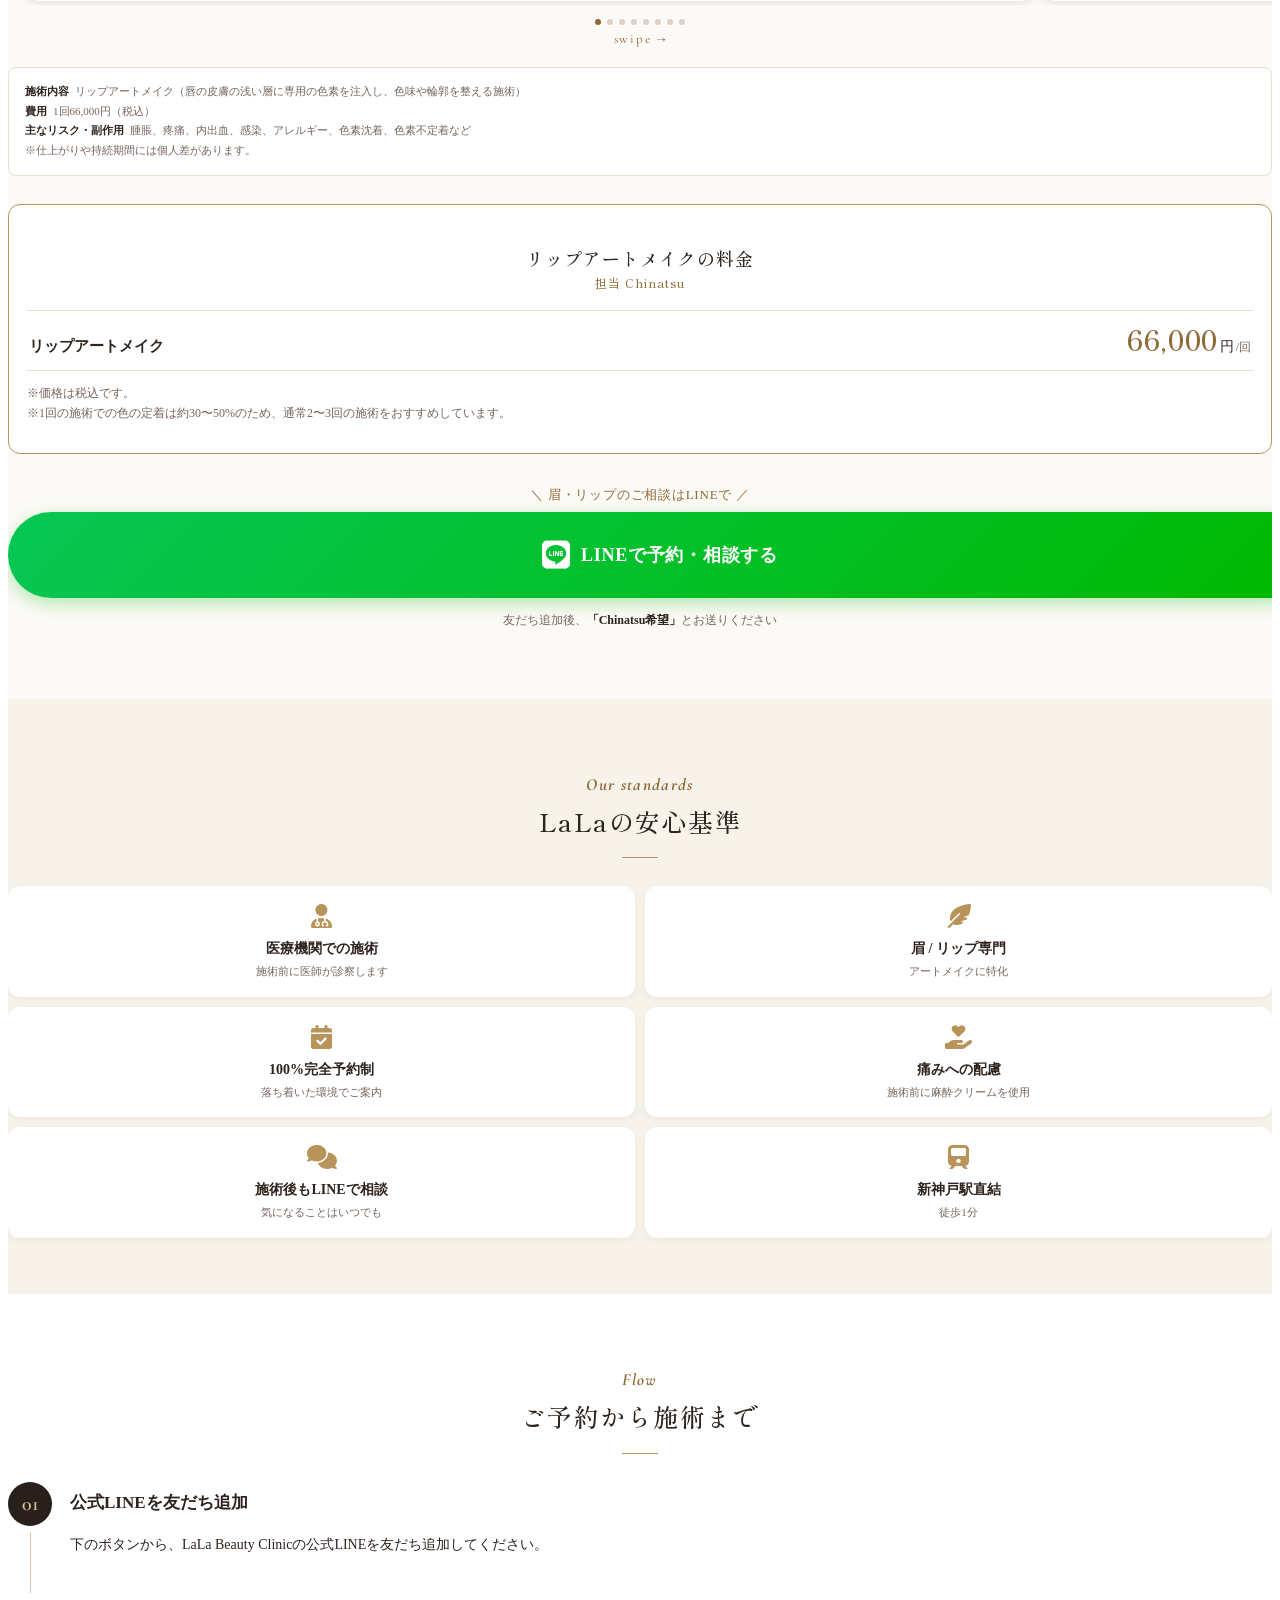
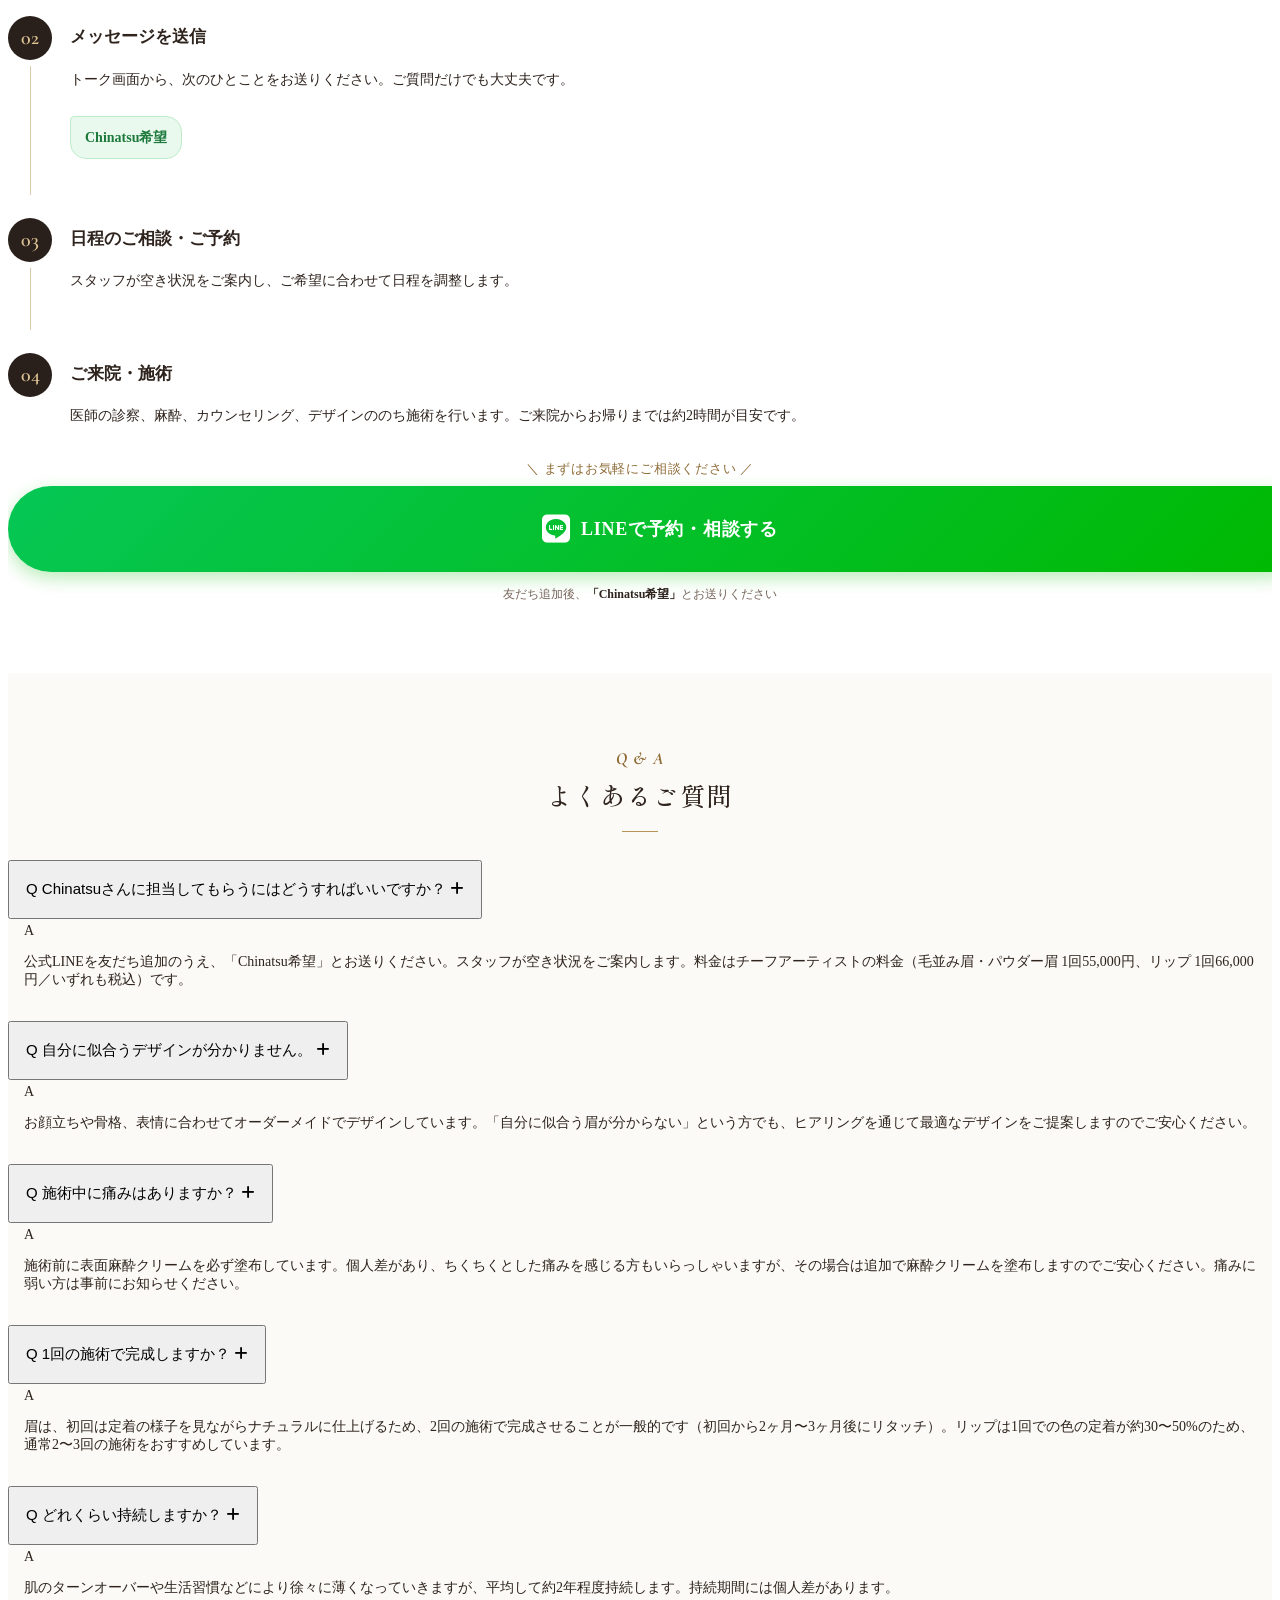
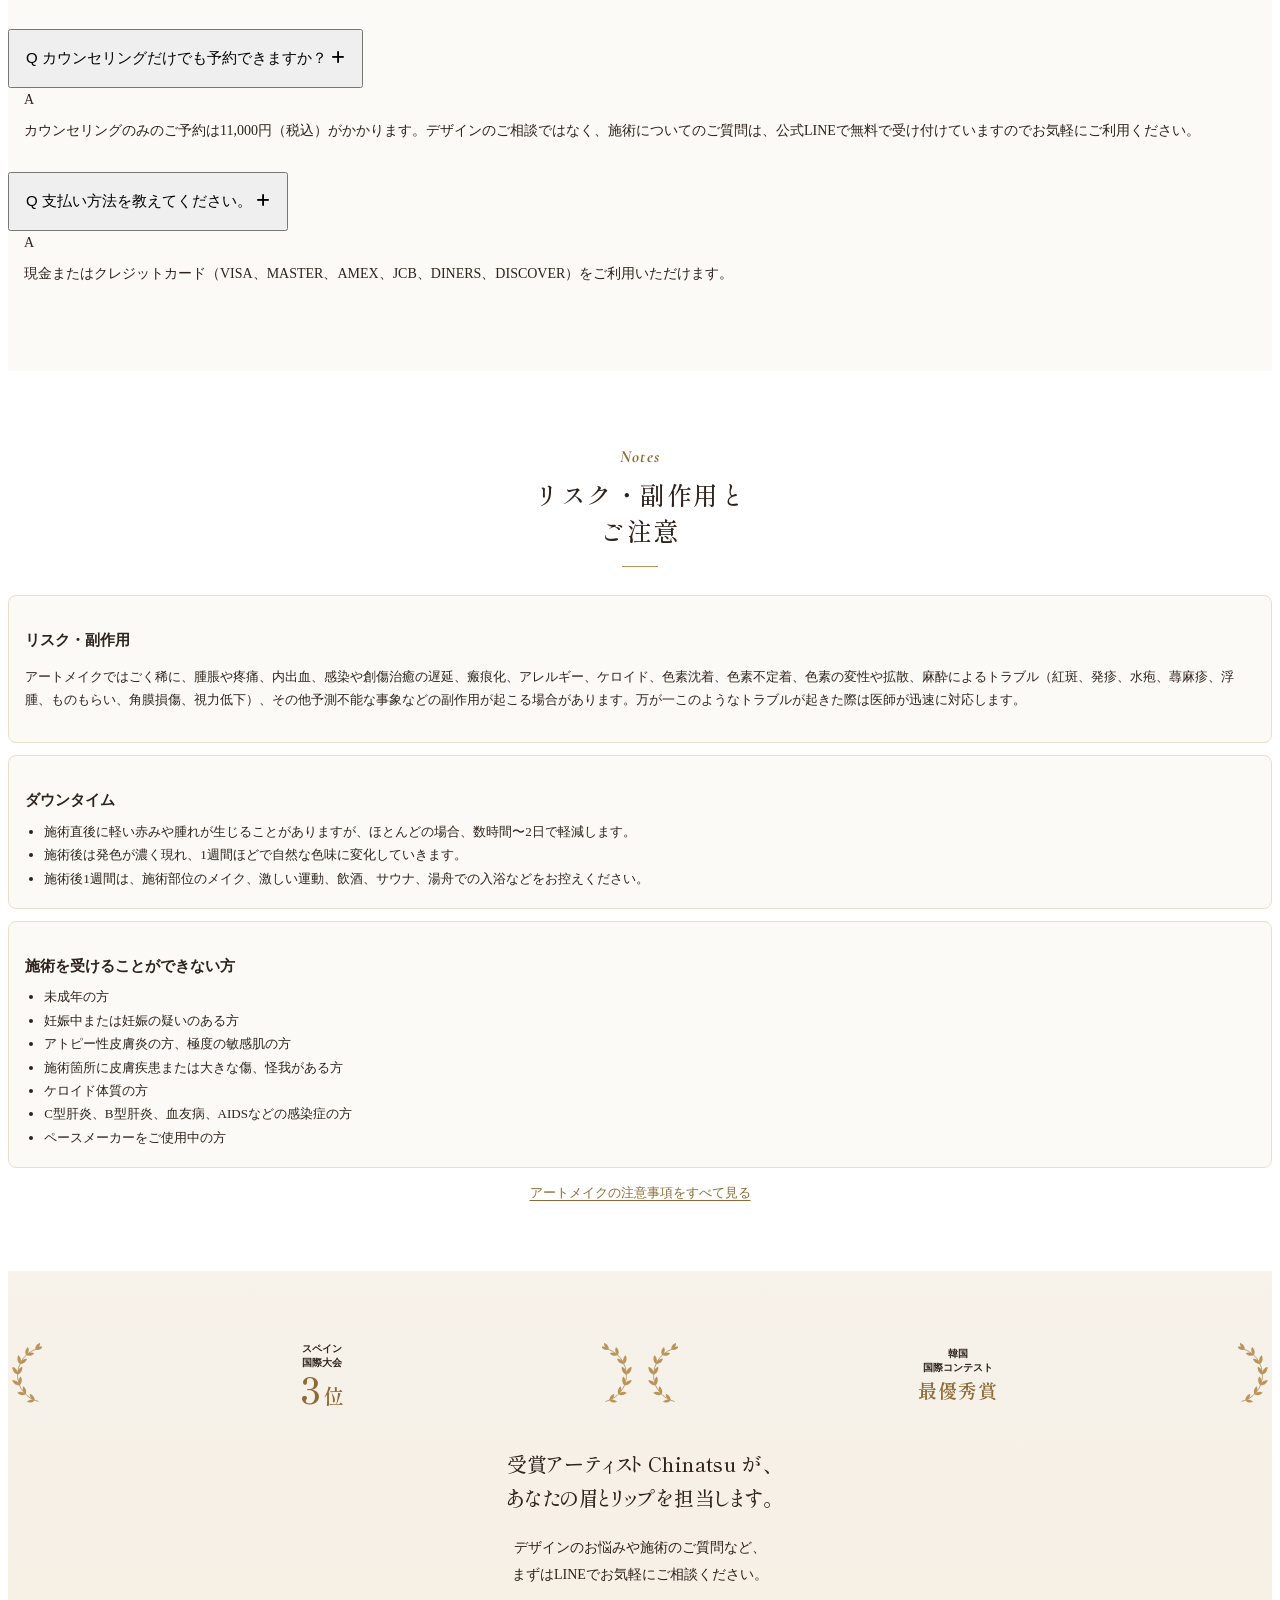
==== commit 2f654e6c: "Update award description text Co-Authored-By: Claude Fable 5.2 <noreply@anthropic.com>" ====
--- a/index.html
+++ b/index.html
@@ -107,7 +107,7 @@
                 </div>
             </div>
             <p class="lpa-award__text">
-                スペイン・バレンシアで毎年開催される、アートメイク（PMU）の国際カンファレンス＆チャンピオンシップ。プロとして1年以上の経験を持つアーティストが対象のMaster部門で、極細の針で1本1本毛並みを描く「Microblading（マイクロブレーディング）」の技術が審査されました。
+                スペイン・バレンシアで毎年開催される、アートメイク（PMU）の国際カンファレンス＆チャンピオンシップ。プロとして1年以上の経験を持つアーティストが対象のMaster部門で、極細の針で1本1本毛並みを描く「Microblading（マイクロブレーディング）」の技術が審査され、3位（日本からの参加者のなかで最高順位）を受賞しました。
             </p>
             <div class="lpa-award__criteria">
                 <p class="lpa-award__criteria-title">国際審査員による審査の観点</p>
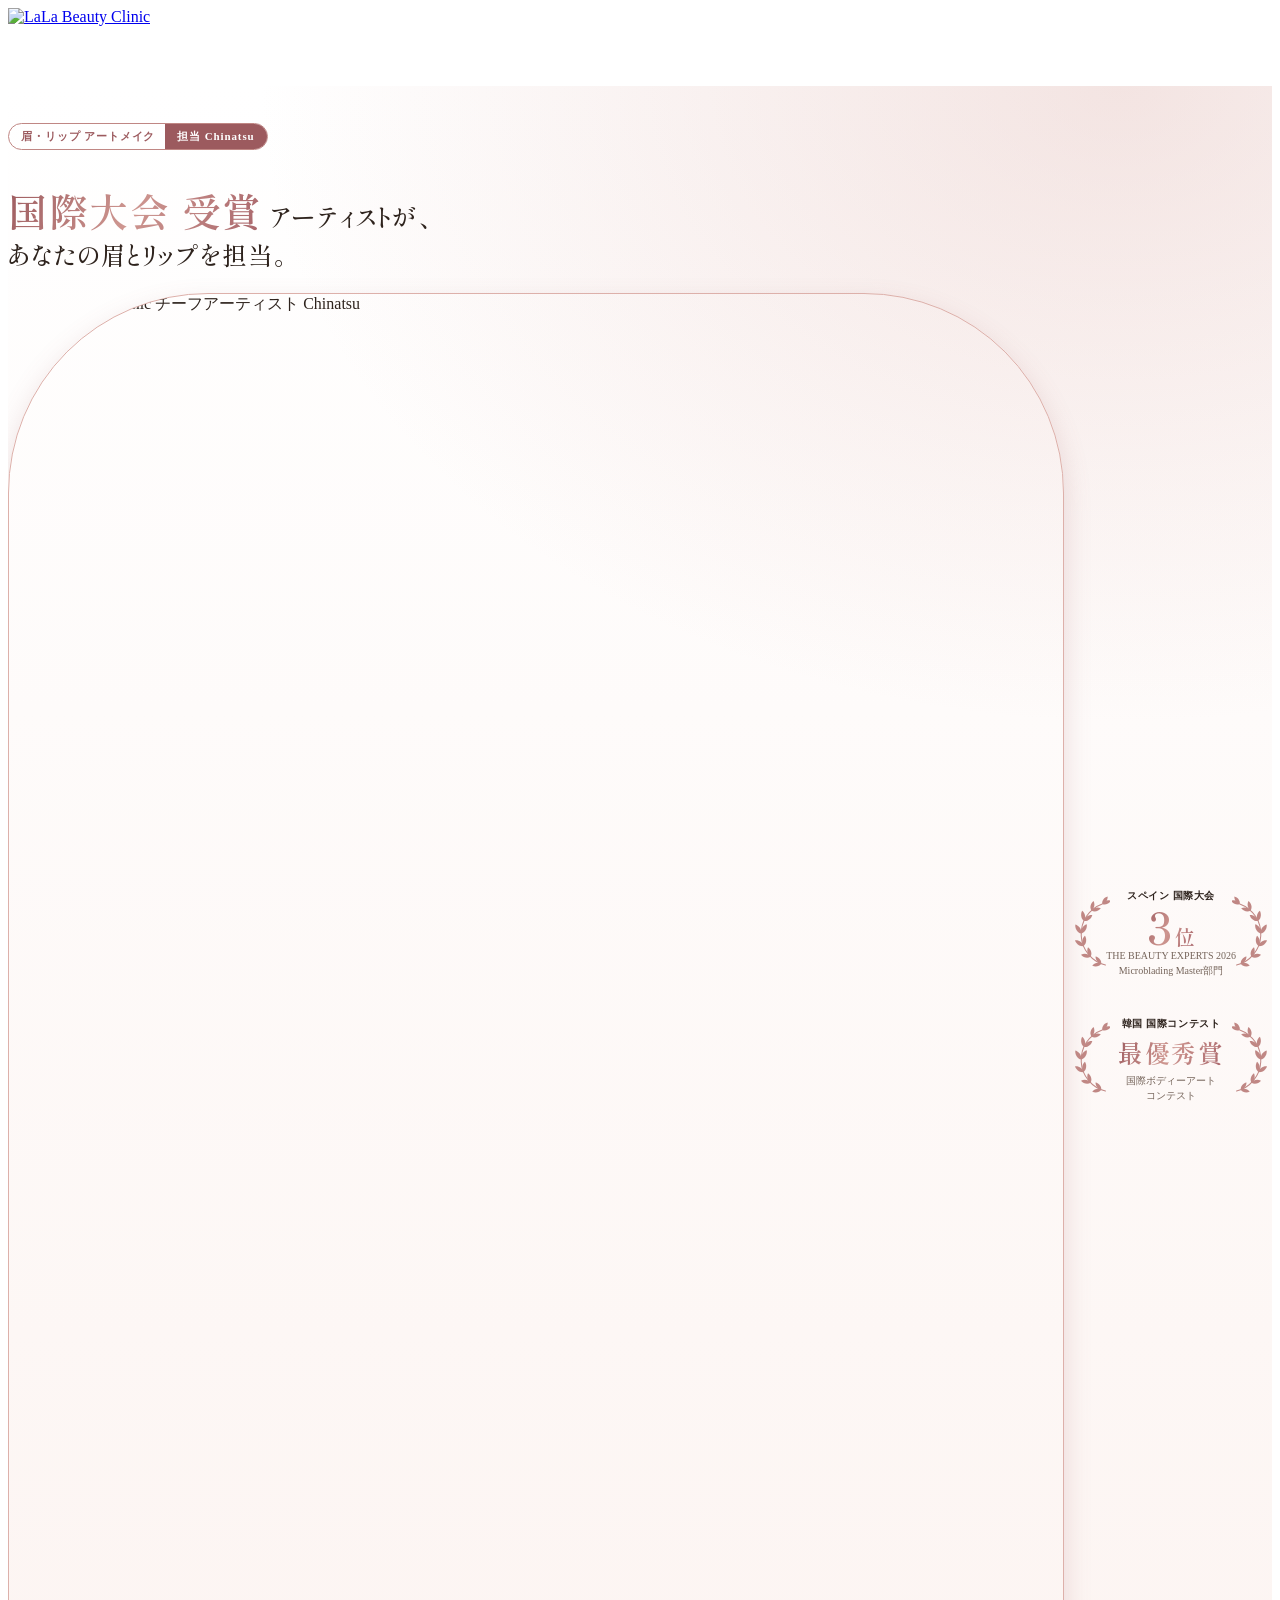
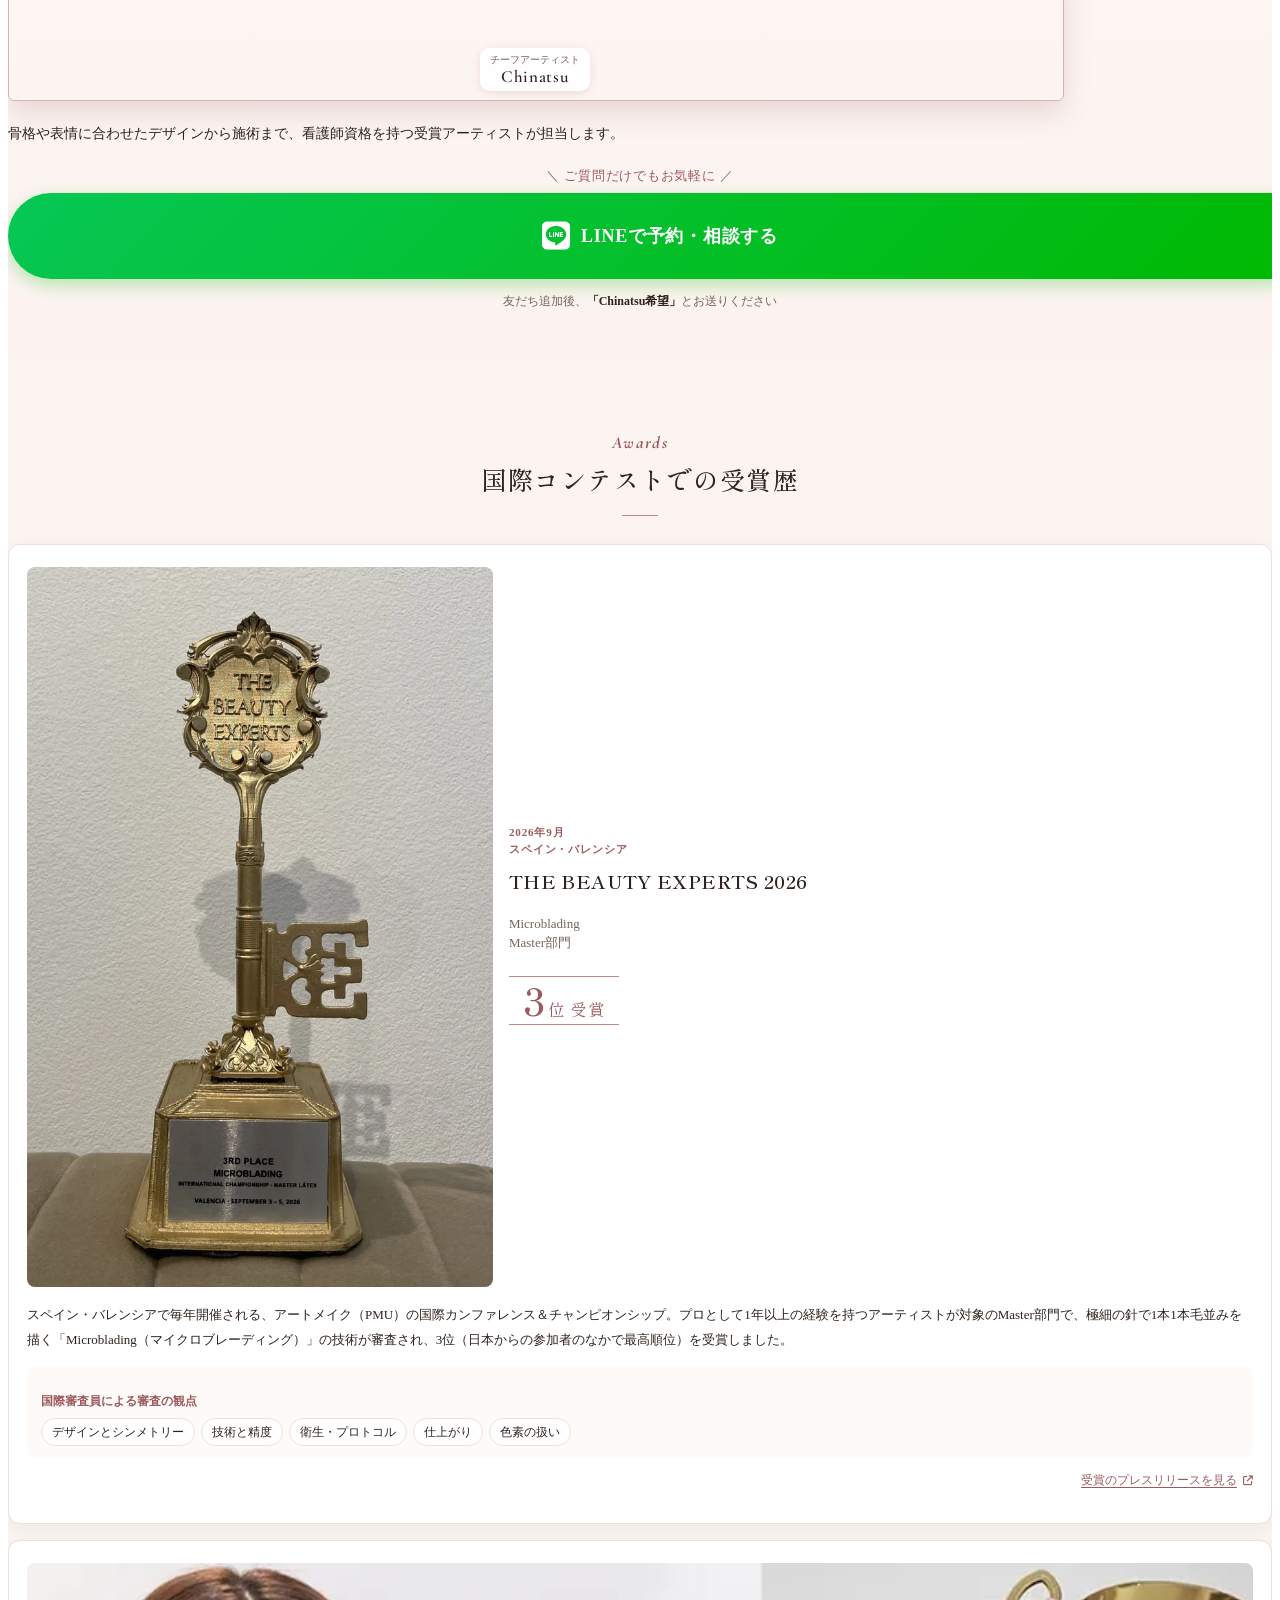
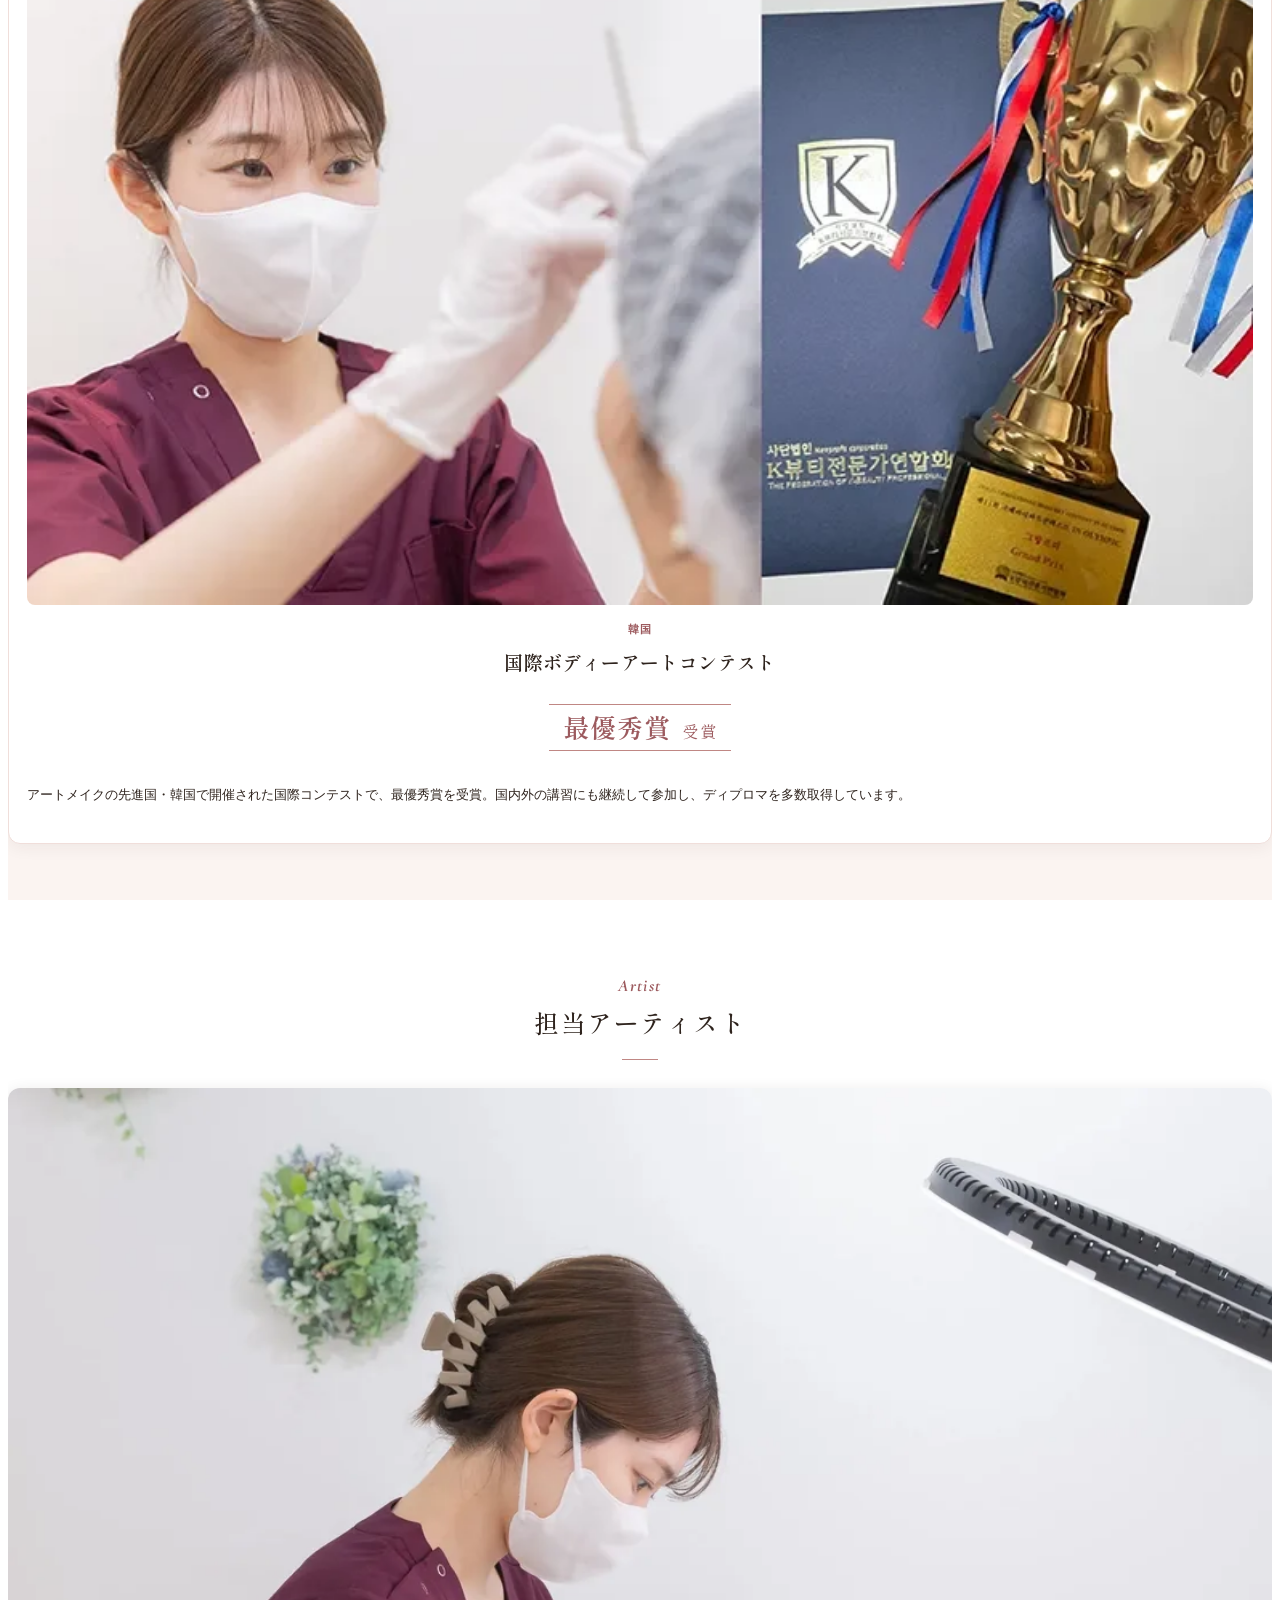
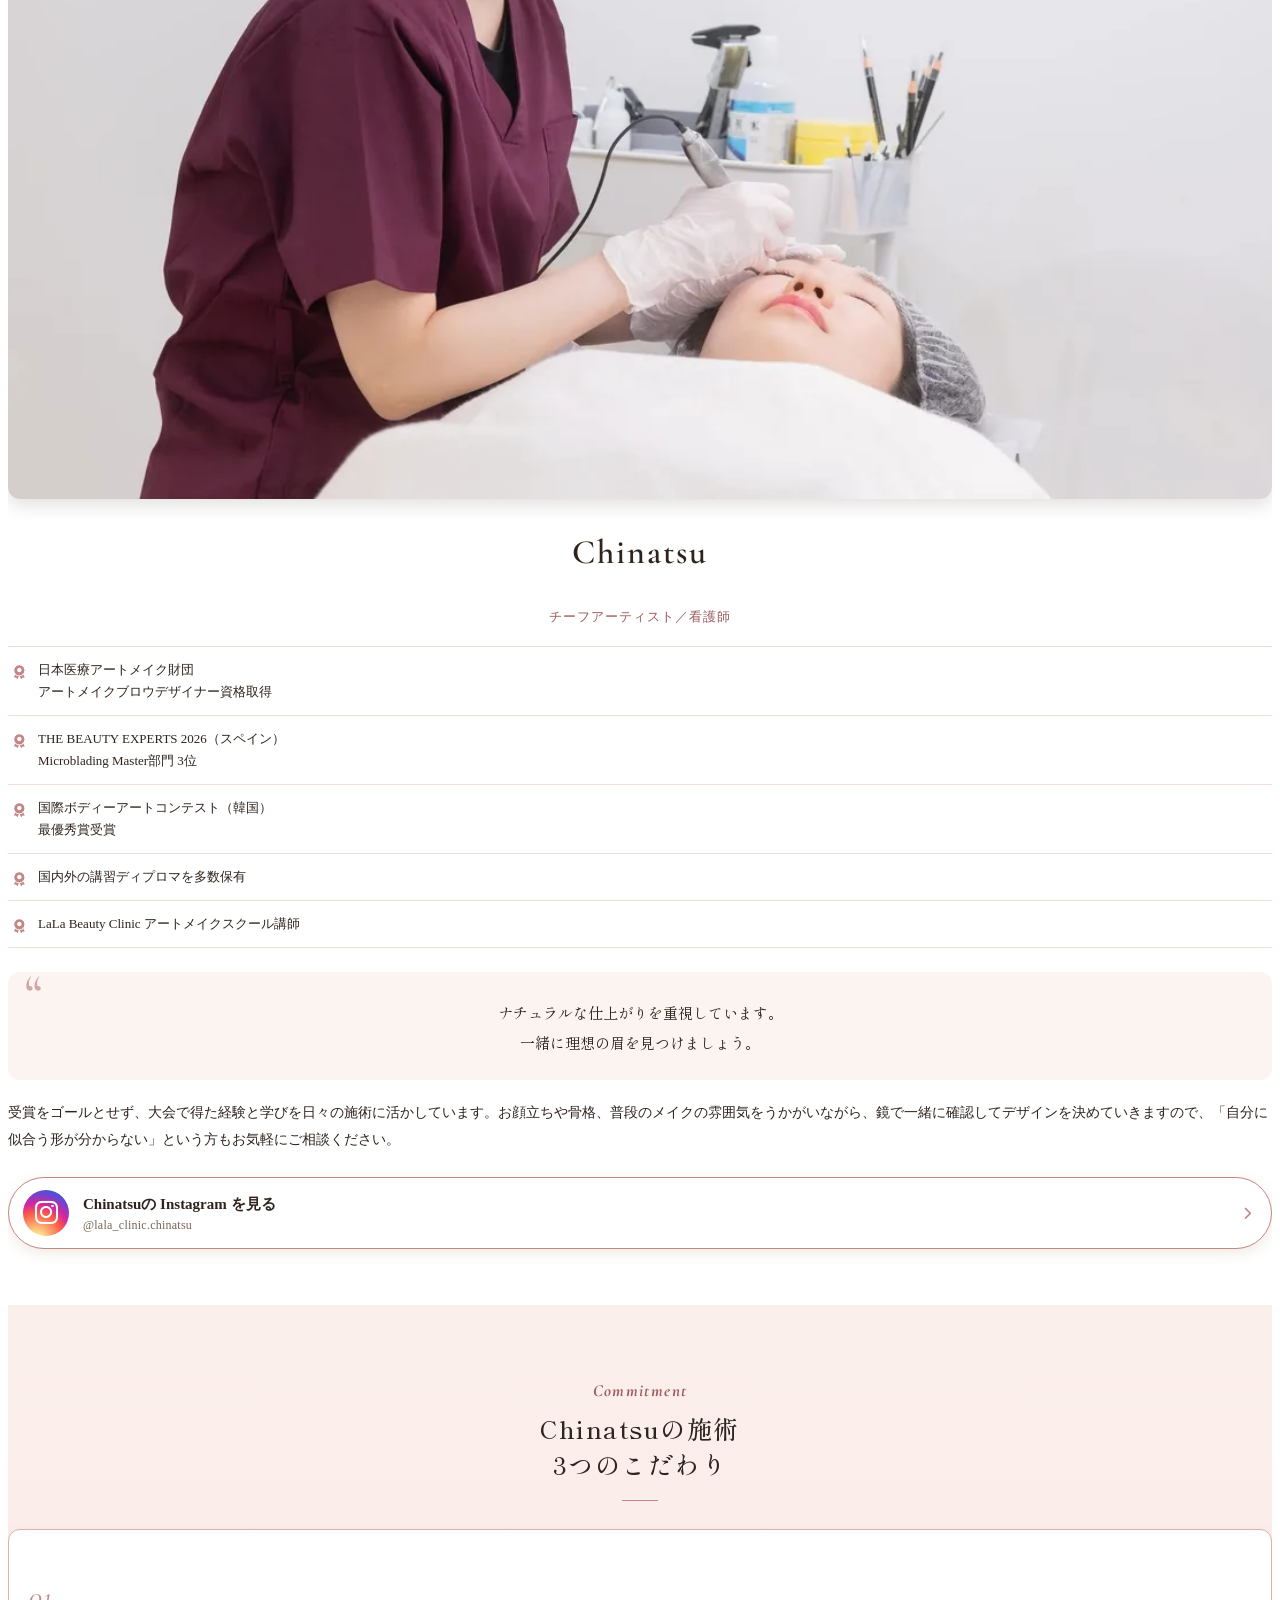
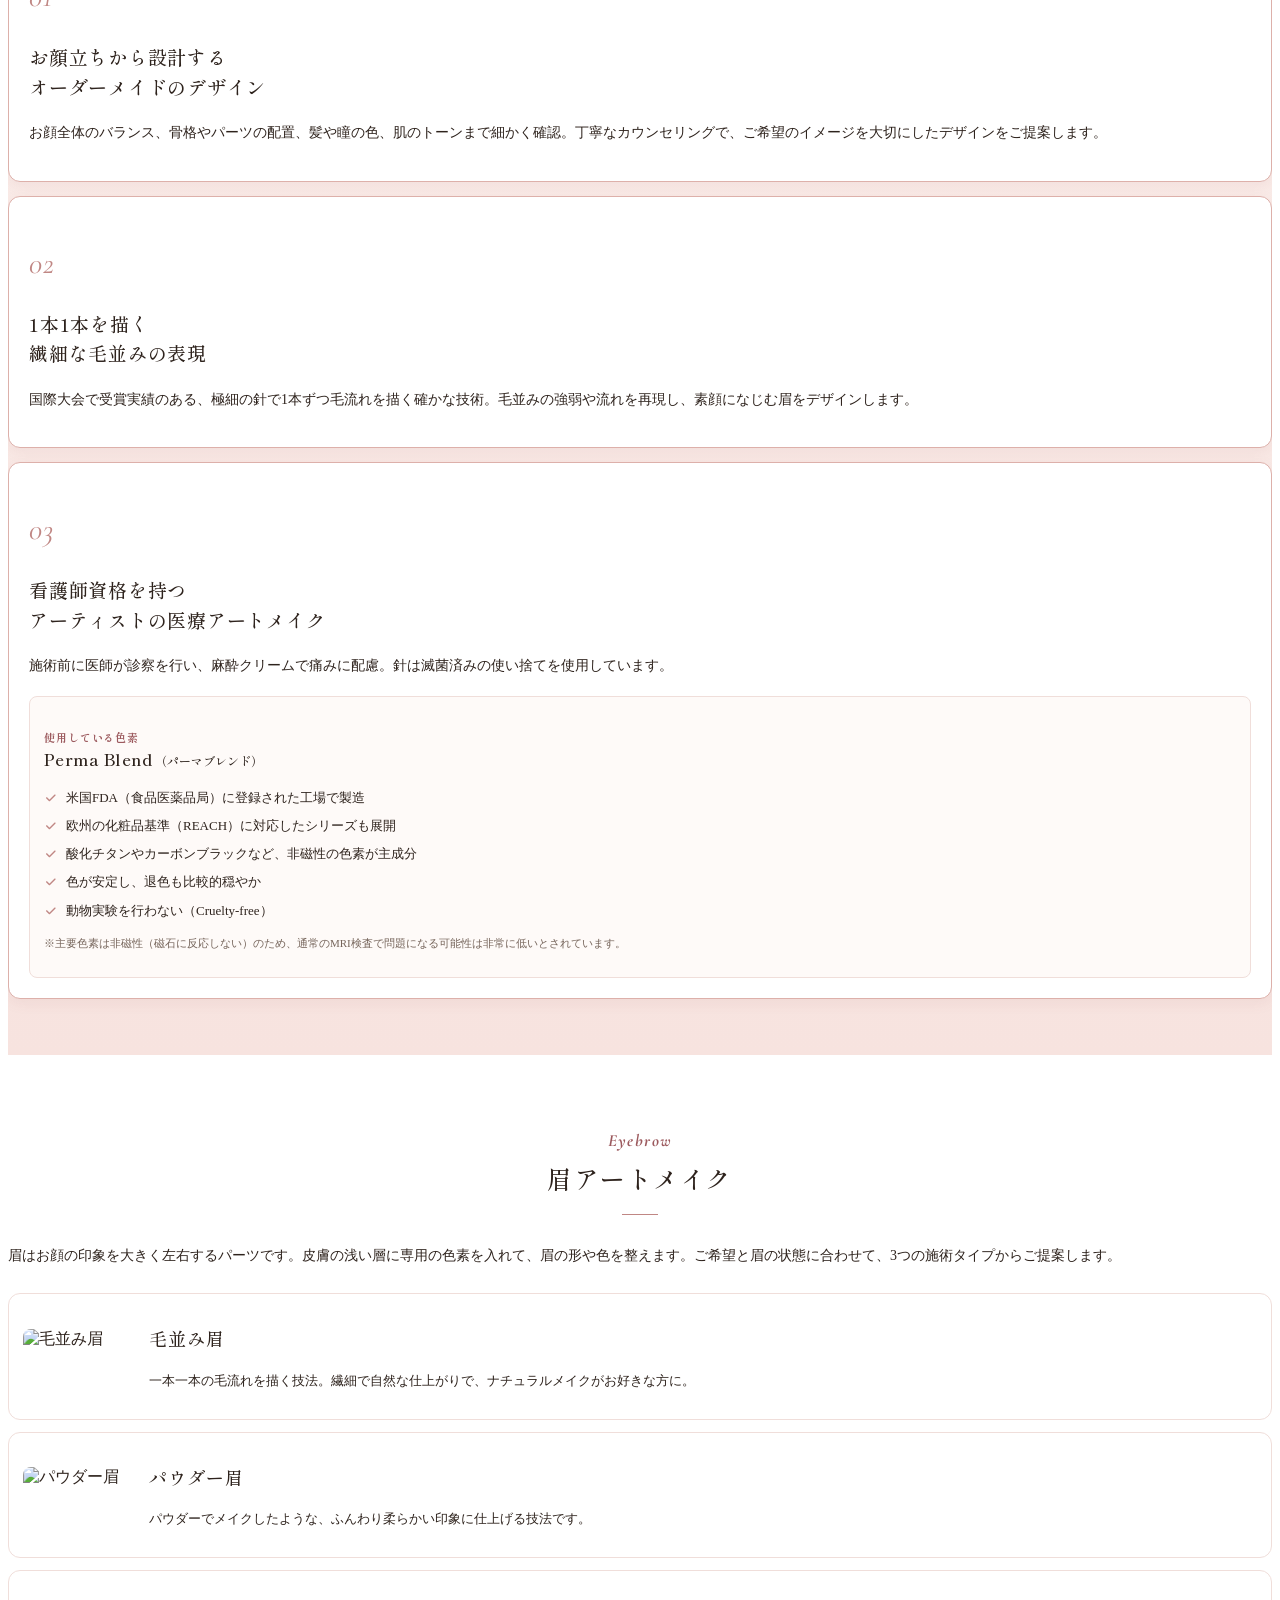
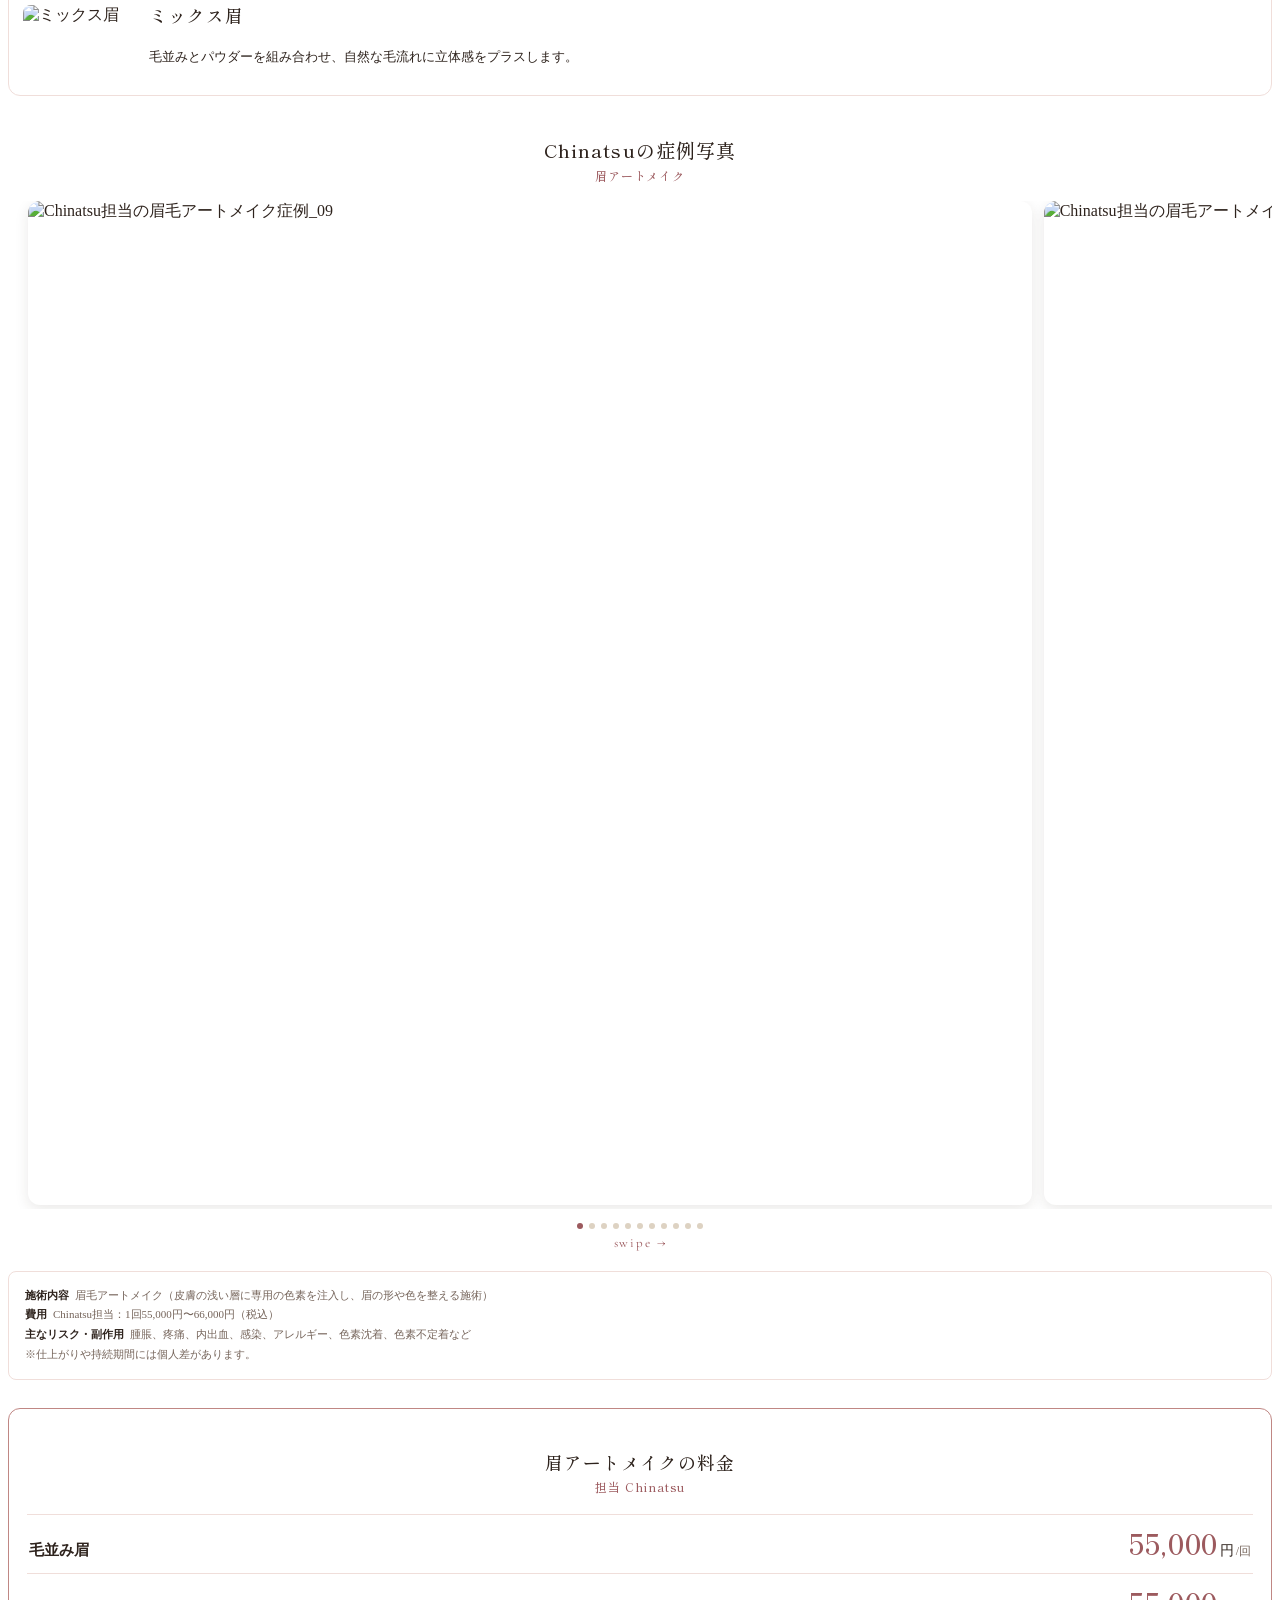
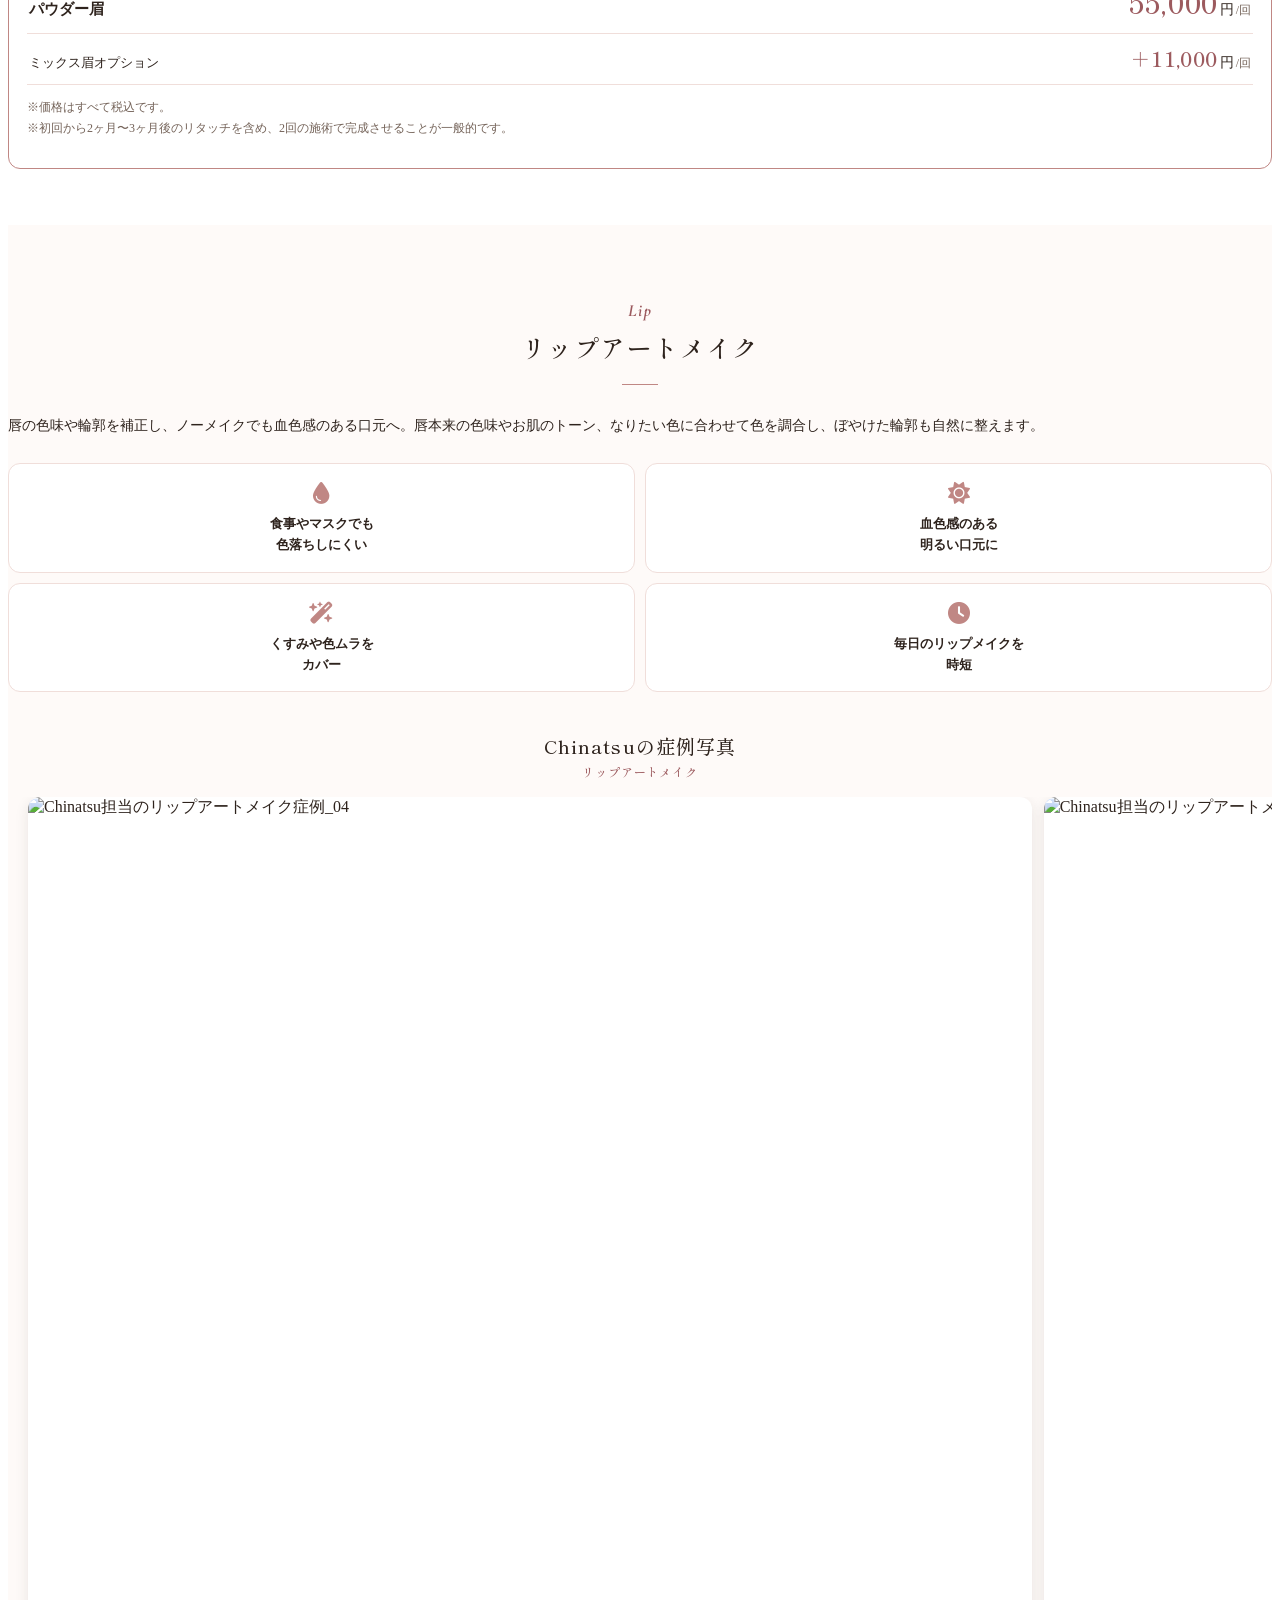
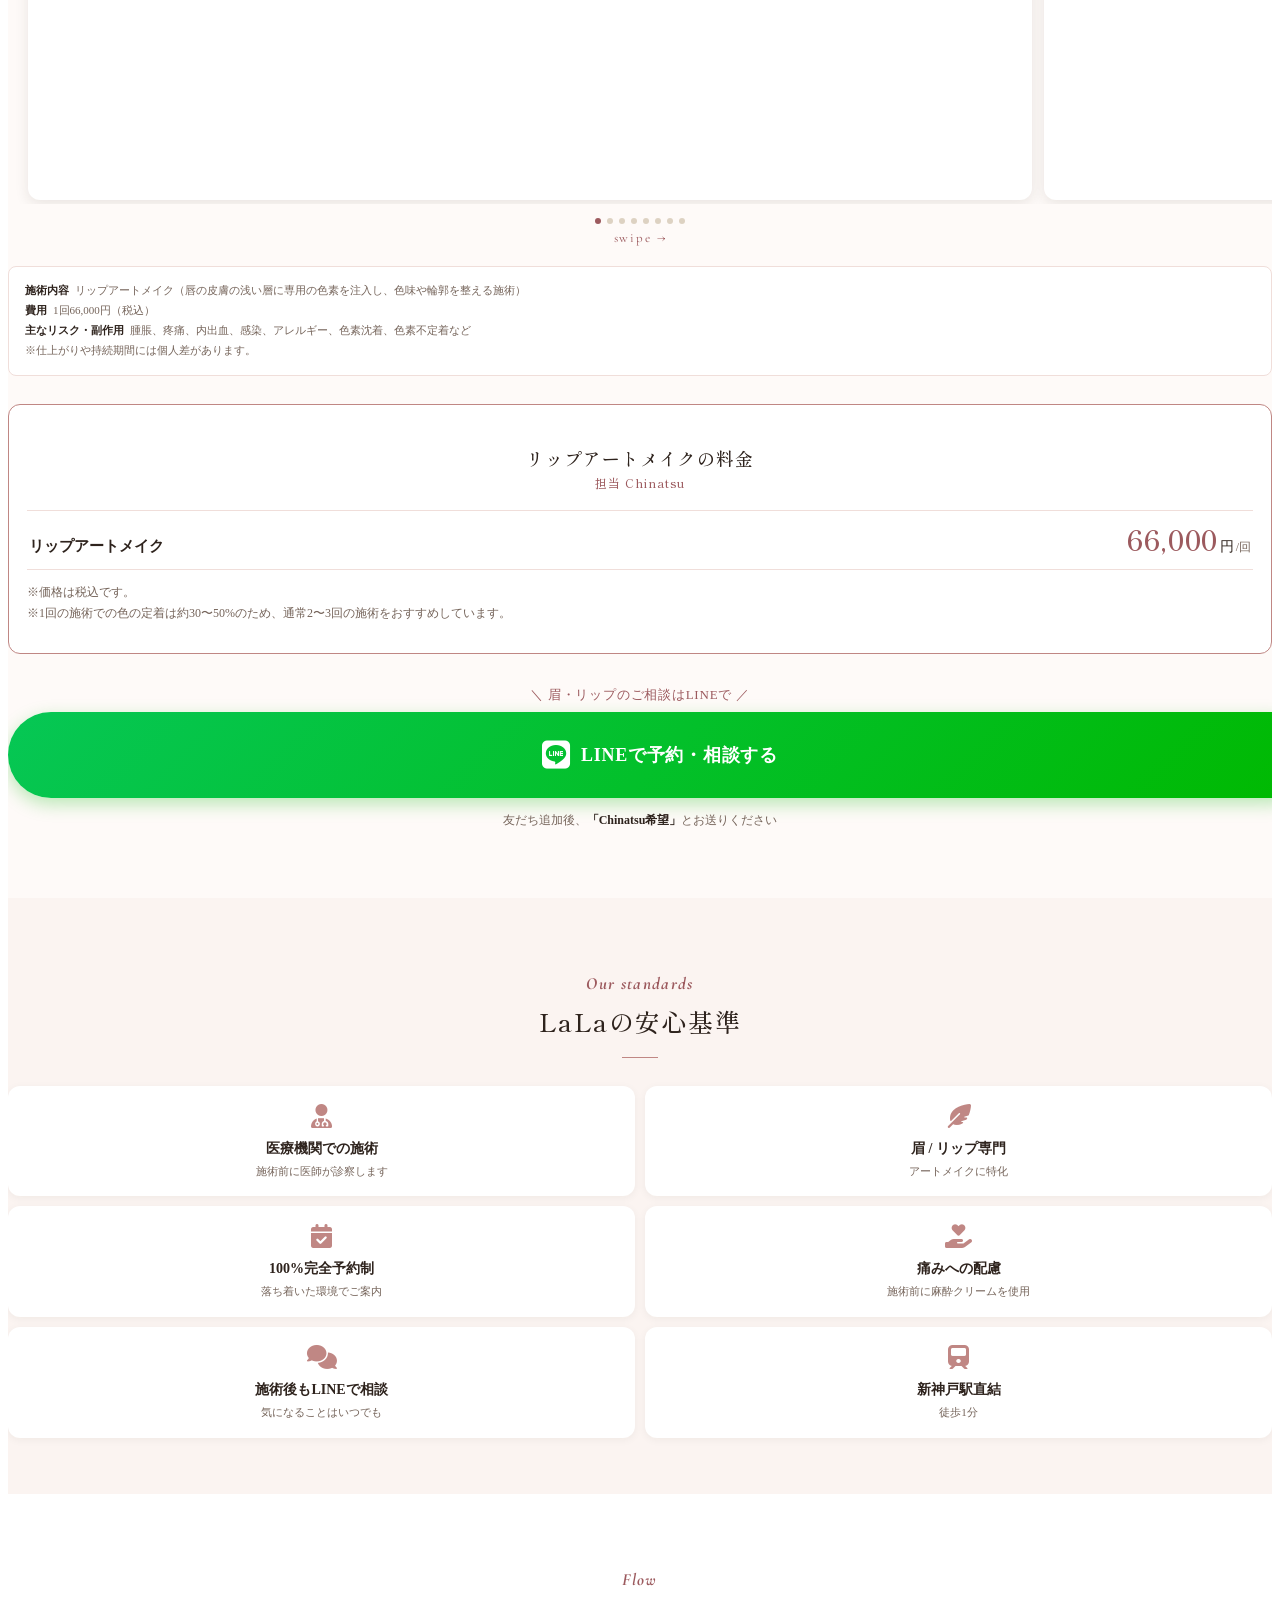
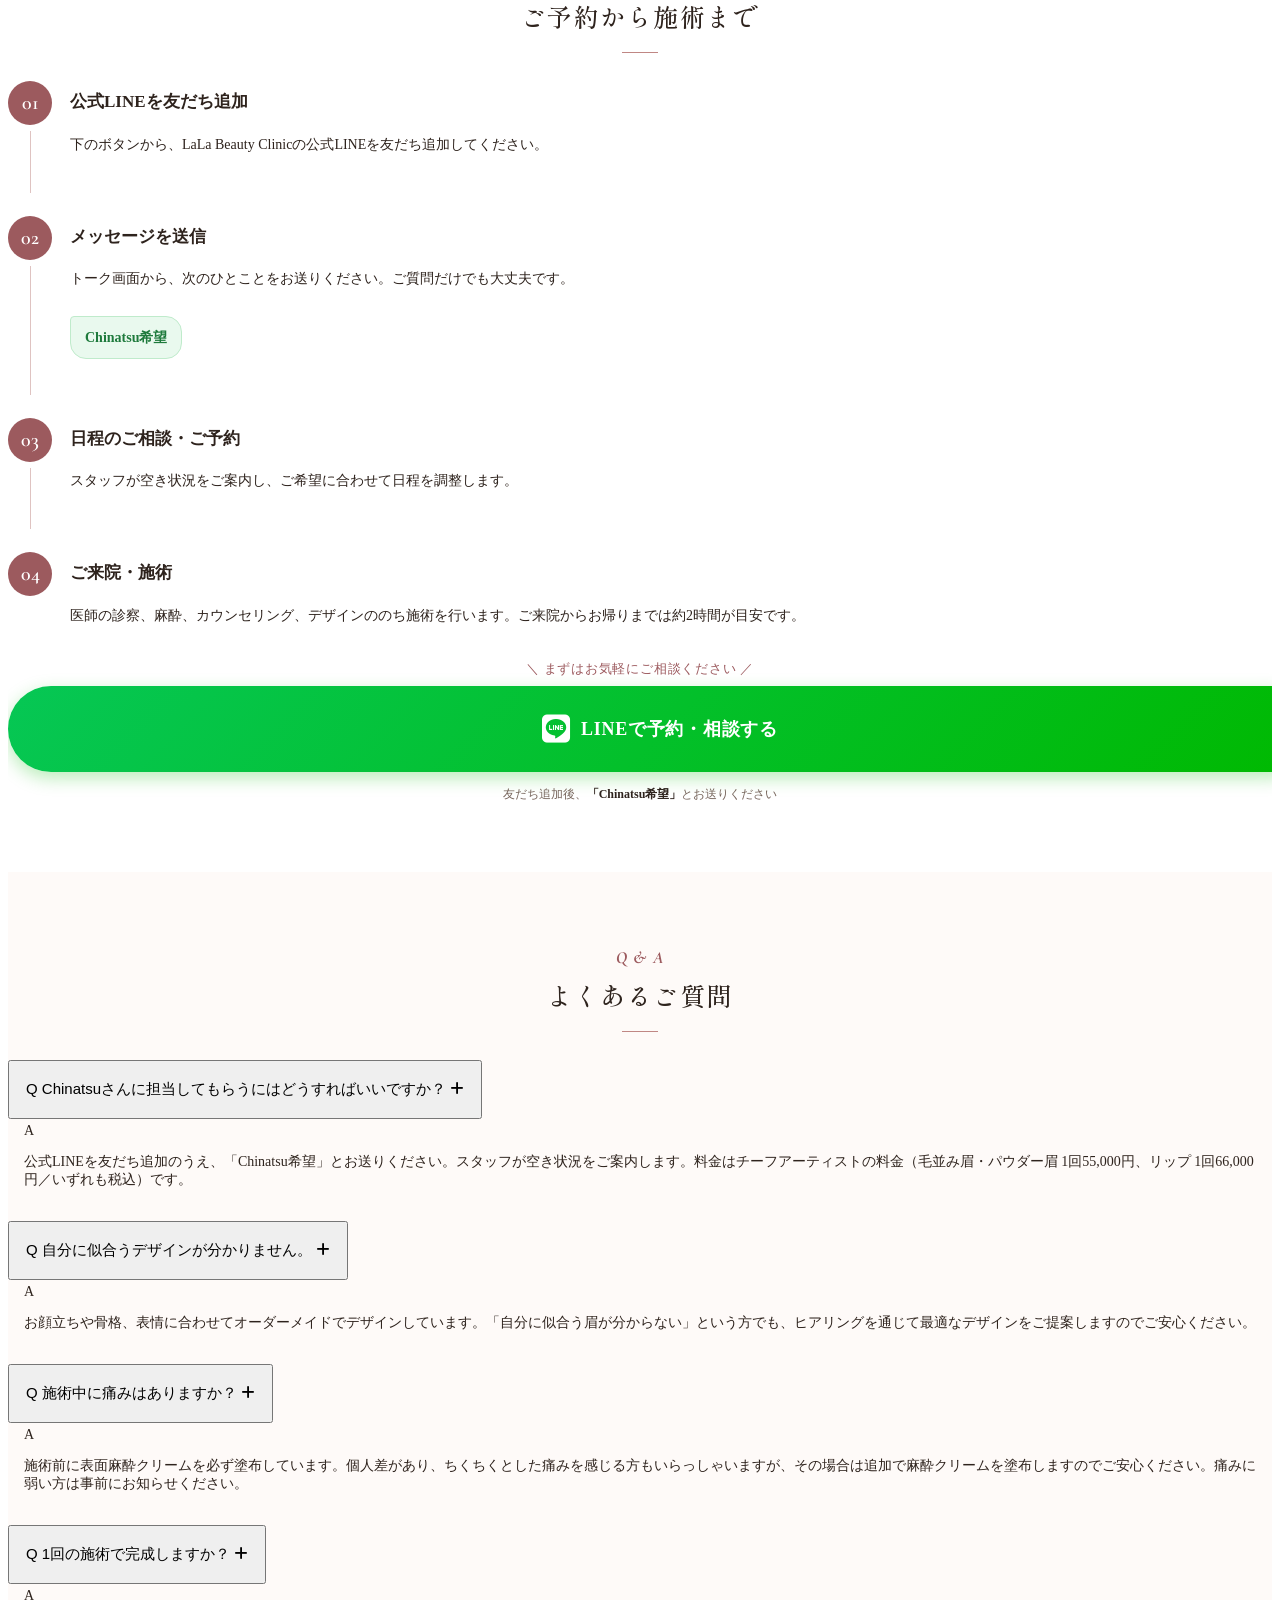
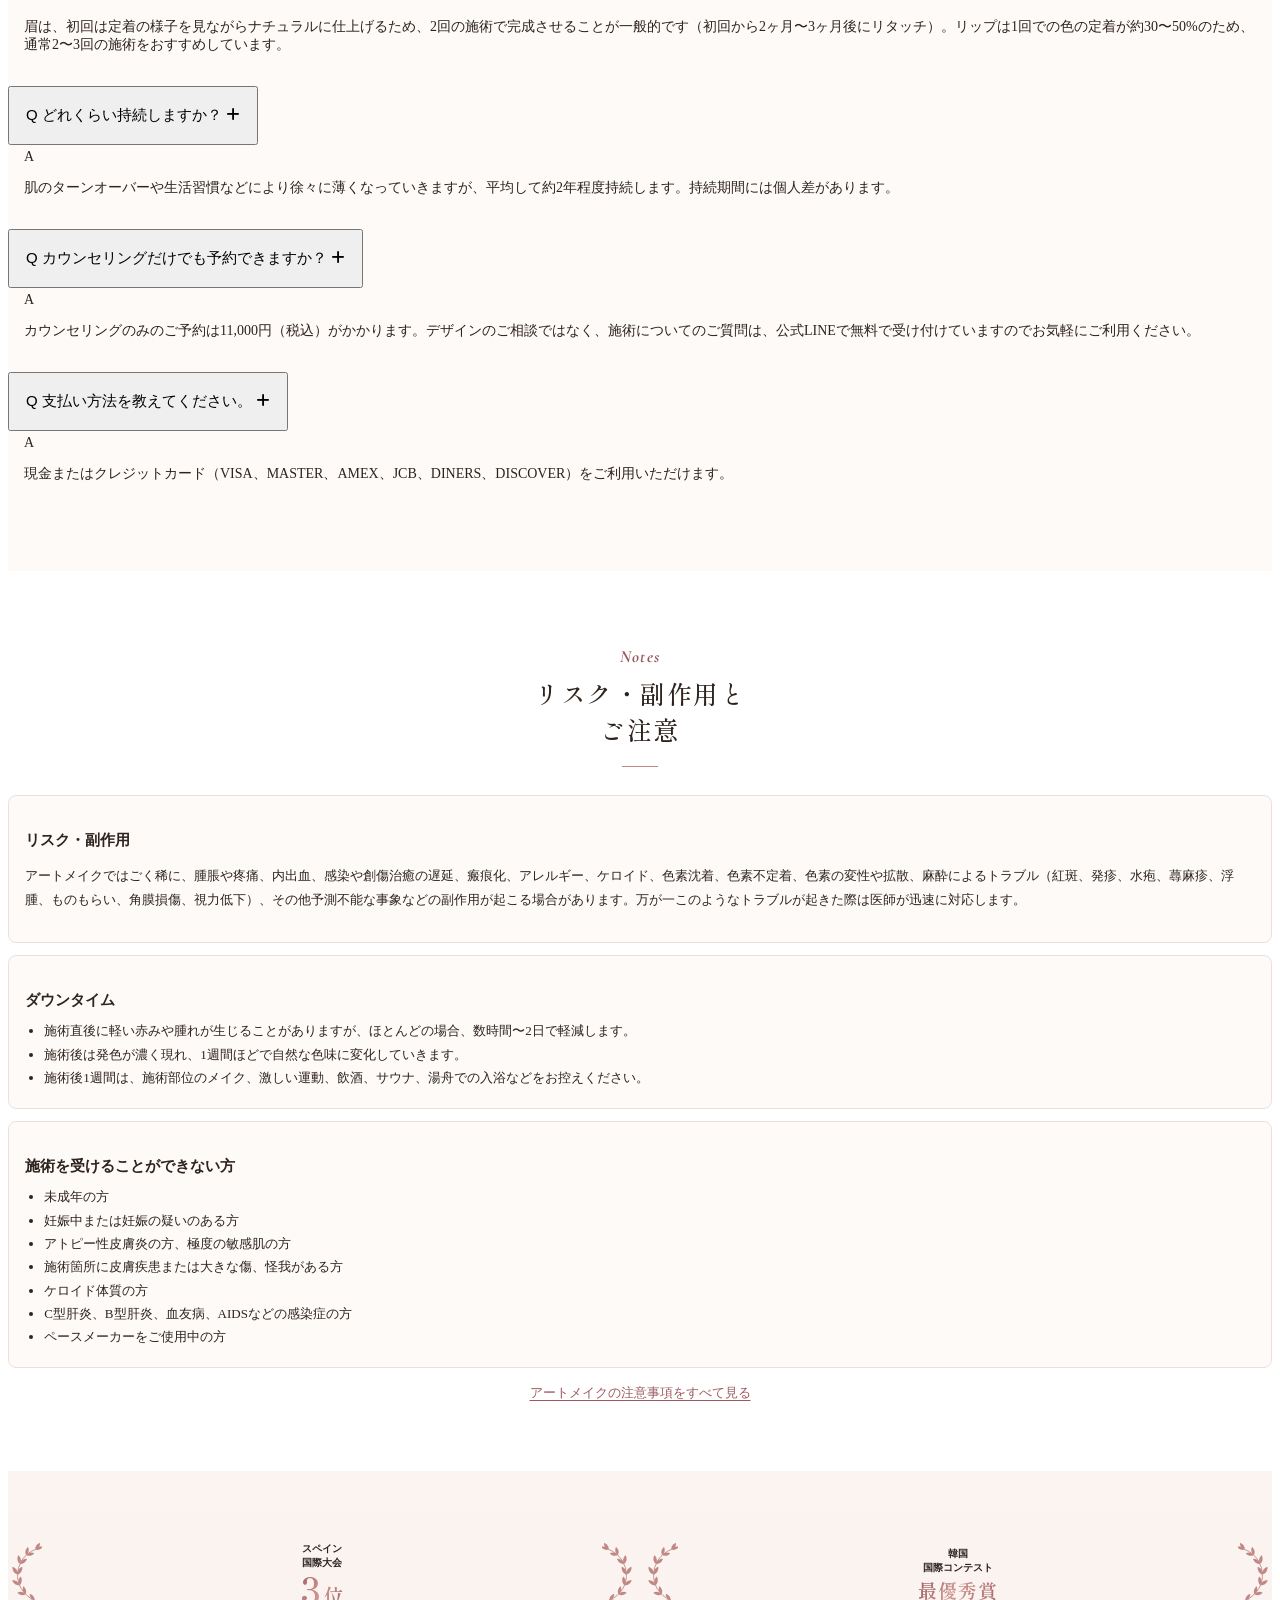
==== commit 8334f02a: "Adopt white x pink-gold as default, update copy, hours and pigment info Co-Authored-By: Claude Fable" ====
--- a/index.html
+++ b/index.html
@@ -21,9 +21,9 @@
 <link rel="preconnect" href="https://fonts.googleapis.com">
 <link rel="preconnect" href="https://fonts.gstatic.com" crossorigin>
 <link rel="stylesheet" href="https://fonts.googleapis.com/css2?family=Cormorant+Garamond:ital,wght@0,600;1,500&family=Shippori+Mincho:wght@500;600&display=swap">
-<link rel="stylesheet" href="lp_chinatsu_award.css?v=7">
+<link rel="stylesheet" href="lp_chinatsu_award.css?v=9">
 </head>
-<body class="theme-artmake lp-chinatsu-award">
+<body class="theme-artmake lp-chinatsu-award lp-chinatsu-award--light">
 
 <header class="header">
     <div class="header__inner">
@@ -35,7 +35,7 @@
     </div>
 </header>
 
-<main class="lpa">
+<main class="lpa lpa--light">
 <!-- ▼▼▼ LP本文ここから ▼▼▼ -->
 
 <!-- ファーストビュー -->
@@ -89,11 +89,6 @@
             <span class="lpa-heading__en">Awards</span>
             <span class="lpa-heading__ja">国際コンテストでの受賞歴</span>
         </h2>
-        <p class="lpa-lead">
-            Chinatsuは、海外の国際コンテストに挑戦し、<br>
-            2つの大会で賞をいただきました。
-        </p>
-
         <article class="lpa-award">
             <div class="lpa-award__head">
                 <figure class="lpa-award__photo lpa-award__photo--portrait">
@@ -193,12 +188,23 @@
             <li class="lpa-point">
                 <p class="lpa-point__num">02</p>
                 <h3 class="lpa-point__title">1本1本を描く<br>繊細な毛並みの表現</h3>
-                <p class="lpa-point__text">国際大会で審査された、極細の針で1本ずつ毛流れを描く技法。毛並みの強弱や流れを再現し、素顔になじむ眉を目指します。</p>
+                <p class="lpa-point__text">国際大会で受賞実績のある、極細の針で1本ずつ毛流れを描く確かな技術。毛並みの強弱や流れを再現し、素顔になじむ眉をデザインします。</p>
             </li>
             <li class="lpa-point">
                 <p class="lpa-point__num">03</p>
                 <h3 class="lpa-point__title">看護師資格を持つ<br>アーティストの医療アートメイク</h3>
-                <p class="lpa-point__text">施術前に医師が診察を行い、麻酔クリームで痛みに配慮。色素はEUなど各国で認定済みのものを、針は滅菌済みの使い捨てを使用しています。</p>
+                <p class="lpa-point__text">施術前に医師が診察を行い、麻酔クリームで痛みに配慮。針は滅菌済みの使い捨てを使用しています。</p>
+                <div class="lpa-pigment">
+                    <p class="lpa-pigment__title"><span>使用している色素</span>Perma Blend<small>（パーマブレンド）</small></p>
+                    <ul class="lpa-pigment__list">
+                        <li>米国FDA（食品医薬品局）に登録された工場で製造</li>
+                        <li>欧州の化粧品基準（REACH）に対応したシリーズも展開</li>
+                        <li>酸化チタンやカーボンブラックなど、非磁性の色素が主成分</li>
+                        <li>色が安定し、退色も比較的穏やか</li>
+                        <li>動物実験を行わない（Cruelty-free）</li>
+                    </ul>
+                    <p class="lpa-pigment__note">※主要色素は非磁性（磁石に反応しない）のため、通常のMRI検査で問題になる可能性は非常に低いとされています。</p>
+                </div>
             </li>
         </ol>
     </div>
@@ -649,7 +655,7 @@
                 </div>
                 <div class="lpa-clinic__row">
                     <dt>診療時間</dt>
-                    <dd>9:00〜17:00（完全予約制）</dd>
+                    <dd>10:00〜17:00（完全予約制）</dd>
                 </div>
             </dl>
             <p class="lpa-clinic__link"><a href="https://lalabeautyclinic.jp/access/">アクセスの詳細を見る</a></p>
--- a/lp_chinatsu_award.css
+++ b/lp_chinatsu_award.css
@@ -1547,3 +1547,100 @@
 body.lp-chinatsu-award--light .lpa-fixed-cta__note {
   color: #9C5A5E;
 }
+
+/* ---------- 3つのこだわり：使用色素 ---------- */
+.lpa-pigment {
+  margin-top: 16px;
+  padding: 16px 12px 14px 14px;
+  border-radius: 8px;
+  background-color: rgba(255, 255, 255, 0.06);
+  border: 1px solid rgba(220, 195, 147, 0.3);
+}
+
+.lpa-pigment__title {
+  font-family: var(--lpa-font-serif);
+  font-size: 16px;
+  font-weight: 600;
+  line-height: 1.5;
+  letter-spacing: 0.02em;
+  color: var(--lpa-on-dark);
+}
+
+.lpa-pigment__title span {
+  display: block;
+  margin-bottom: 2px;
+  font-family: var(--font-family-base);
+  font-size: 11px;
+  font-weight: 700;
+  letter-spacing: 0.08em;
+  color: var(--lpa-gold-light);
+}
+
+.lpa-pigment__title small {
+  margin-left: 2px;
+  font-family: var(--font-family-base);
+  font-size: 12px;
+  font-weight: 500;
+  letter-spacing: 0;
+}
+
+.lpa-pigment__list {
+  margin: 12px 0 0;
+  padding: 0;
+  list-style: none;
+}
+
+.lpa-pigment__list li {
+  position: relative;
+  padding-left: 22px;
+  font-size: 13px;
+  line-height: 1.7;
+  color: var(--lpa-on-dark);
+}
+
+.lpa-pigment__list li + li {
+  margin-top: 6px;
+}
+
+.lpa-pigment__list li::before {
+  content: "\f00c";
+  font-family: "Font Awesome 6 Free";
+  font-weight: 900;
+  font-size: 11px;
+  position: absolute;
+  left: 2px;
+  top: 2px;
+  color: var(--lpa-gold-light);
+}
+
+.lpa-pigment__note {
+  margin-top: 12px;
+  font-size: 11px;
+  line-height: 1.7;
+  color: var(--lpa-on-dark-soft);
+}
+
+.lpa--light .lpa-pigment {
+  background-color: var(--lpa-cream);
+  border-color: var(--lpa-line);
+}
+
+.lpa--light .lpa-pigment__title {
+  color: var(--lpa-ink);
+}
+
+.lpa--light .lpa-pigment__title span {
+  color: var(--lpa-gold-deep);
+}
+
+.lpa--light .lpa-pigment__list li {
+  color: var(--lpa-ink);
+}
+
+.lpa--light .lpa-pigment__list li::before {
+  color: var(--lpa-gold);
+}
+
+.lpa--light .lpa-pigment__note {
+  color: var(--lpa-ink-soft);
+}
